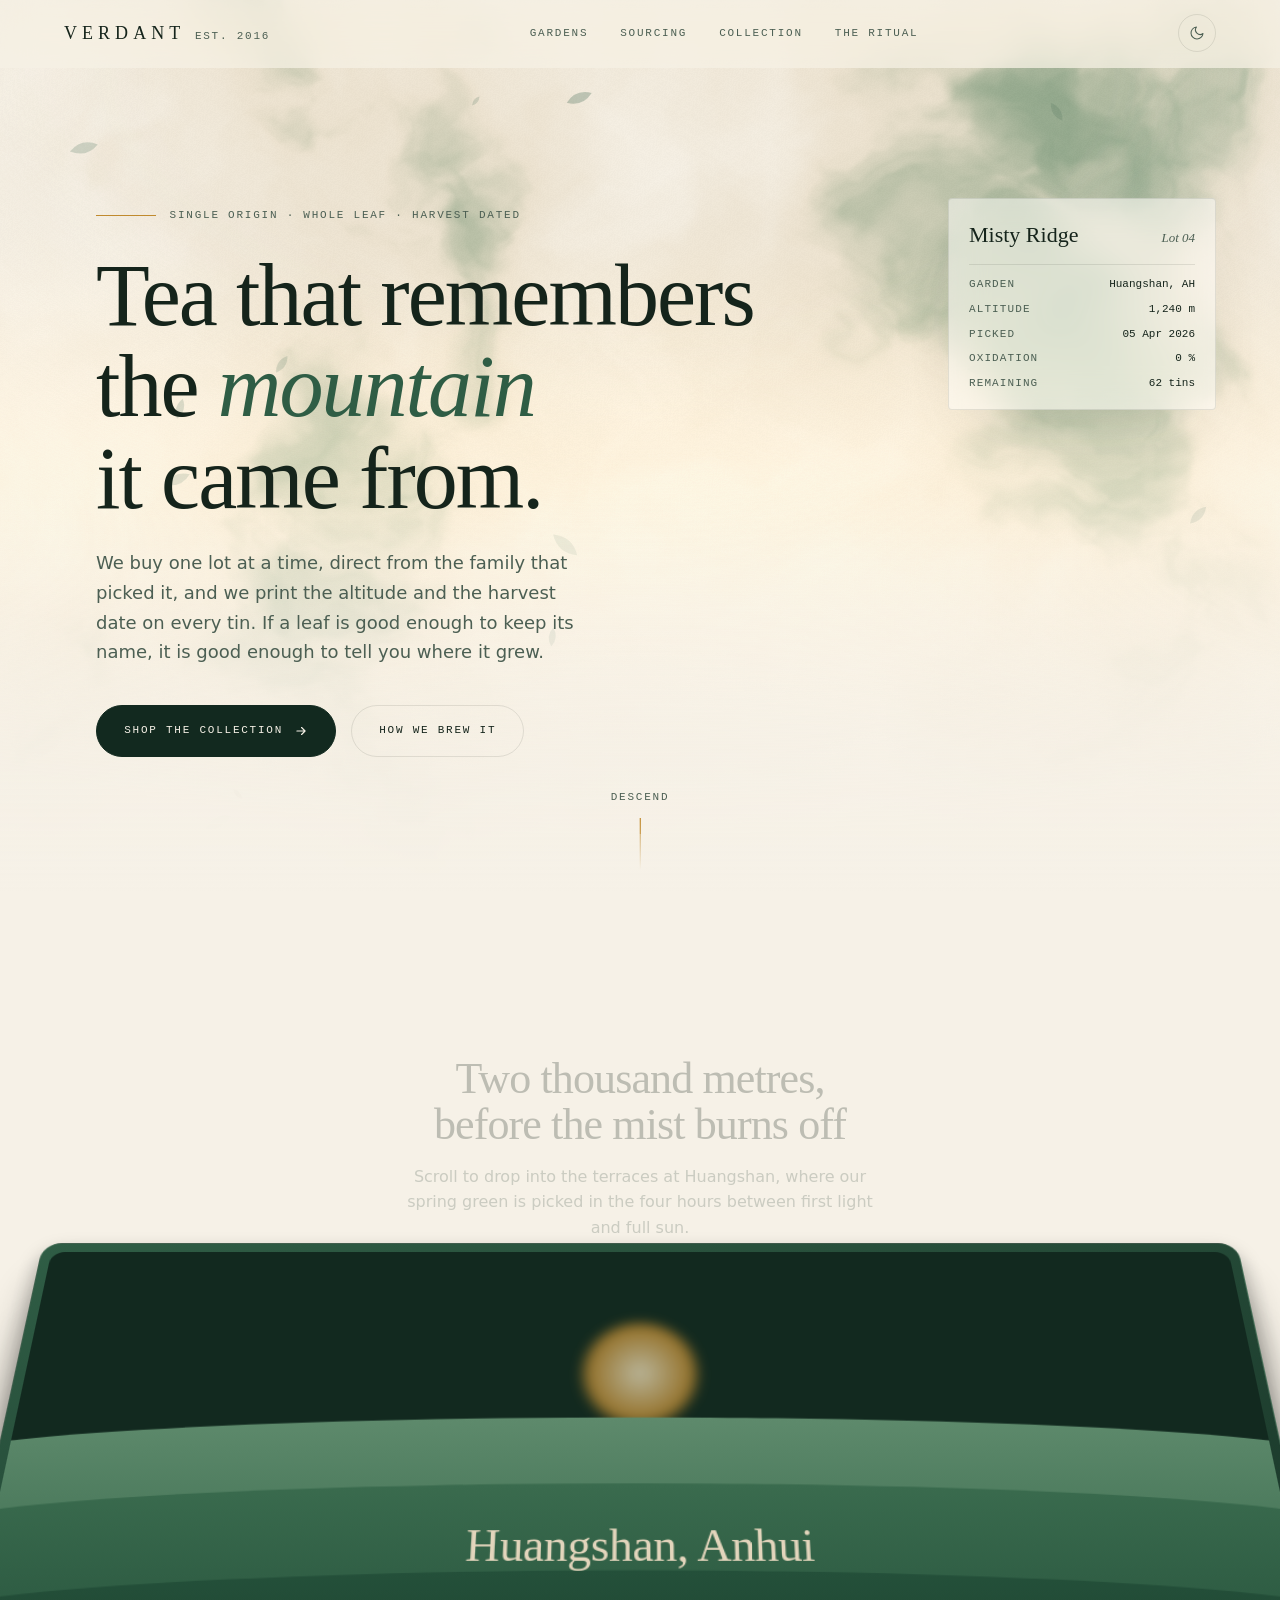
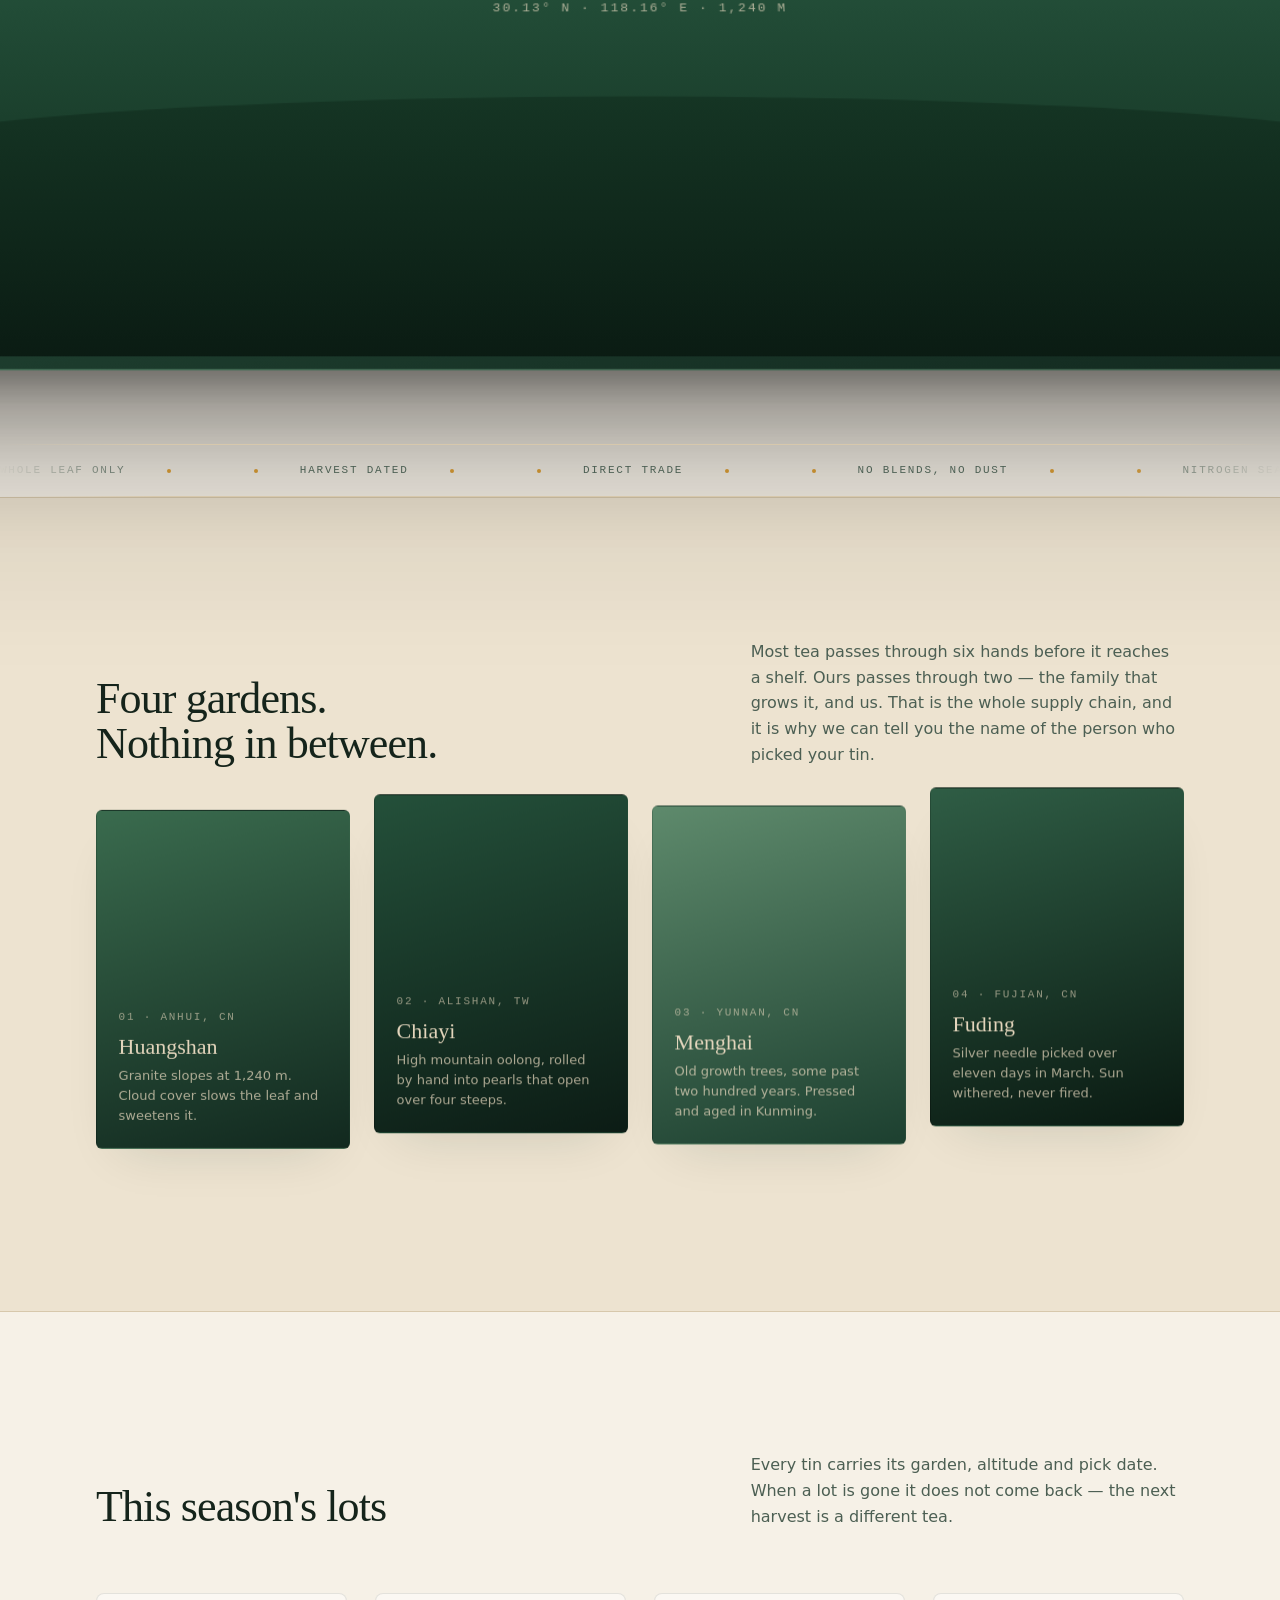
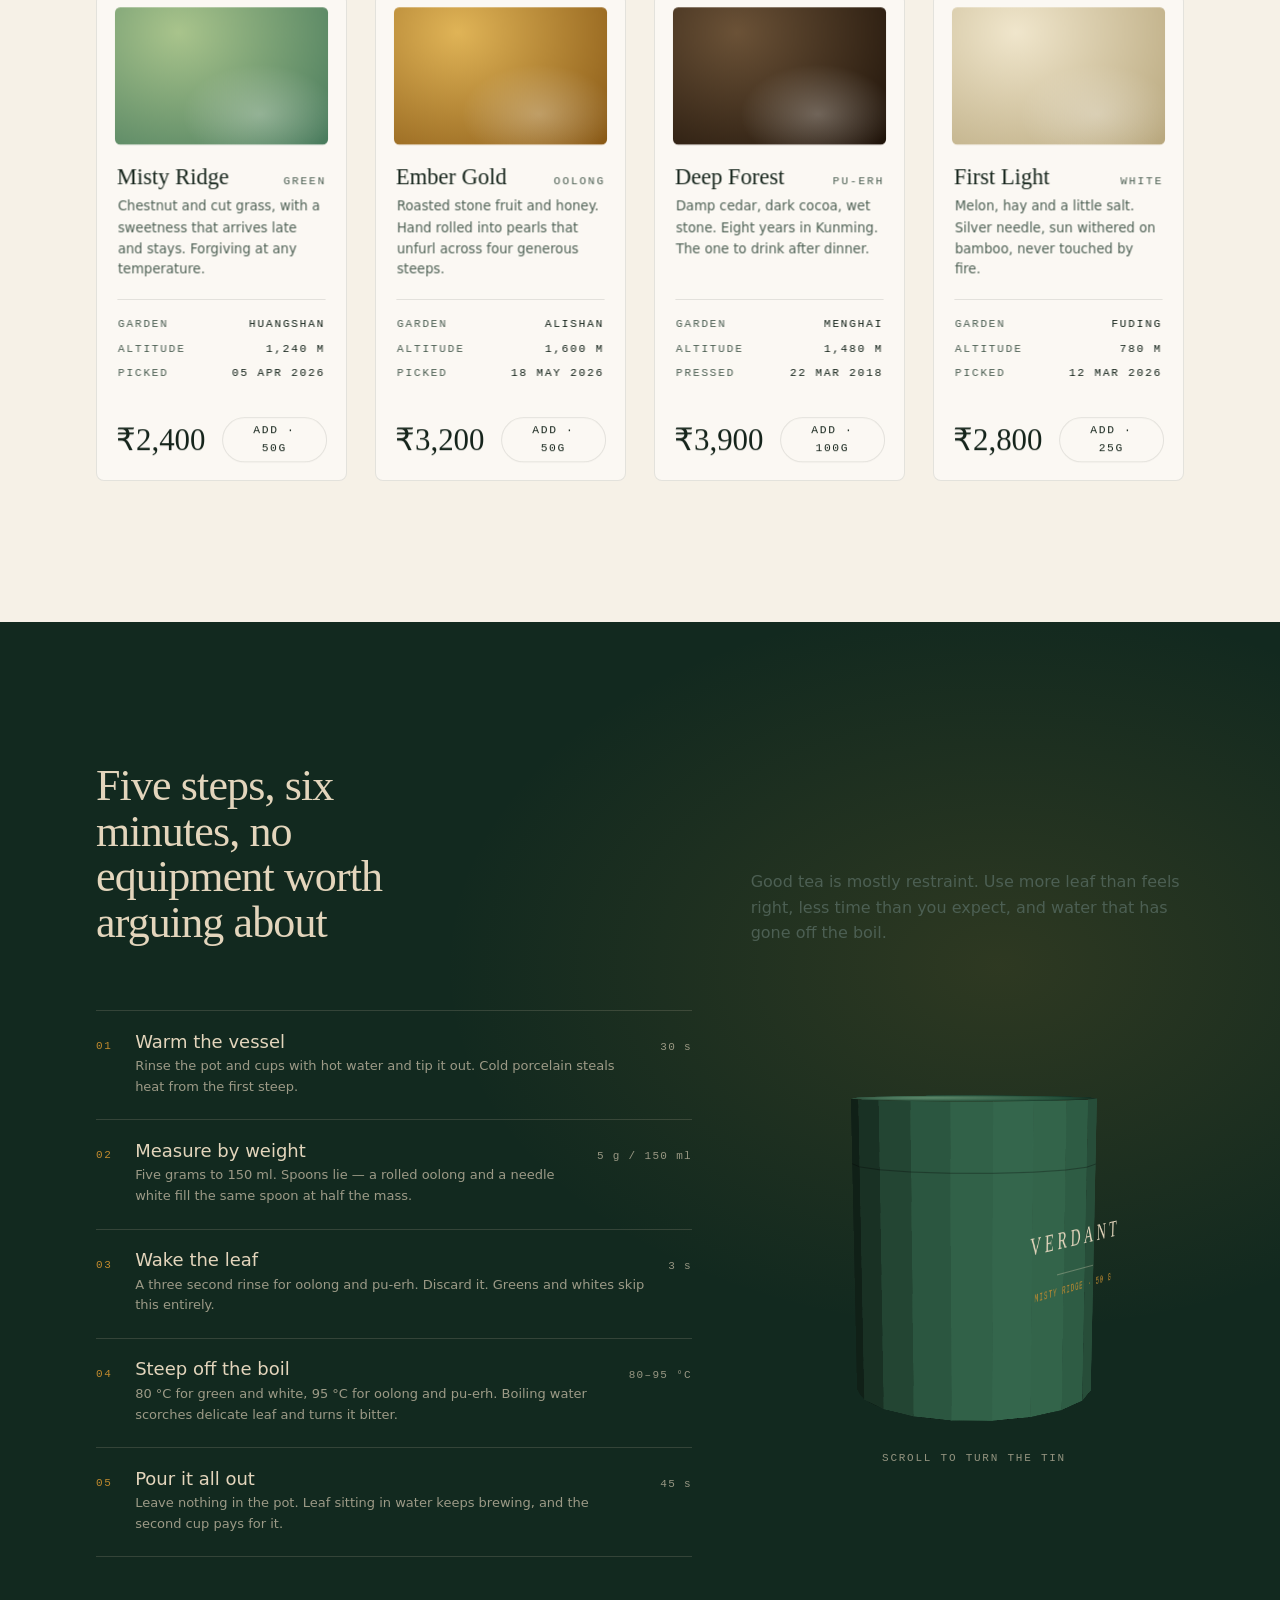
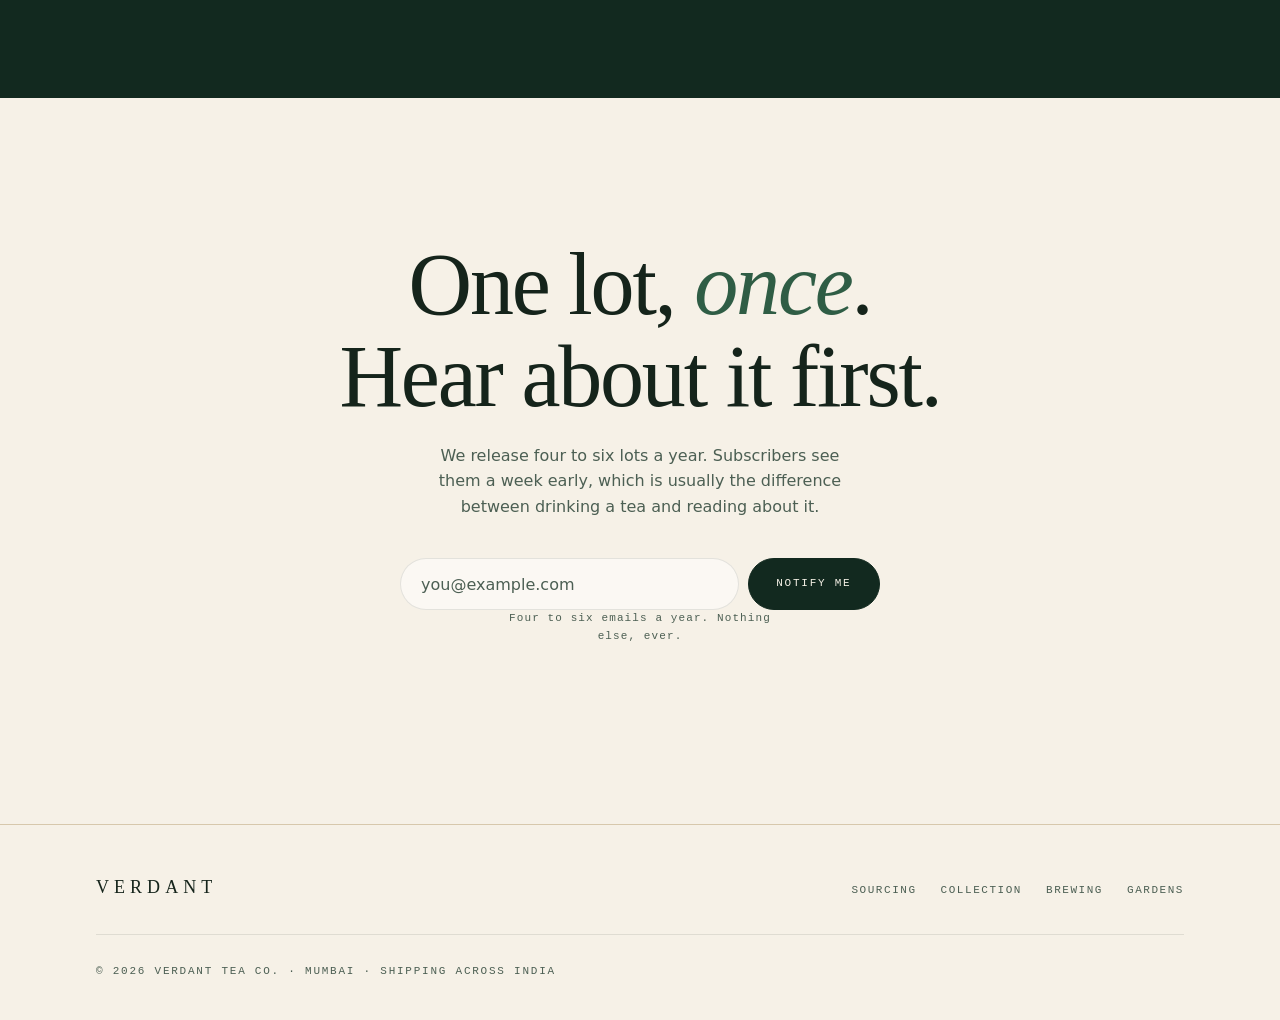
==== verdant-tea/index.html @ 834ca838 "Add Verdant tea brand landing page A single-file, dependency-free landing page for a premium single-" ====
<!doctype html>
<html lang="en">
<head>
<meta charset="utf-8">
<meta name="viewport" content="width=device-width, initial-scale=1">
<title>Verdant — Fine Tea, Single Origin</title>
<meta name="description" content="Verdant — single origin, whole leaf tea. Every tin carries its garden, altitude and harvest date.">
<meta name="theme-color" content="#12291F">
</head>
<body>
<style>
/* ============================================================
   VERDANT — design tokens
   Palette: forest green (primary) + beige (secondary)
   ============================================================ */
:root{
  /* brand */
  --forest:#12291F;
  --moss:#2F5D45;
  --leaf:#4A7C5D;
  --sage:#7E9B84;
  --beige:#E3D5BC;
  --paper:#F6F1E7;
  --liquor:#C08A2E;

  /* semantic — light */
  --ground:#F6F1E7;
  --ground-2:#EDE3D0;
  --ink:#15241B;
  --ink-2:#4C5F53;
  --rule:#D7C8AC;
  --panel:rgba(255,255,255,.5);
  --panel-line:rgba(21,36,27,.10);
  --accent:#2F5D45;
  --shadow:rgba(18,41,31,.16);
  --dark-mode:0;

  /* type */
  --display:'Iowan Old Style','Palatino Linotype',Palatino,'Book Antiqua','Hoefler Text',Georgia,serif;
  --body:'Avenir Next',Avenir,'Segoe UI',system-ui,-apple-system,sans-serif;
  --mono:ui-monospace,'SF Mono',SFMono-Regular,Menlo,Consolas,monospace;

  --t-xs:.6875rem; --t-sm:.8125rem; --t-base:1rem; --t-md:1.125rem;
  --t-lg:1.375rem; --t-xl:1.875rem; --t-2xl:2.75rem;
  --t-3xl:clamp(2.75rem,7vw,5.5rem);
  --t-4xl:clamp(3.5rem,12vw,9rem);

  /* layout */
  --gut:clamp(1.25rem,5vw,4.5rem);
  --max:76rem;
  --ease:cubic-bezier(.22,.61,.36,1);
}

@media (prefers-color-scheme:dark){
  :root{
    --ground:#0C1C15;
    --ground-2:#12291F;
    --ink:#EDE3D0;
    --ink-2:#9CB2A2;
    --rule:#2A4436;
    --panel:rgba(227,213,188,.055);
    --panel-line:rgba(227,213,188,.13);
    --accent:#7E9B84;
    --shadow:rgba(0,0,0,.5);
    --dark-mode:1;
  }
}
:root[data-theme="dark"]{
  --ground:#0C1C15;
  --ground-2:#12291F;
  --ink:#EDE3D0;
  --ink-2:#9CB2A2;
  --rule:#2A4436;
  --panel:rgba(227,213,188,.055);
  --panel-line:rgba(227,213,188,.13);
  --accent:#7E9B84;
  --shadow:rgba(0,0,0,.5);
  --dark-mode:1;
}
:root[data-theme="light"]{
  --ground:#F6F1E7;
  --ground-2:#EDE3D0;
  --ink:#15241B;
  --ink-2:#4C5F53;
  --rule:#D7C8AC;
  --panel:rgba(255,255,255,.5);
  --panel-line:rgba(21,36,27,.10);
  --accent:#2F5D45;
  --shadow:rgba(18,41,31,.16);
  --dark-mode:0;
}

/* ============================================================
   base
   ============================================================ */
*{box-sizing:border-box}
html{scroll-behavior:smooth;-webkit-text-size-adjust:100%}
body{
  margin:0;
  background:var(--ground);
  color:var(--ink);
  font-family:var(--body);
  font-size:var(--t-base);
  line-height:1.6;
  overflow-x:hidden;
  -webkit-font-smoothing:antialiased;
}
img{max-width:100%;display:block}
a{color:inherit;text-decoration:none}
button{font:inherit;color:inherit;background:none;border:0;cursor:pointer}
:focus-visible{outline:2px solid var(--liquor);outline-offset:3px;border-radius:2px}

h1,h2,h3{font-family:var(--display);font-weight:400;text-wrap:balance;margin:0;line-height:1.04}
p{margin:0}

.wrap{max-width:var(--max);margin-inline:auto;padding-inline:var(--gut)}
.mono{
  font-family:var(--mono);
  font-size:var(--t-xs);
  letter-spacing:.16em;
  text-transform:uppercase;
  font-variant-numeric:tabular-nums;
}

/* ============================================================
   nav
   ============================================================ */
.nav{
  position:fixed;inset:0 0 auto 0;z-index:100;
  display:flex;align-items:center;justify-content:space-between;
  gap:1rem;
  padding:.9rem var(--gut);
  background:color-mix(in srgb,var(--ground) 72%,transparent);
  backdrop-filter:blur(16px) saturate(1.4);
  -webkit-backdrop-filter:blur(16px) saturate(1.4);
  border-bottom:1px solid transparent;
  transition:border-color .4s var(--ease),background .4s var(--ease);
}
.nav[data-stuck="1"]{border-bottom-color:var(--panel-line)}
.nav__mark{display:flex;align-items:baseline;gap:.6rem}
.nav__mark strong{
  font-family:var(--display);font-size:var(--t-md);font-weight:400;
  letter-spacing:.28em;text-transform:uppercase;
}
.nav__mark span{color:var(--ink-2)}
.nav__links{display:flex;gap:2rem;align-items:center}
.nav__links a{
  font-family:var(--mono);font-size:var(--t-xs);
  letter-spacing:.16em;text-transform:uppercase;color:var(--ink-2);
  padding:.35rem 0;position:relative;transition:color .3s var(--ease);
}
.nav__links a::after{
  content:"";position:absolute;left:0;bottom:0;height:1px;width:0;
  background:var(--liquor);transition:width .35s var(--ease);
}
.nav__links a:hover{color:var(--ink)}
.nav__links a:hover::after{width:100%}
@media (max-width:820px){.nav__links{display:none}}

.theme-btn{
  width:38px;height:38px;display:grid;place-items:center;
  border:1px solid var(--panel-line);border-radius:50%;
  color:var(--ink-2);transition:color .3s var(--ease),border-color .3s var(--ease);
}
.theme-btn:hover{color:var(--ink);border-color:var(--ink-2)}
.theme-btn svg{width:16px;height:16px}
.theme-btn .i-sun{display:none}
:root[data-theme="dark"] .theme-btn .i-sun{display:block}
:root[data-theme="dark"] .theme-btn .i-moon{display:none}
@media (prefers-color-scheme:dark){
  :root:not([data-theme="light"]) .theme-btn .i-sun{display:block}
  :root:not([data-theme="light"]) .theme-btn .i-moon{display:none}
}

/* ============================================================
   hero — WebGL ground + 3D parallax layers
   ============================================================ */
.hero{
  position:relative;min-height:100svh;
  display:grid;align-items:center;
  padding:7rem 0 3rem;
  overflow:hidden;
  perspective:1400px;
  perspective-origin:50% 45%;
}
#gl,#leaves{position:absolute;inset:0;width:100%;height:100%;display:block}
#gl{z-index:0}
#leaves{z-index:1;pointer-events:none}
.hero__veil{
  position:absolute;inset:0;z-index:2;pointer-events:none;
  background:
    radial-gradient(120% 85% at 50% 8%,transparent 30%,color-mix(in srgb,var(--ground) 78%,transparent) 100%),
    linear-gradient(to bottom,transparent 55%,var(--ground) 99%);
}
.hero__inner{
  position:relative;z-index:3;
  width:100%;max-width:var(--max);margin-inline:auto;padding-inline:var(--gut);
  transform-style:preserve-3d;
}

.eyebrow{
  display:flex;align-items:center;gap:.85rem;color:var(--ink-2);
  margin-bottom:1.6rem;
}
.eyebrow::before{
  content:"";width:clamp(28px,5vw,60px);height:1px;background:var(--liquor);flex:none;
}

.hero h1{
  font-size:var(--t-3xl);
  letter-spacing:-.022em;
  max-width:15ch;
  margin-bottom:1.5rem;
}
.hero h1 em{
  font-style:italic;
  color:var(--accent);
}
.hero__lede{
  max-width:44ch;color:var(--ink-2);font-size:var(--t-md);line-height:1.65;
  margin-bottom:2.4rem;
}

.cta-row{display:flex;flex-wrap:wrap;gap:.9rem;align-items:center}
.btn{
  display:inline-flex;align-items:center;gap:.7rem;
  min-height:52px;padding:0 1.7rem;border-radius:100px;
  font-family:var(--mono);font-size:var(--t-xs);
  letter-spacing:.16em;text-transform:uppercase;
  transition:transform .3s var(--ease),background .3s var(--ease),
             color .3s var(--ease),border-color .3s var(--ease);
  will-change:transform;
}
.btn:active{transform:scale(.97)}
.btn--solid{background:var(--forest);color:var(--paper);border:1px solid var(--forest)}
.btn--solid:hover{background:var(--moss);border-color:var(--moss)}
:root[data-theme="dark"] .btn--solid{background:var(--beige);color:var(--forest);border-color:var(--beige)}
:root[data-theme="dark"] .btn--solid:hover{background:#fff;border-color:#fff}
@media (prefers-color-scheme:dark){
  :root:not([data-theme="light"]) .btn--solid{background:var(--beige);color:var(--forest);border-color:var(--beige)}
  :root:not([data-theme="light"]) .btn--solid:hover{background:#fff;border-color:#fff}
}
.btn--ghost{border:1px solid var(--panel-line);color:var(--ink)}
.btn--ghost:hover{border-color:var(--ink-2)}
.btn svg{width:14px;height:14px;flex:none}

/* floating 3D specimen card in hero */
.specimen{
  position:absolute;z-index:3;right:var(--gut);top:22%;
  width:min(268px,34vw);
  padding:1.15rem 1.25rem 1.05rem;
  border:1px solid var(--panel-line);border-radius:4px;
  background:var(--panel);
  backdrop-filter:blur(18px) saturate(1.3);
  -webkit-backdrop-filter:blur(18px) saturate(1.3);
  box-shadow:0 30px 70px -30px var(--shadow);
  transform-style:preserve-3d;
}
.specimen__t{
  font-family:var(--display);font-size:var(--t-lg);
  display:flex;align-items:baseline;justify-content:space-between;gap:.5rem;
  padding-bottom:.7rem;margin-bottom:.7rem;border-bottom:1px solid var(--panel-line);
}
.specimen__t i{font-style:italic;color:var(--ink-2);font-size:var(--t-sm)}
.specimen dl{display:grid;grid-template-columns:auto 1fr;gap:.45rem .9rem;margin:0}
.specimen dt{color:var(--ink-2);font-family:var(--mono);font-size:var(--t-xs);letter-spacing:.1em;text-transform:uppercase}
.specimen dd{margin:0;font-family:var(--mono);font-size:var(--t-xs);text-align:right;font-variant-numeric:tabular-nums}
@media (max-width:900px){.specimen{display:none}}

.scroll-cue{
  position:absolute;left:50%;bottom:1.9rem;z-index:4;
  transform:translateX(-50%);
  display:flex;flex-direction:column;align-items:center;gap:.7rem;
  color:var(--ink-2);
}
.scroll-cue__rail{
  width:1px;height:52px;background:linear-gradient(var(--liquor),transparent);
  position:relative;overflow:hidden;
}
.scroll-cue__rail::after{
  content:"";position:absolute;left:0;top:0;width:1px;height:16px;
  background:var(--liquor);
  animation:drop 2.4s var(--ease) infinite;
}
@keyframes drop{0%{transform:translateY(-18px);opacity:0}
  35%{opacity:1}100%{transform:translateY(52px);opacity:0}}

/* ============================================================
   3D scroll reveal — technique from 21st.dev Container Scroll
   rotateX 20deg -> 0 driven by scroll progress (--p)
   ============================================================ */
.arrival{
  position:relative;
  padding:clamp(3rem,9vw,7rem) 0 clamp(4rem,10vw,8rem);
  perspective:1200px;
  /* the card's rotateX flares wider than its box under perspective —
     clip (not hidden) so no nested scroll container is created */
  overflow-x:clip;
}
.arrival__head{
  text-align:center;max-width:34rem;margin:0 auto clamp(2rem,5vw,3.5rem);
  transform:translateY(calc((1 - var(--p,0)) * 44px));
  opacity:calc(.25 + var(--p,0) * .75);
}
.arrival__head h2{font-size:var(--t-2xl);letter-spacing:-.02em;margin-bottom:1rem}
.arrival__head p{color:var(--ink-2);max-width:46ch;margin-inline:auto}

.arrival__card{
  --p:0;
  max-width:var(--max);
  margin-inline:auto;
  width:calc(100% - var(--gut) * 2);
  aspect-ratio:16/9;
  border-radius:18px;
  padding:.55rem;
  background:linear-gradient(160deg,var(--moss),var(--forest));
  border:1px solid color-mix(in srgb,var(--sage) 30%,transparent);
  transform:
    rotateX(calc((1 - var(--p)) * 22deg))
    scale(calc(1.04 - var(--p) * .04))
    translateY(calc((1 - var(--p)) * -10px));
  transform-origin:50% 0%;
  box-shadow:
    0 9px 20px rgba(0,0,0,.28),
    0 37px 37px rgba(0,0,0,.24),
    0 84px 50px rgba(0,0,0,.14),
    0 149px 60px rgba(0,0,0,.05);
  will-change:transform;
}
.arrival__screen{
  position:relative;height:100%;width:100%;
  border-radius:13px;overflow:hidden;
  background:var(--forest);
  display:grid;place-items:center;
}
/* layered "tea garden" terraces built from gradients — no external assets */
.ridge{
  position:absolute;left:-6%;right:-6%;
  background:linear-gradient(to top,var(--c1),var(--c2));
  border-radius:50% 50% 0 0 / 22% 22% 0 0;
  transform:translateY(calc(var(--depth) * (1 - var(--p,0)) * 34px));
}
.ridge--1{bottom:0;height:34%;--c1:#0A1A12;--c2:#153524;--depth:0.4}
.ridge--2{bottom:20%;height:34%;--c1:#153524;--c2:#24503A;--depth:0.9}
.ridge--3{bottom:38%;height:32%;--c1:#24503A;--c2:#3A6B4E;--depth:1.5}
.ridge--4{bottom:54%;height:30%;--c1:#3A6B4E;--c2:#5E8A6C;--depth:2.2}
.sun{
  position:absolute;top:12%;left:50%;width:110px;height:110px;
  transform:translateX(-50%);border-radius:50%;
  background:radial-gradient(circle,#F0E2C0,#C08A2E 62%,transparent 72%);
  filter:blur(6px);opacity:.75;
}
.arrival__screen figcaption{
  position:relative;z-index:5;text-align:center;color:var(--beige);
  padding:1rem;
}
.arrival__screen figcaption b{
  display:block;font-family:var(--display);font-weight:400;
  font-size:clamp(1.5rem,3.6vw,2.6rem);letter-spacing:-.01em;margin-bottom:.5rem;
}
.arrival__screen figcaption span{color:color-mix(in srgb,var(--beige) 72%,transparent)}

/* ============================================================
   ticker
   ============================================================ */
.ticker{
  border-block:1px solid var(--rule);
  padding:1.05rem 0;overflow:hidden;
  -webkit-mask-image:linear-gradient(90deg,transparent,#000 12%,#000 88%,transparent);
  mask-image:linear-gradient(90deg,transparent,#000 12%,#000 88%,transparent);
}
.ticker__track{display:flex;width:max-content;animation:slide 46s linear infinite}
.ticker:hover .ticker__track{animation-play-state:paused}
@keyframes slide{to{transform:translateX(-50%)}}
.ticker__track span{
  display:inline-flex;align-items:center;gap:2.6rem;
  padding-right:2.6rem;color:var(--ink-2);
  font-family:var(--mono);font-size:var(--t-xs);
  letter-spacing:.16em;text-transform:uppercase;white-space:nowrap;
}
.ticker__track span::after{content:"";width:4px;height:4px;border-radius:50%;background:var(--liquor)}

/* ============================================================
   section furniture
   ============================================================ */
.sec{padding:clamp(4.5rem,11vw,9rem) 0}
.sec__head{
  display:grid;gap:1.4rem;
  grid-template-columns:minmax(0,1fr);
  margin-bottom:clamp(2.5rem,6vw,4rem);
}
@media (min-width:900px){
  .sec__head{grid-template-columns:minmax(0,7fr) minmax(0,5fr);align-items:end;gap:3rem}
}
.sec__head h2{font-size:var(--t-2xl);letter-spacing:-.02em;max-width:16ch}
.sec__head p{color:var(--ink-2);max-width:44ch}

.reveal{
  opacity:0;transform:translateY(26px);
  transition:opacity .9s var(--ease),transform .9s var(--ease);
}
.reveal.in{opacity:1;transform:none}

/* ============================================================
   origin — 3D parallax plates
   ============================================================ */
.origin{background:var(--ground-2);border-block:1px solid var(--rule)}
.plates{
  display:grid;gap:clamp(1rem,2.5vw,1.5rem);
  grid-template-columns:repeat(auto-fit,minmax(min(100%,230px),1fr));
  perspective:1000px;
}
.plate{
  --d:0;
  position:relative;aspect-ratio:3/4;border-radius:6px;overflow:hidden;
  border:1px solid var(--panel-line);
  background:linear-gradient(165deg,var(--a),var(--b));
  display:flex;flex-direction:column;justify-content:flex-end;
  padding:1.35rem;
  color:var(--beige);
  transform:translateY(calc(var(--d) * (var(--q,0) - .5) * -46px)) translateZ(0);
  box-shadow:0 24px 50px -26px var(--shadow);
  will-change:transform;
}
.plate:nth-child(1){--a:#3A6B4E;--b:#12291F;--d:1}
.plate:nth-child(2){--a:#24503A;--b:#0C1C15;--d:1.7}
.plate:nth-child(3){--a:#5E8A6C;--b:#1D4030;--d:1.2}
.plate:nth-child(4){--a:#2F5D45;--b:#0A1A12;--d:2}
.plate__n{
  font-family:var(--mono);font-size:var(--t-xs);letter-spacing:.16em;
  color:color-mix(in srgb,var(--beige) 62%,transparent);margin-bottom:.6rem;
}
.plate h3{font-size:var(--t-lg);color:var(--beige);margin-bottom:.4rem}
.plate p{font-size:var(--t-sm);color:color-mix(in srgb,var(--beige) 74%,transparent);line-height:1.55}

/* ============================================================
   collection — 3D tilt cards
   ============================================================ */
.grid{
  display:grid;gap:clamp(1.1rem,2.6vw,1.75rem);
  grid-template-columns:repeat(auto-fit,minmax(min(100%,230px),1fr));
}
/* four lots, one row — never orphan the last card */
@media (min-width:1040px){.grid{grid-template-columns:repeat(4,minmax(0,1fr))}}
.tea{
  perspective:900px;
}
.tea__in{
  position:relative;height:100%;
  display:flex;flex-direction:column;
  border:1px solid var(--panel-line);border-radius:8px;
  background:var(--panel);
  padding:1.4rem;
  transform-style:preserve-3d;
  transition:transform .45s var(--ease),border-color .45s var(--ease),
             box-shadow .45s var(--ease);
  will-change:transform;
}
.tea:hover .tea__in{border-color:color-mix(in srgb,var(--accent) 55%,transparent);box-shadow:0 34px 60px -34px var(--shadow)}
.tea__swatch{
  height:132px;border-radius:5px;margin-bottom:1.15rem;
  background:radial-gradient(90% 120% at 30% 18%,var(--s1),var(--s2));
  position:relative;overflow:hidden;
  transform:translateZ(34px);
}
.tea__swatch::after{
  content:"";position:absolute;inset:0;
  background:radial-gradient(52% 52% at 68% 78%,rgba(255,255,255,.28),transparent 70%);
}
.tea:nth-child(1) .tea__swatch{--s1:#A9C48C;--s2:#4A7C5D}
.tea:nth-child(2) .tea__swatch{--s1:#E0B457;--s2:#8A5A16}
.tea:nth-child(3) .tea__swatch{--s1:#6B5237;--s2:#20140A}
.tea:nth-child(4) .tea__swatch{--s1:#F0E6CC;--s2:#B9A87E}
.tea__top{
  display:flex;align-items:baseline;justify-content:space-between;gap:.75rem;
  margin-bottom:.35rem;transform:translateZ(22px);
}
.tea__top h3{font-size:var(--t-lg)}
.tea__type{color:var(--ink-2)}
.tea__desc{
  color:var(--ink-2);font-size:var(--t-sm);line-height:1.6;
  margin-bottom:1.1rem;transform:translateZ(14px);
}
.tea__meta{
  margin-top:auto;display:grid;gap:.4rem;
  padding-top:1rem;border-top:1px solid var(--panel-line);
  transform:translateZ(14px);
}
.tea__meta div{display:flex;justify-content:space-between;gap:1rem}
.tea__meta dt{color:var(--ink-2)}
.tea__meta dd{margin:0;font-variant-numeric:tabular-nums}
.tea__buy{
  display:flex;align-items:center;justify-content:space-between;gap:1rem;
  margin-top:1.15rem;transform:translateZ(26px);
}
.tea__price{font-family:var(--display);font-size:var(--t-xl);font-variant-numeric:tabular-nums}
.tea__add{
  min-height:44px;padding:0 1.15rem;border-radius:100px;
  border:1px solid var(--panel-line);
  font-family:var(--mono);font-size:var(--t-xs);
  letter-spacing:.14em;text-transform:uppercase;
  transition:background .3s var(--ease),color .3s var(--ease),border-color .3s var(--ease);
}
.tea__add:hover{background:var(--accent);border-color:var(--accent);color:var(--ground)}

/* ============================================================
   ritual — dark committed band + scroll-driven 3D tin
   ============================================================ */
.ritual{
  background:var(--forest);color:var(--beige);
  position:relative;overflow:hidden;
}
.ritual::before{
  content:"";position:absolute;inset:0;pointer-events:none;
  background:radial-gradient(70% 55% at 78% 32%,rgba(192,138,46,.16),transparent 62%);
}
.ritual .wrap{position:relative;z-index:2}
.ritual h2{color:var(--beige);font-size:var(--t-2xl);letter-spacing:-.02em;max-width:16ch}
.ritual__lede{color:color-mix(in srgb,var(--beige) 68%,transparent);max-width:44ch}

.ritual__body{
  display:grid;gap:clamp(2.5rem,6vw,4.5rem);
  align-items:center;
  grid-template-columns:minmax(0,1fr);
  margin-top:clamp(2.5rem,6vw,4rem);
}
@media (min-width:960px){
  .ritual__body{grid-template-columns:minmax(0,1fr) minmax(0,420px)}
}

.steps{list-style:none;margin:0;padding:0;display:grid;gap:0}
.steps li{
  display:grid;grid-template-columns:auto 1fr auto;gap:1.4rem;
  padding:1.35rem 0;
  border-top:1px solid rgba(227,213,188,.16);
  align-items:start;
}
.steps li:last-child{border-bottom:1px solid rgba(227,213,188,.16)}
.steps__n{
  font-family:var(--mono);font-size:var(--t-xs);letter-spacing:.16em;
  color:var(--liquor);padding-top:.35rem;font-variant-numeric:tabular-nums;
}
.steps h3{font-size:var(--t-md);color:var(--beige);margin-bottom:.3rem;font-family:var(--body);font-weight:500}
.steps p{font-size:var(--t-sm);color:color-mix(in srgb,var(--beige) 66%,transparent);line-height:1.6}
.steps__spec{
  font-family:var(--mono);font-size:var(--t-xs);letter-spacing:.12em;
  color:color-mix(in srgb,var(--beige) 64%,transparent); /* 5.0:1 on --forest */
  white-space:nowrap;padding-top:.4rem;font-variant-numeric:tabular-nums;
}
@media (max-width:560px){.steps__spec{display:none}}

/* 3D tin — real CSS cylinder, rotateY driven by scroll */
.tin-stage{
  display:grid;place-items:center;
  perspective:1100px;
  min-height:400px;
}
.tin{
  --r:118px;
  position:relative;
  width:calc(var(--r) * 2);height:290px;
  transform-style:preserve-3d;
  transform:rotateX(-11deg) rotateY(calc(var(--spin,0) * 1deg));
  will-change:transform;
}
/* flat tone per face — shading is applied per-face in JS from the face angle,
   so the cylinder reads as one curved surface instead of stripes */
.tin__face{
  position:absolute;top:0;left:50%;
  width:38px;height:100%;margin-left:-19px;
  background:#2F5D45;
  backface-visibility:hidden;
}
/* lid seam — one ring around the tin, drawn per face */
.tin__face::after{
  content:"";position:absolute;left:0;right:0;top:62px;height:1px;
  background:rgba(0,0,0,.3);
}
.tin__cap{
  position:absolute;left:50%;top:0;
  width:calc(var(--r) * 2);height:calc(var(--r) * 2);
  margin-left:calc(var(--r) * -1);margin-top:calc(var(--r) * -1);
  border-radius:50%;
  transform:rotateX(90deg) translateZ(0);
  background:
    radial-gradient(circle at 40% 34%,#5E8A6C,#24503A 62%,#0E2018);
  box-shadow:inset 0 0 34px rgba(0,0,0,.5);
}
.tin__cap--btm{top:100%;background:radial-gradient(circle at 50% 50%,#12291F,#050C08)}
/* the label is printed ON the tin: lift it to the cylinder surface with
   translateZ, or preserve-3d leaves it buried on the centre axis */
.tin__label{
  position:absolute;left:50%;top:50%;
  width:190px;margin-left:-95px;
  transform:translateY(-50%) translateZ(119px);
  backface-visibility:hidden;
  text-align:center;
  pointer-events:none;
}
.tin__label b{
  display:block;font-family:var(--display);font-weight:400;
  font-size:1.5rem;letter-spacing:.26em;text-transform:uppercase;
  color:var(--beige);text-indent:.26em;
}
.tin__label i{
  display:block;font-style:normal;
  font-family:var(--mono);font-size:.625rem;letter-spacing:.16em;
  text-transform:uppercase;color:var(--liquor);margin-top:.55rem;
}
.tin__label hr{
  border:0;height:1px;background:rgba(227,213,188,.32);
  width:64px;margin:.75rem auto 0;
}
.tin-hint{
  margin-top:1.75rem;text-align:center;
  color:color-mix(in srgb,var(--beige) 62%,transparent);
}

/* ============================================================
   closing CTA + footer
   ============================================================ */
.close{text-align:center}
.close h2{font-size:var(--t-3xl);letter-spacing:-.025em;max-width:15ch;margin:0 auto 1.3rem}
.close h2 em{font-style:italic;color:var(--accent)}
.close p{color:var(--ink-2);max-width:42ch;margin:0 auto 2.4rem}
.signup{
  display:flex;flex-wrap:wrap;gap:.6rem;justify-content:center;
  max-width:30rem;margin-inline:auto;
}
.signup label{
  position:absolute;width:1px;height:1px;overflow:hidden;clip:rect(0 0 0 0);white-space:nowrap;
}
.signup input{
  flex:1 1 15rem;min-height:52px;padding:0 1.25rem;
  border:1px solid var(--panel-line);border-radius:100px;
  background:var(--panel);color:var(--ink);
  font-family:var(--body);font-size:var(--t-base);
  transition:border-color .3s var(--ease);
}
.signup input::placeholder{color:var(--ink-2)}
.signup input:focus{border-color:var(--accent)}
.signup__note{
  margin-top:1rem;color:var(--ink-2);
  font-family:var(--mono);font-size:var(--t-xs);letter-spacing:.1em;
}

.foot{border-top:1px solid var(--rule);padding:3rem 0 2.5rem}
.foot__grid{
  display:flex;flex-wrap:wrap;gap:1.5rem 3rem;
  align-items:baseline;justify-content:space-between;
}
.foot__mark{font-family:var(--display);font-size:var(--t-md);letter-spacing:.28em;text-transform:uppercase}
.foot__links{display:flex;flex-wrap:wrap;gap:1.5rem}
.foot__links a{color:var(--ink-2);font-family:var(--mono);font-size:var(--t-xs);letter-spacing:.14em;text-transform:uppercase;transition:color .3s var(--ease)}
.foot__links a:hover{color:var(--ink)}
.foot__legal{color:var(--ink-2);width:100%;padding-top:1.75rem;margin-top:.5rem;border-top:1px solid var(--panel-line)}

/* ============================================================
   reduced motion
   ============================================================ */
@media (prefers-reduced-motion:reduce){
  html{scroll-behavior:auto}
  *,*::before,*::after{
    animation-duration:.01ms !important;animation-iteration-count:1 !important;
    transition-duration:.01ms !important;
  }
  .arrival__card{transform:none !important}
  .arrival__head{transform:none !important;opacity:1 !important}
  .plate{transform:none !important}
  .tin{transform:rotateX(-11deg) rotateY(-24deg) !important}
  .ridge{transform:none !important}
  .reveal{opacity:1;transform:none}
}
</style>

<nav class="nav" id="nav">
  <div class="nav__mark">
    <strong>Verdant</strong>
    <span class="mono">Est. 2016</span>
  </div>
  <div class="nav__links">
    <a href="#arrival">Gardens</a>
    <a href="#origin">Sourcing</a>
    <a href="#collection">Collection</a>
    <a href="#ritual">The Ritual</a>
  </div>
  <button class="theme-btn" id="themeBtn" type="button" aria-label="Switch between light and dark theme">
    <svg class="i-moon" viewBox="0 0 24 24" fill="none" stroke="currentColor" stroke-width="1.6" stroke-linecap="round" stroke-linejoin="round" aria-hidden="true"><path d="M21 12.8A9 9 0 1 1 11.2 3a7 7 0 0 0 9.8 9.8z"/></svg>
    <svg class="i-sun" viewBox="0 0 24 24" fill="none" stroke="currentColor" stroke-width="1.6" stroke-linecap="round" stroke-linejoin="round" aria-hidden="true"><circle cx="12" cy="12" r="4"/><path d="M12 2v2M12 20v2M4.9 4.9l1.4 1.4M17.7 17.7l1.4 1.4M2 12h2M20 12h2M4.9 19.1l1.4-1.4M17.7 6.3l1.4-1.4"/></svg>
  </button>
</nav>

<header class="hero" id="hero">
  <canvas id="gl" aria-hidden="true"></canvas>
  <canvas id="leaves" aria-hidden="true"></canvas>
  <div class="hero__veil"></div>

  <div class="hero__inner" id="heroInner">
    <p class="eyebrow mono">Single origin · Whole leaf · Harvest dated</p>
    <h1>Tea that remembers the <em>mountain</em> it came from.</h1>
    <p class="hero__lede">
      We buy one lot at a time, direct from the family that picked it, and we print
      the altitude and the harvest date on every tin. If a leaf is good enough to
      keep its name, it is good enough to tell you where it grew.
    </p>
    <div class="cta-row">
      <a class="btn btn--solid" href="#collection">
        Shop the collection
        <svg viewBox="0 0 24 24" fill="none" stroke="currentColor" stroke-width="2" stroke-linecap="round" stroke-linejoin="round" aria-hidden="true"><path d="M5 12h14M13 6l6 6-6 6"/></svg>
      </a>
      <a class="btn btn--ghost" href="#ritual">How we brew it</a>
    </div>
  </div>

  <aside class="specimen" id="specimen" aria-label="Current lot">
    <div class="specimen__t">Misty Ridge <i>Lot 04</i></div>
    <dl>
      <dt>Garden</dt><dd>Huangshan, AH</dd>
      <dt>Altitude</dt><dd>1,240 m</dd>
      <dt>Picked</dt><dd>05 Apr 2026</dd>
      <dt>Oxidation</dt><dd>0 %</dd>
      <dt>Remaining</dt><dd>62 tins</dd>
    </dl>
  </aside>

  <div class="scroll-cue">
    <span class="mono">Descend</span>
    <span class="scroll-cue__rail"></span>
  </div>
</header>

<section class="arrival" id="arrival">
  <div class="arrival__head" id="arrivalHead">
    <h2>Two thousand metres, before the mist burns off</h2>
    <p>
      Scroll to drop into the terraces at Huangshan, where our spring green
      is picked in the four hours between first light and full sun.
    </p>
  </div>

  <figure class="arrival__card" id="arrivalCard">
    <div class="arrival__screen">
      <span class="sun"></span>
      <span class="ridge ridge--4"></span>
      <span class="ridge ridge--3"></span>
      <span class="ridge ridge--2"></span>
      <span class="ridge ridge--1"></span>
      <figcaption>
        <b>Huangshan, Anhui</b>
        <span class="mono">30.13° N · 118.16° E · 1,240 m</span>
      </figcaption>
    </div>
  </figure>
</section>

<div class="ticker" aria-hidden="true">
  <div class="ticker__track">
    <span>Whole leaf only<span></span></span>
    <span>Harvest dated<span></span></span>
    <span>Direct trade<span></span></span>
    <span>No blends, no dust<span></span></span>
    <span>Nitrogen sealed<span></span></span>
    <span>Cupped twice before release<span></span></span>
    <span>Whole leaf only<span></span></span>
    <span>Harvest dated<span></span></span>
    <span>Direct trade<span></span></span>
    <span>No blends, no dust<span></span></span>
    <span>Nitrogen sealed<span></span></span>
    <span>Cupped twice before release<span></span></span>
  </div>
</div>

<section class="sec origin" id="origin">
  <div class="wrap">
    <div class="sec__head reveal">
      <h2>Four gardens. Nothing in between.</h2>
      <p>
        Most tea passes through six hands before it reaches a shelf. Ours passes
        through two — the family that grows it, and us. That is the whole supply chain,
        and it is why we can tell you the name of the person who picked your tin.
      </p>
    </div>

    <div class="plates" id="plates">
      <article class="plate">
        <span class="plate__n mono">01 · Anhui, CN</span>
        <h3>Huangshan</h3>
        <p>Granite slopes at 1,240 m. Cloud cover slows the leaf and sweetens it.</p>
      </article>
      <article class="plate">
        <span class="plate__n mono">02 · Alishan, TW</span>
        <h3>Chiayi</h3>
        <p>High mountain oolong, rolled by hand into pearls that open over four steeps.</p>
      </article>
      <article class="plate">
        <span class="plate__n mono">03 · Yunnan, CN</span>
        <h3>Menghai</h3>
        <p>Old growth trees, some past two hundred years. Pressed and aged in Kunming.</p>
      </article>
      <article class="plate">
        <span class="plate__n mono">04 · Fujian, CN</span>
        <h3>Fuding</h3>
        <p>Silver needle picked over eleven days in March. Sun withered, never fired.</p>
      </article>
    </div>
  </div>
</section>

<section class="sec" id="collection">
  <div class="wrap">
    <div class="sec__head reveal">
      <h2>This season's lots</h2>
      <p>
        Every tin carries its garden, altitude and pick date. When a lot is gone
        it does not come back — the next harvest is a different tea.
      </p>
    </div>

    <div class="grid" id="teaGrid">
      <article class="tea reveal">
        <div class="tea__in">
          <div class="tea__swatch"></div>
          <div class="tea__top">
            <h3>Misty Ridge</h3>
            <span class="tea__type mono">Green</span>
          </div>
          <p class="tea__desc">Chestnut and cut grass, with a sweetness that arrives late and stays. Forgiving at any temperature.</p>
          <dl class="tea__meta mono">
            <div><dt>Garden</dt><dd>Huangshan</dd></div>
            <div><dt>Altitude</dt><dd>1,240 m</dd></div>
            <div><dt>Picked</dt><dd>05 Apr 2026</dd></div>
          </dl>
          <div class="tea__buy">
            <span class="tea__price">₹2,400</span>
            <button class="tea__add" type="button">Add · 50g</button>
          </div>
        </div>
      </article>

      <article class="tea reveal">
        <div class="tea__in">
          <div class="tea__swatch"></div>
          <div class="tea__top">
            <h3>Ember Gold</h3>
            <span class="tea__type mono">Oolong</span>
          </div>
          <p class="tea__desc">Roasted stone fruit and honey. Hand rolled into pearls that unfurl across four generous steeps.</p>
          <dl class="tea__meta mono">
            <div><dt>Garden</dt><dd>Alishan</dd></div>
            <div><dt>Altitude</dt><dd>1,600 m</dd></div>
            <div><dt>Picked</dt><dd>18 May 2026</dd></div>
          </dl>
          <div class="tea__buy">
            <span class="tea__price">₹3,200</span>
            <button class="tea__add" type="button">Add · 50g</button>
          </div>
        </div>
      </article>

      <article class="tea reveal">
        <div class="tea__in">
          <div class="tea__swatch"></div>
          <div class="tea__top">
            <h3>Deep Forest</h3>
            <span class="tea__type mono">Pu-erh</span>
          </div>
          <p class="tea__desc">Damp cedar, dark cocoa, wet stone. Eight years in Kunming. The one to drink after dinner.</p>
          <dl class="tea__meta mono">
            <div><dt>Garden</dt><dd>Menghai</dd></div>
            <div><dt>Altitude</dt><dd>1,480 m</dd></div>
            <div><dt>Pressed</dt><dd>22 Mar 2018</dd></div>
          </dl>
          <div class="tea__buy">
            <span class="tea__price">₹3,900</span>
            <button class="tea__add" type="button">Add · 100g</button>
          </div>
        </div>
      </article>

      <article class="tea reveal">
        <div class="tea__in">
          <div class="tea__swatch"></div>
          <div class="tea__top">
            <h3>First Light</h3>
            <span class="tea__type mono">White</span>
          </div>
          <p class="tea__desc">Melon, hay and a little salt. Silver needle, sun withered on bamboo, never touched by fire.</p>
          <dl class="tea__meta mono">
            <div><dt>Garden</dt><dd>Fuding</dd></div>
            <div><dt>Altitude</dt><dd>780 m</dd></div>
            <div><dt>Picked</dt><dd>12 Mar 2026</dd></div>
          </dl>
          <div class="tea__buy">
            <span class="tea__price">₹2,800</span>
            <button class="tea__add" type="button">Add · 25g</button>
          </div>
        </div>
      </article>
    </div>
  </div>
</section>

<section class="sec ritual" id="ritual">
  <div class="wrap">
    <div class="sec__head">
      <h2>Five steps, six minutes, no equipment worth arguing about</h2>
      <p class="ritual__lede">
        Good tea is mostly restraint. Use more leaf than feels right, less time
        than you expect, and water that has gone off the boil.
      </p>
    </div>

    <div class="ritual__body">
      <ol class="steps">
        <li>
          <span class="steps__n">01</span>
          <div>
            <h3>Warm the vessel</h3>
            <p>Rinse the pot and cups with hot water and tip it out. Cold porcelain steals heat from the first steep.</p>
          </div>
          <span class="steps__spec">30 s</span>
        </li>
        <li>
          <span class="steps__n">02</span>
          <div>
            <h3>Measure by weight</h3>
            <p>Five grams to 150 ml. Spoons lie — a rolled oolong and a needle white fill the same spoon at half the mass.</p>
          </div>
          <span class="steps__spec">5 g / 150 ml</span>
        </li>
        <li>
          <span class="steps__n">03</span>
          <div>
            <h3>Wake the leaf</h3>
            <p>A three second rinse for oolong and pu-erh. Discard it. Greens and whites skip this entirely.</p>
          </div>
          <span class="steps__spec">3 s</span>
        </li>
        <li>
          <span class="steps__n">04</span>
          <div>
            <h3>Steep off the boil</h3>
            <p>80 °C for green and white, 95 °C for oolong and pu-erh. Boiling water scorches delicate leaf and turns it bitter.</p>
          </div>
          <span class="steps__spec">80–95 °C</span>
        </li>
        <li>
          <span class="steps__n">05</span>
          <div>
            <h3>Pour it all out</h3>
            <p>Leave nothing in the pot. Leaf sitting in water keeps brewing, and the second cup pays for it.</p>
          </div>
          <span class="steps__spec">45 s</span>
        </li>
      </ol>

      <div class="tin-stage">
        <div class="tin" id="tin">
          <div class="tin__cap"></div>
          <div class="tin__cap tin__cap--btm"></div>
          <div class="tin__label">
            <b>Verdant</b>
            <hr>
            <i>Misty Ridge · 50 g</i>
          </div>
        </div>
        <p class="tin-hint mono">Scroll to turn the tin</p>
      </div>
    </div>
  </div>
</section>

<section class="sec close">
  <div class="wrap">
    <h2 class="reveal">One lot, <em>once</em>. Hear about it first.</h2>
    <p class="reveal">
      We release four to six lots a year. Subscribers see them a week early,
      which is usually the difference between drinking a tea and reading about it.
    </p>
    <form class="signup reveal" id="signup" novalidate>
      <label for="email">Email address</label>
      <input id="email" name="email" type="email" inputmode="email" autocomplete="email" placeholder="you@example.com" required>
      <button class="btn btn--solid" type="submit" id="signupBtn">Notify me</button>
    </form>
    <p class="signup__note reveal" id="signupNote" role="status">Four to six emails a year. Nothing else, ever.</p>
  </div>
</section>

<footer class="foot">
  <div class="wrap foot__grid">
    <span class="foot__mark">Verdant</span>
    <nav class="foot__links" aria-label="Footer">
      <a href="#origin">Sourcing</a>
      <a href="#collection">Collection</a>
      <a href="#ritual">Brewing</a>
      <a href="#arrival">Gardens</a>
    </nav>
    <p class="foot__legal mono">© 2026 Verdant Tea Co. · Mumbai · Shipping across India</p>
  </div>
</footer>

<script>
(function(){
  "use strict";
  var reduced = window.matchMedia("(prefers-reduced-motion: reduce)").matches;
  var root = document.documentElement;

  /* ---------- theme toggle ---------- */
  var btn = document.getElementById("themeBtn");
  btn.addEventListener("click", function(){
    var dark = getComputedStyle(root).getPropertyValue("--dark-mode").trim() === "1";
    root.setAttribute("data-theme", dark ? "light" : "dark");
  });

  /* ---------- nav shadow ---------- */
  var nav = document.getElementById("nav");

  /* ---------- WebGL hero: flowing tea-liquor field ---------- */
  (function(){
    var cv = document.getElementById("gl");
    var gl = cv.getContext("webgl", {antialias:false, alpha:false});
    if(!gl){ cv.style.background = "linear-gradient(160deg,var(--ground-2),var(--ground))"; return; }

    var VS = "attribute vec2 p;void main(){gl_Position=vec4(p,0.,1.);}";
    var FS = [
      "precision highp float;",
      "uniform vec2 u_res; uniform float u_t; uniform float u_dark; uniform float u_scr;",
      "float h(vec2 p){return fract(sin(dot(p,vec2(127.1,311.7)))*43758.5453);}",
      "float n(vec2 p){vec2 i=floor(p),f=fract(p);f=f*f*(3.-2.*f);",
      " return mix(mix(h(i),h(i+vec2(1,0)),f.x),mix(h(i+vec2(0,1)),h(i+vec2(1,1)),f.x),f.y);}",
      "float fbm(vec2 p){float v=0.,a=.5;for(int i=0;i<6;i++){v+=a*n(p);p*=2.03;a*=.5;}return v;}",
      "void main(){",
      " vec2 uv=gl_FragCoord.xy/u_res.xy;",
      " vec2 q=vec2(uv.x*(u_res.x/u_res.y),uv.y);",
      " float t=u_t*.035;",
      /* domain warp -> organic steam / liquor swirl */
      " vec2 w=vec2(fbm(q*2.1+vec2(t,t*.6)),fbm(q*2.1+vec2(4.7-t*.5,1.3+t*.4)));",
      " float f=fbm(q*2.6+w*1.9+vec2(0.,-t*1.4));",
      " f=smoothstep(.18,.92,f);",
      /* forest green -> beige ramp, per theme */
      " vec3 dA=vec3(.031,.086,.063), dB=vec3(.106,.243,.176), dC=vec3(.309,.486,.372);",
      " vec3 lA=vec3(.964,.945,.906), lB=vec3(.890,.836,.737), lC=vec3(.404,.560,.443);",
      " vec3 A=mix(lA,dA,u_dark), B=mix(lB,dB,u_dark), C=mix(lC,dC,u_dark);",
      " vec3 col=mix(A,B,f);",
      " col=mix(col,C,smoothstep(.55,1.,f)*.72);",
      /* amber liquor glow, strongest near the horizon band */
      " float g=smoothstep(.35,.0,abs(uv.y-.36-w.y*.12));",
      " col+=vec3(.752,.541,.180)*g*(.10+.10*u_dark);",
      /* settle toward the page ground as you scroll away */
      " col=mix(col,mix(vec3(.964,.945,.906),vec3(.047,.110,.082),u_dark),clamp(u_scr,0.,1.)*.55);",
      " col+=(h(gl_FragCoord.xy+u_t)-.5)*.016;",  /* dither, kills banding */
      " gl_FragColor=vec4(col,1.);",
      "}"
    ].join("\n");

    function sh(type, src){
      var s = gl.createShader(type);
      gl.shaderSource(s, src); gl.compileShader(s);
      return gl.getShaderParameter(s, gl.COMPILE_STATUS) ? s : null;
    }
    var vs = sh(gl.VERTEX_SHADER, VS), fs = sh(gl.FRAGMENT_SHADER, FS);
    if(!vs || !fs){ return; }
    var pr = gl.createProgram();
    gl.attachShader(pr, vs); gl.attachShader(pr, fs); gl.linkProgram(pr);
    if(!gl.getProgramParameter(pr, gl.LINK_STATUS)){ return; }
    gl.useProgram(pr);

    var buf = gl.createBuffer();
    gl.bindBuffer(gl.ARRAY_BUFFER, buf);
    gl.bufferData(gl.ARRAY_BUFFER, new Float32Array([-1,-1, 3,-1, -1,3]), gl.STATIC_DRAW);
    var loc = gl.getAttribLocation(pr, "p");
    gl.enableVertexAttribArray(loc);
    gl.vertexAttribPointer(loc, 2, gl.FLOAT, false, 0, 0);

    var uRes = gl.getUniformLocation(pr, "u_res"),
        uT   = gl.getUniformLocation(pr, "u_t"),
        uD   = gl.getUniformLocation(pr, "u_dark"),
        uS   = gl.getUniformLocation(pr, "u_scr");

    function size(){
      var d = Math.min(window.devicePixelRatio || 1, 1.6);
      cv.width  = Math.floor(cv.clientWidth  * d);
      cv.height = Math.floor(cv.clientHeight * d);
      gl.viewport(0, 0, cv.width, cv.height);
      gl.uniform2f(uRes, cv.width, cv.height);
    }
    window.addEventListener("resize", size);
    size();

    var start = performance.now();
    window.__glFrame = function(scr){
      var dark = getComputedStyle(root).getPropertyValue("--dark-mode").trim() === "1";
      gl.uniform1f(uD, dark ? 1 : 0);
      gl.uniform1f(uS, scr);
      gl.uniform1f(uT, reduced ? 12 : (performance.now() - start) / 1000);
      gl.drawArrays(gl.TRIANGLES, 0, 3);
    };
  })();

  /* ---------- drifting leaves ---------- */
  (function(){
    var cv = document.getElementById("leaves");
    var ctx = cv.getContext("2d");
    var dpr = Math.min(window.devicePixelRatio || 1, 2);
    var leaves = [], N = 16;

    function size(){
      cv.width = cv.clientWidth * dpr;
      cv.height = cv.clientHeight * dpr;
    }
    function seed(){
      leaves = [];
      for(var i = 0; i < N; i++){
        leaves.push({
          x: Math.random() * cv.width,
          y: Math.random() * cv.height,
          s: (5 + Math.random() * 11) * dpr,
          vy: (.14 + Math.random() * .34) * dpr,
          vx: (Math.random() - .5) * .28 * dpr,
          a: Math.random() * Math.PI * 2,
          va: (Math.random() - .5) * .012,
          o: .10 + Math.random() * .22
        });
      }
    }
    window.addEventListener("resize", function(){ size(); seed(); });
    size(); seed();

    window.__leafFrame = function(){
      ctx.clearRect(0, 0, cv.width, cv.height);
      var dark = getComputedStyle(root).getPropertyValue("--dark-mode").trim() === "1";
      for(var i = 0; i < leaves.length; i++){
        var L = leaves[i];
        if(!reduced){
          L.y += L.vy; L.x += L.vx + Math.sin(L.y * .004) * .3; L.a += L.va;
        }
        if(L.y - L.s > cv.height){ L.y = -L.s * 2; L.x = Math.random() * cv.width; }
        ctx.save();
        ctx.translate(L.x, L.y);
        ctx.rotate(L.a);
        ctx.globalAlpha = L.o;
        ctx.fillStyle = dark ? "#7E9B84" : "#2F5D45";
        /* a leaf: two mirrored quadratic curves */
        ctx.beginPath();
        ctx.moveTo(0, -L.s);
        ctx.quadraticCurveTo(L.s * .72, 0, 0, L.s);
        ctx.quadraticCurveTo(-L.s * .72, 0, 0, -L.s);
        ctx.fill();
        ctx.restore();
      }
    };
  })();

  /* ---------- scroll engine ----------
     One rAF loop drives: hero fade, the 21st.dev-style rotateX card,
     plate parallax and tin rotation. No per-element scroll listeners.  */
  var hero      = document.getElementById("hero"),
      card      = document.getElementById("arrivalCard"),
      head      = document.getElementById("arrivalHead"),
      plates    = Array.prototype.slice.call(document.querySelectorAll(".plate")),
      tin       = document.getElementById("tin"),
      specimen  = document.getElementById("specimen"),
      heroInner = document.getElementById("heroInner");

  var mx = 0, my = 0, tmx = 0, tmy = 0;
  if(!reduced && window.matchMedia("(pointer:fine)").matches){
    window.addEventListener("mousemove", function(e){
      tmx = (e.clientX / window.innerWidth  - .5) * 2;
      tmy = (e.clientY / window.innerHeight - .5) * 2;
    }, {passive:true});
  }

  function prog(el, from, to){
    var r = el.getBoundingClientRect(), vh = window.innerHeight;
    var p = (vh * from - r.top) / (r.height + vh * (from - to));
    return p < 0 ? 0 : p > 1 ? 1 : p;
  }

  function frame(){
    var y = window.scrollY || window.pageYOffset;
    var vh = window.innerHeight;

    nav.setAttribute("data-stuck", y > 12 ? "1" : "0");

    /* hero */
    var hp = Math.min(y / vh, 1);
    if(window.__glFrame) window.__glFrame(hp);
    if(window.__leafFrame) window.__leafFrame();

    mx += (tmx - mx) * .06;
    my += (tmy - my) * .06;
    if(heroInner){
      heroInner.style.transform =
        "translate3d(" + (mx * -13) + "px," + (hp * 58 + my * -9) + "px,0)";
      heroInner.style.opacity = String(Math.max(0, 1 - hp * 1.35));
    }
    if(specimen){
      specimen.style.transform =
        "translate3d(" + (mx * 26) + "px," + (hp * 108 + my * 17) + "px,0) " +
        "rotateY(" + (mx * -7) + "deg) rotateX(" + (my * 5) + "deg)";
      specimen.style.opacity = String(Math.max(0, 1 - hp * 1.5));
    }

    /* 3D arrival card — rotateX 22deg -> 0 */
    if(card){
      var p = prog(card, .95, .35);
      card.style.setProperty("--p", p.toFixed(4));
      head.style.setProperty("--p", p.toFixed(4));
    }

    /* plate parallax */
    for(var i = 0; i < plates.length; i++){
      var el = plates[i];
      var r = el.getBoundingClientRect();
      if(r.bottom > -200 && r.top < vh + 200){
        el.style.setProperty("--q", ((vh - r.top) / (vh + r.height)).toFixed(4));
      }
    }

    /* tin rotation */
    if(tin){
      var tr = tin.getBoundingClientRect();
      if(tr.bottom > -300 && tr.top < vh + 300){
        var tp = (vh - tr.top) / (vh + tr.height);
        /* -65deg -> +65deg: a real turn, but the printed label stays readable
           through the whole travel instead of spinning away to the back */
        tin.style.setProperty("--spin", (tp * 130 - 65).toFixed(2));
      }
    }

    requestAnimationFrame(frame);
  }
  requestAnimationFrame(frame);

  /* ---------- build the tin cylinder ---------- */
  (function(){
    if(!tin) return;
    /* 20 faces x 38px ≈ 2·π·118 circumference, so the panels just overlap */
    var FACES = 20, R = 118, LIGHT = -32 * Math.PI / 180;
    for(var i = 0; i < FACES; i++){
      var a = i * (Math.PI * 2 / FACES);
      var f = document.createElement("div");
      f.className = "tin__face";
      f.style.transform = "rotateY(" + (i * (360 / FACES)) + "deg) translateZ(" + R + "px)";
      /* lambert-ish: brightest where the face normal points at the light */
      f.style.filter = "brightness(" + (0.34 + 0.76 * Math.max(0, Math.cos(a - LIGHT))).toFixed(3) + ")";
      tin.insertBefore(f, tin.firstChild);
    }
  })();

  /* ---------- reveal on enter ---------- */
  var io = new IntersectionObserver(function(entries){
    entries.forEach(function(en){
      if(en.isIntersecting){ en.target.classList.add("in"); io.unobserve(en.target); }
    });
  }, {rootMargin:"0px 0px -12% 0px"});
  Array.prototype.forEach.call(document.querySelectorAll(".reveal"), function(el, i){
    el.style.transitionDelay = (Math.min(i, 5) * 55) + "ms";
    io.observe(el);
  });

  /* ---------- 3D tilt on tea cards ---------- */
  if(!reduced && window.matchMedia("(pointer:fine)").matches){
    Array.prototype.forEach.call(document.querySelectorAll(".tea"), function(cardEl){
      var inner = cardEl.querySelector(".tea__in");
      cardEl.addEventListener("mousemove", function(e){
        var r = cardEl.getBoundingClientRect();
        var px = (e.clientX - r.left) / r.width  - .5;
        var py = (e.clientY - r.top)  / r.height - .5;
        inner.style.transform =
          "rotateY(" + (px * 13) + "deg) rotateX(" + (py * -13) + "deg) translateZ(14px)";
      });
      cardEl.addEventListener("mouseleave", function(){ inner.style.transform = ""; });
    });
  }

  /* ---------- add to cart ---------- */
  Array.prototype.forEach.call(document.querySelectorAll(".tea__add"), function(b){
    b.addEventListener("click", function(){
      if(b.dataset.busy) return;
      b.dataset.busy = "1";
      var was = b.textContent;
      b.textContent = "Added";
      setTimeout(function(){ b.textContent = was; delete b.dataset.busy; }, 1600);
    });
  });

  /* ---------- signup ---------- */
  var form = document.getElementById("signup"),
      note = document.getElementById("signupNote"),
      input = document.getElementById("email");
  form.addEventListener("submit", function(e){
    e.preventDefault();
    var v = input.value.trim();
    if(!/^[^\s@]+@[^\s@]+\.[^\s@]{2,}$/.test(v)){
      note.textContent = "That address is missing something — check for a typo and try again.";
      input.focus();
      return;
    }
    note.textContent = "You are on the list. The next lot lands in early April.";
    form.reset();
  });
})();
</script>

</body>
</html>
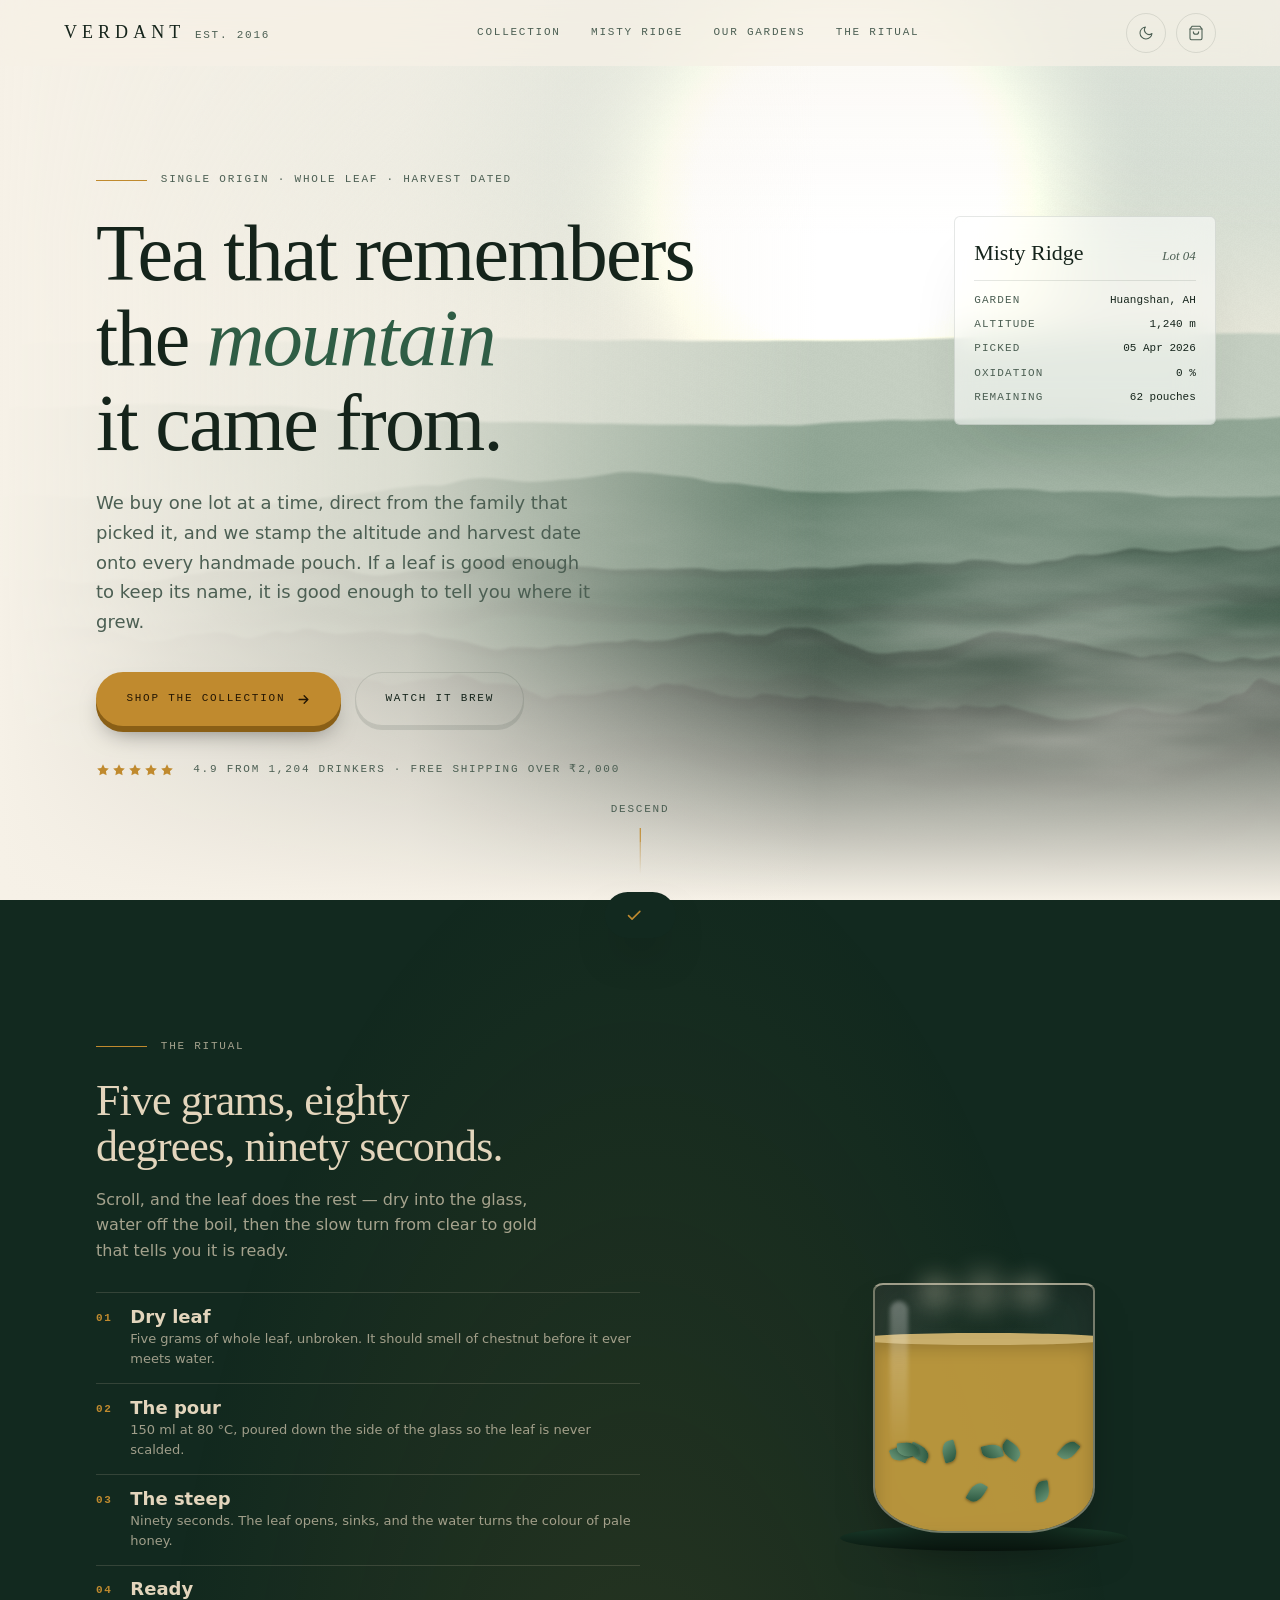
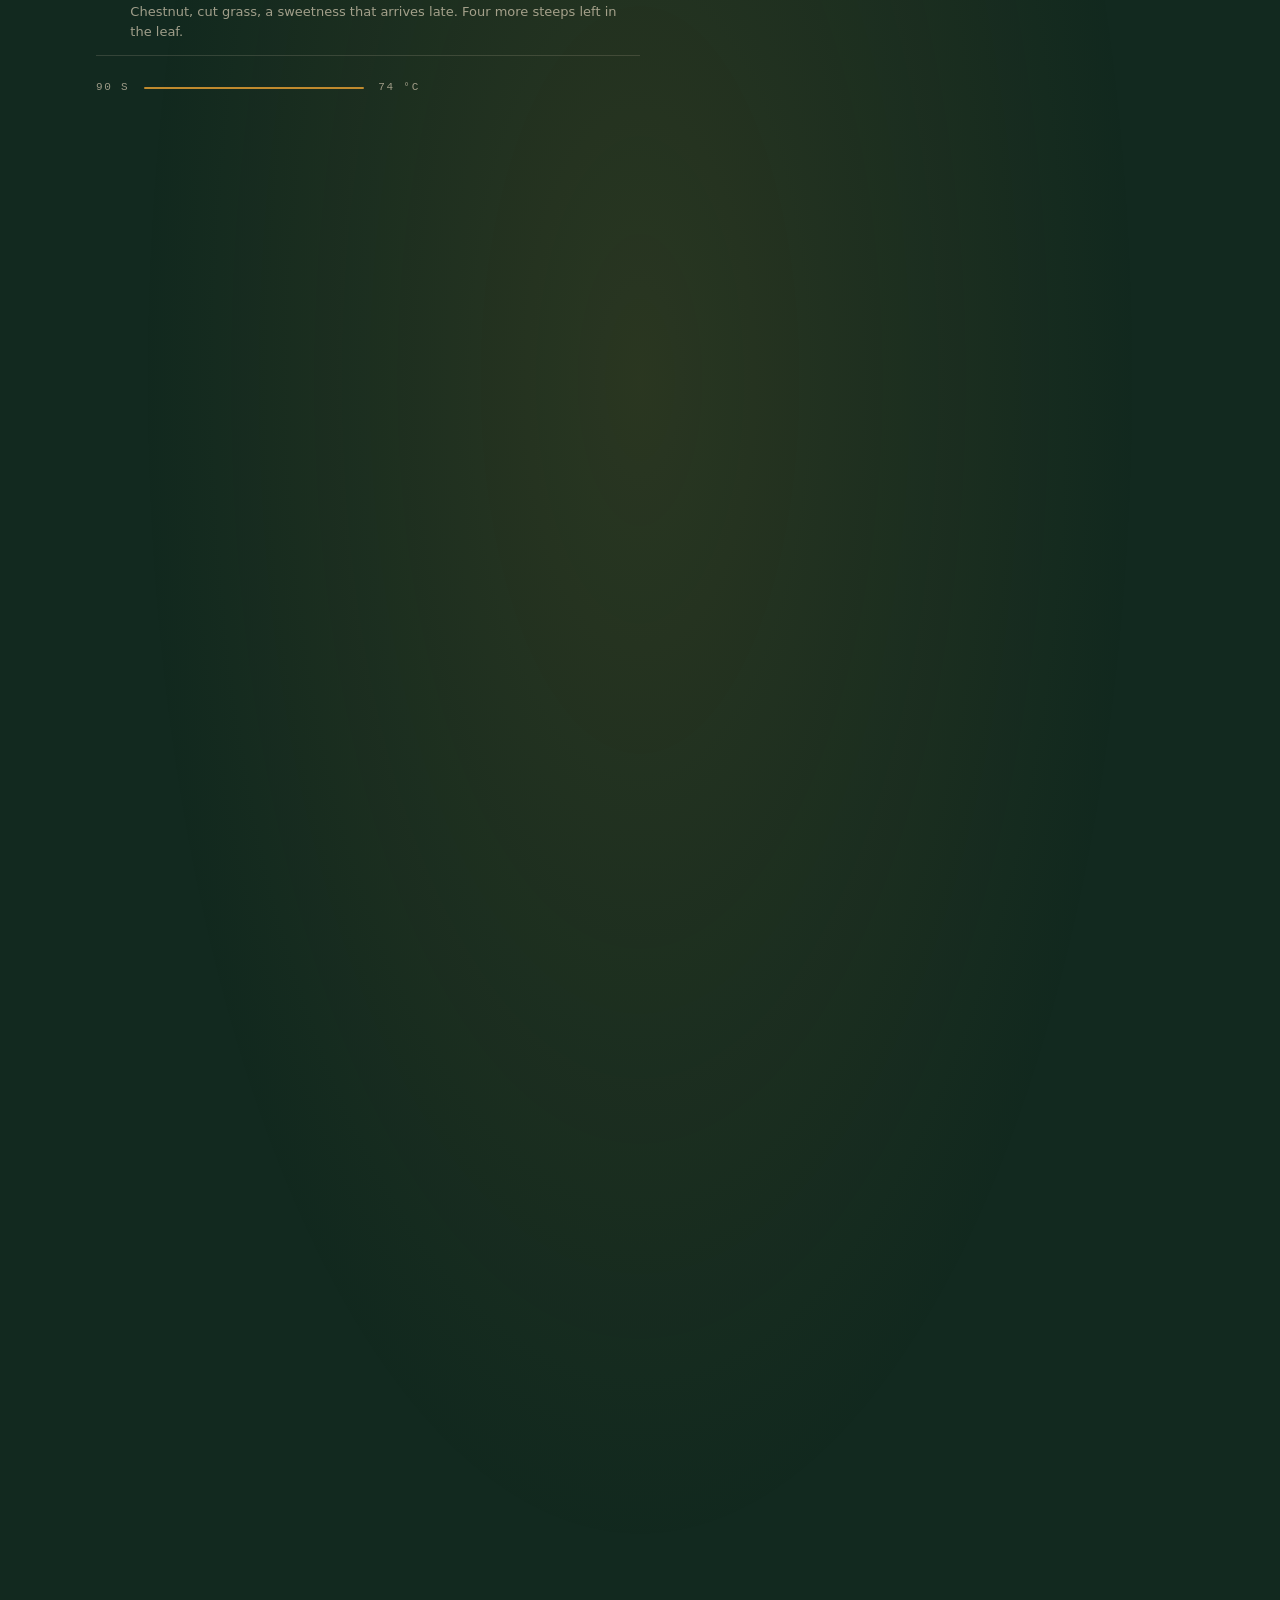
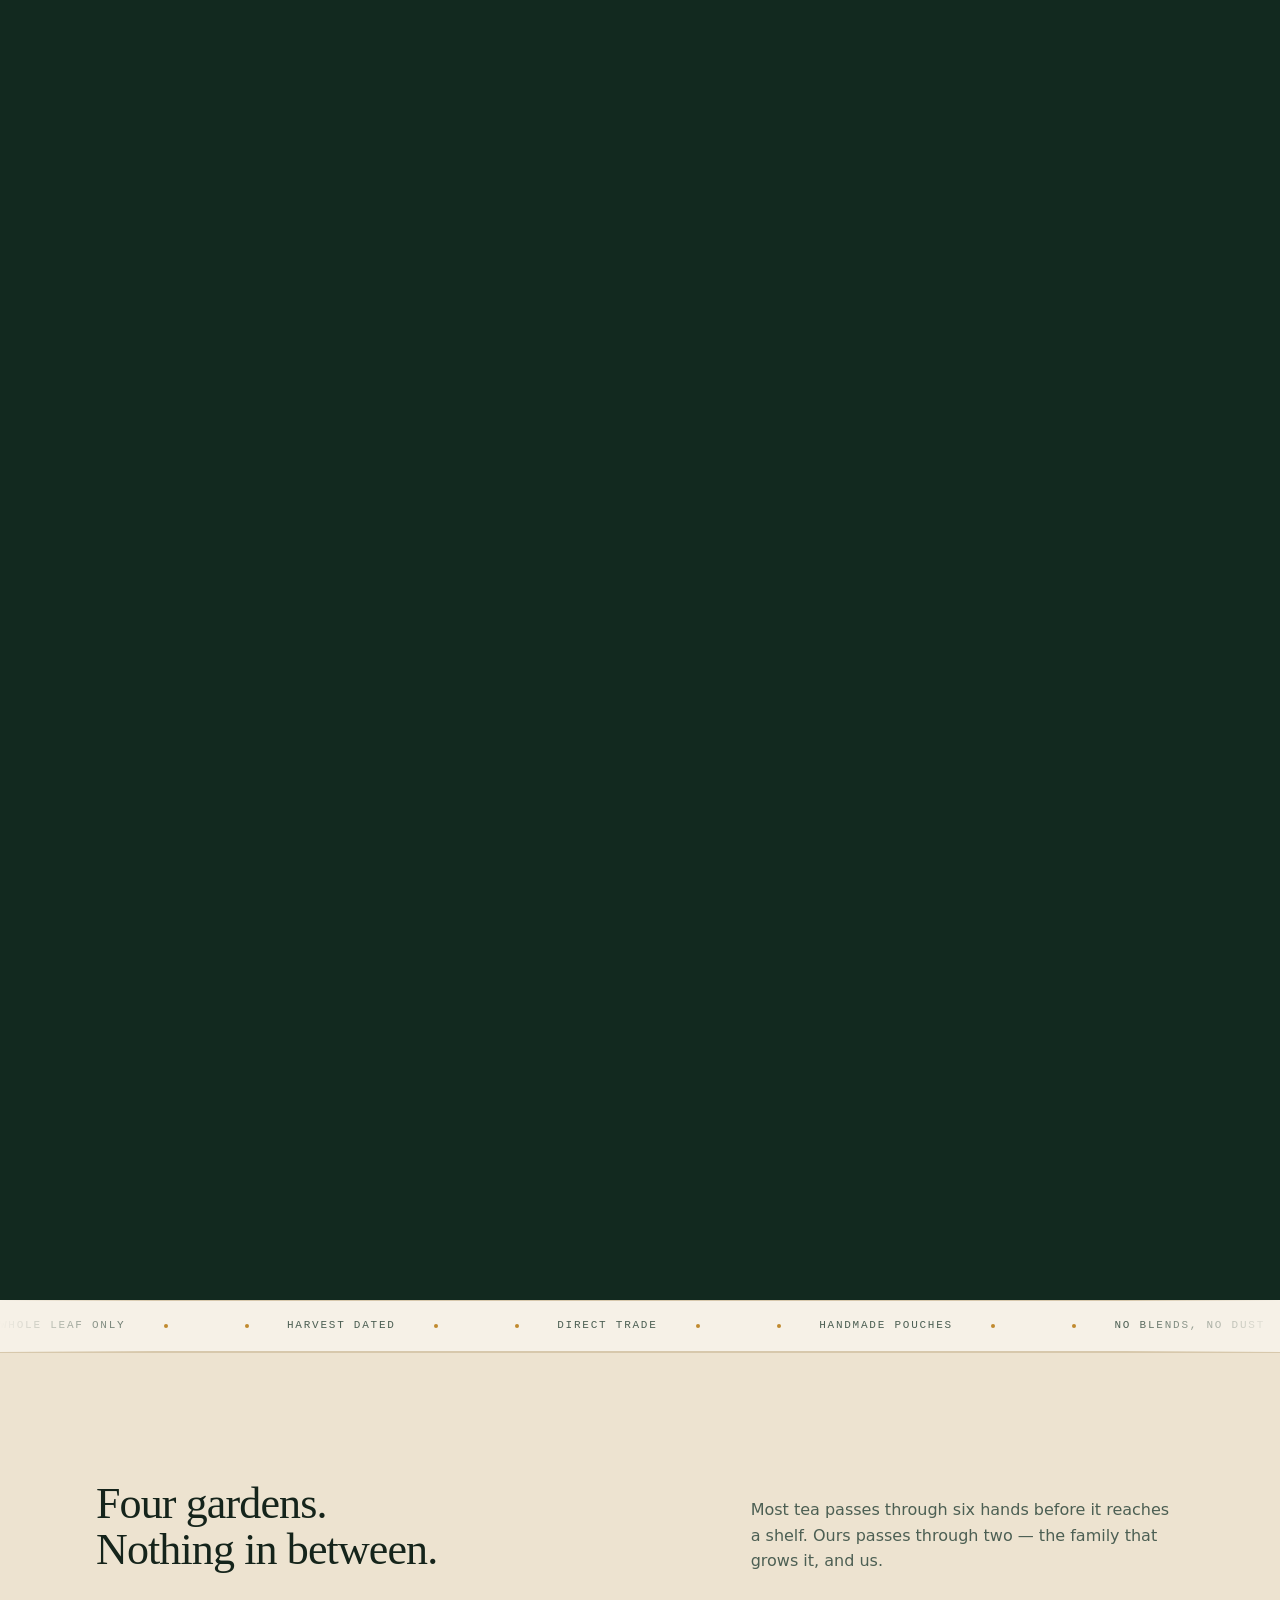
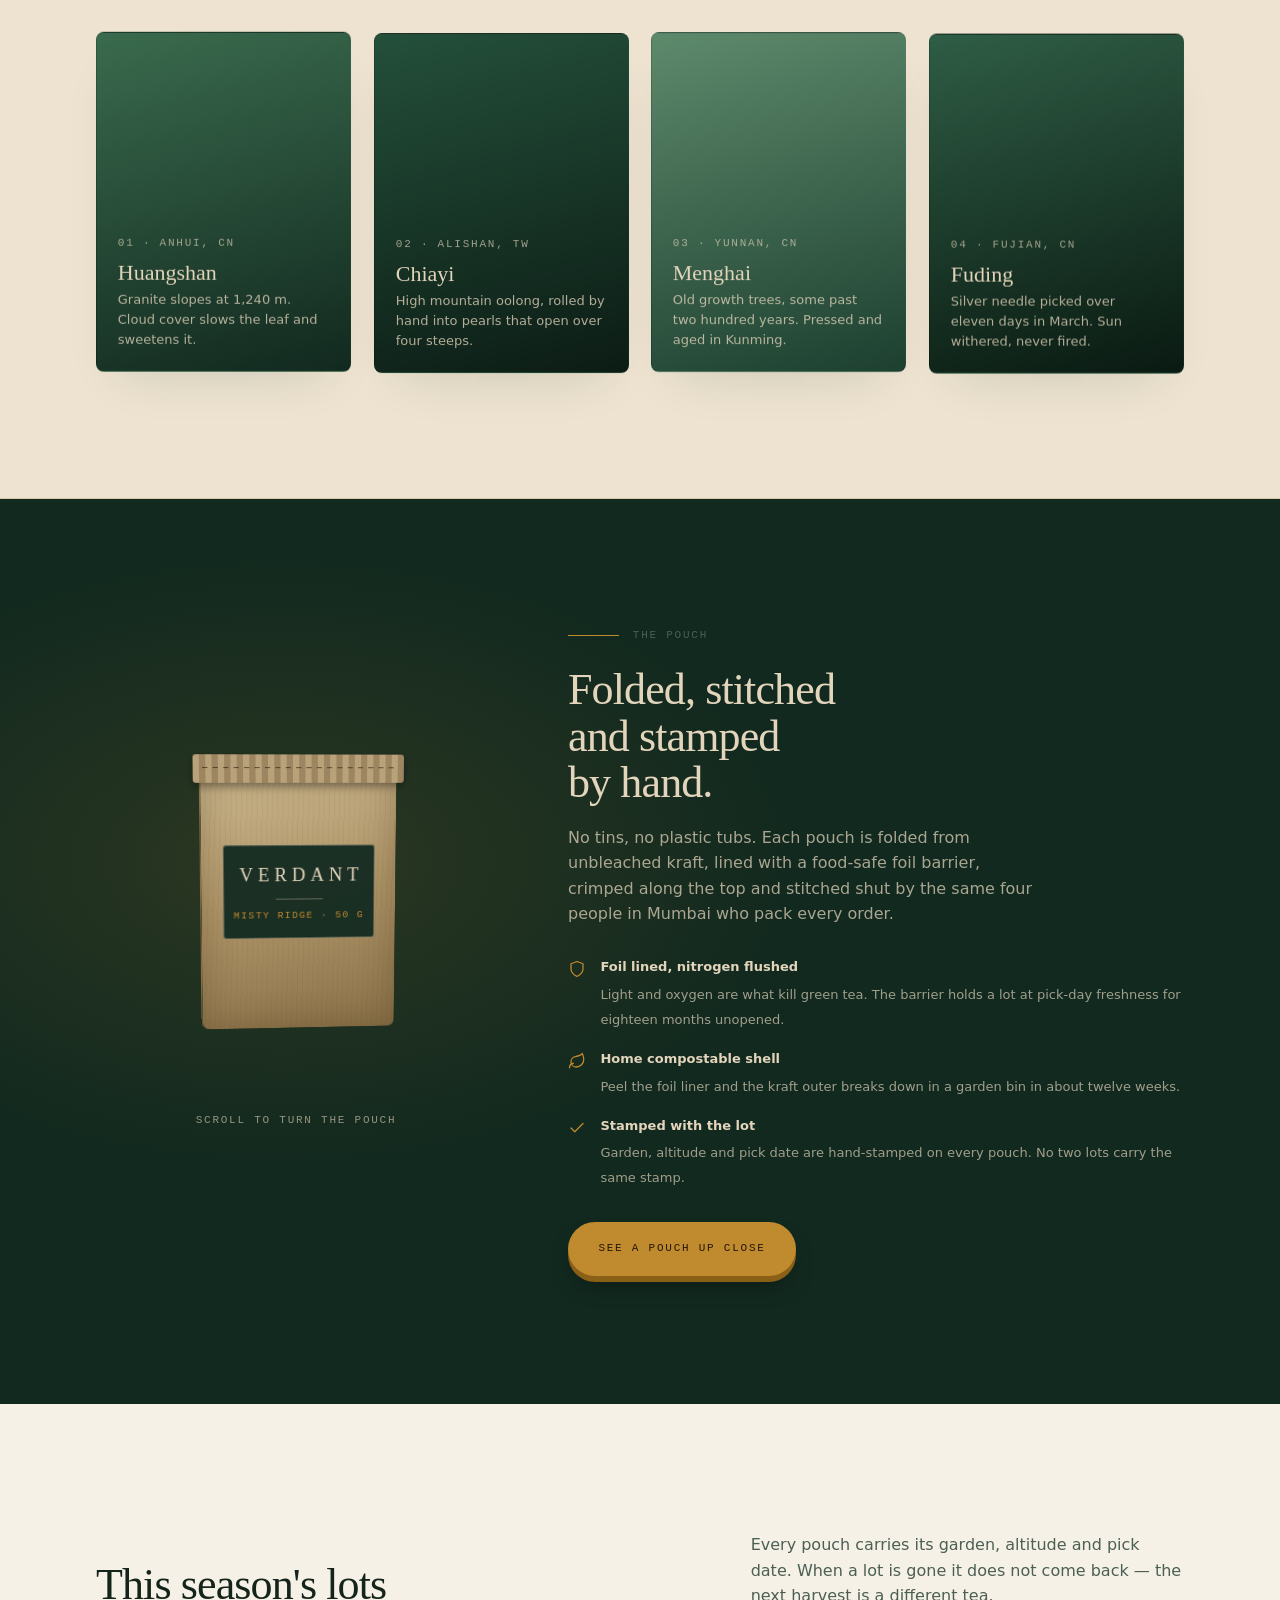
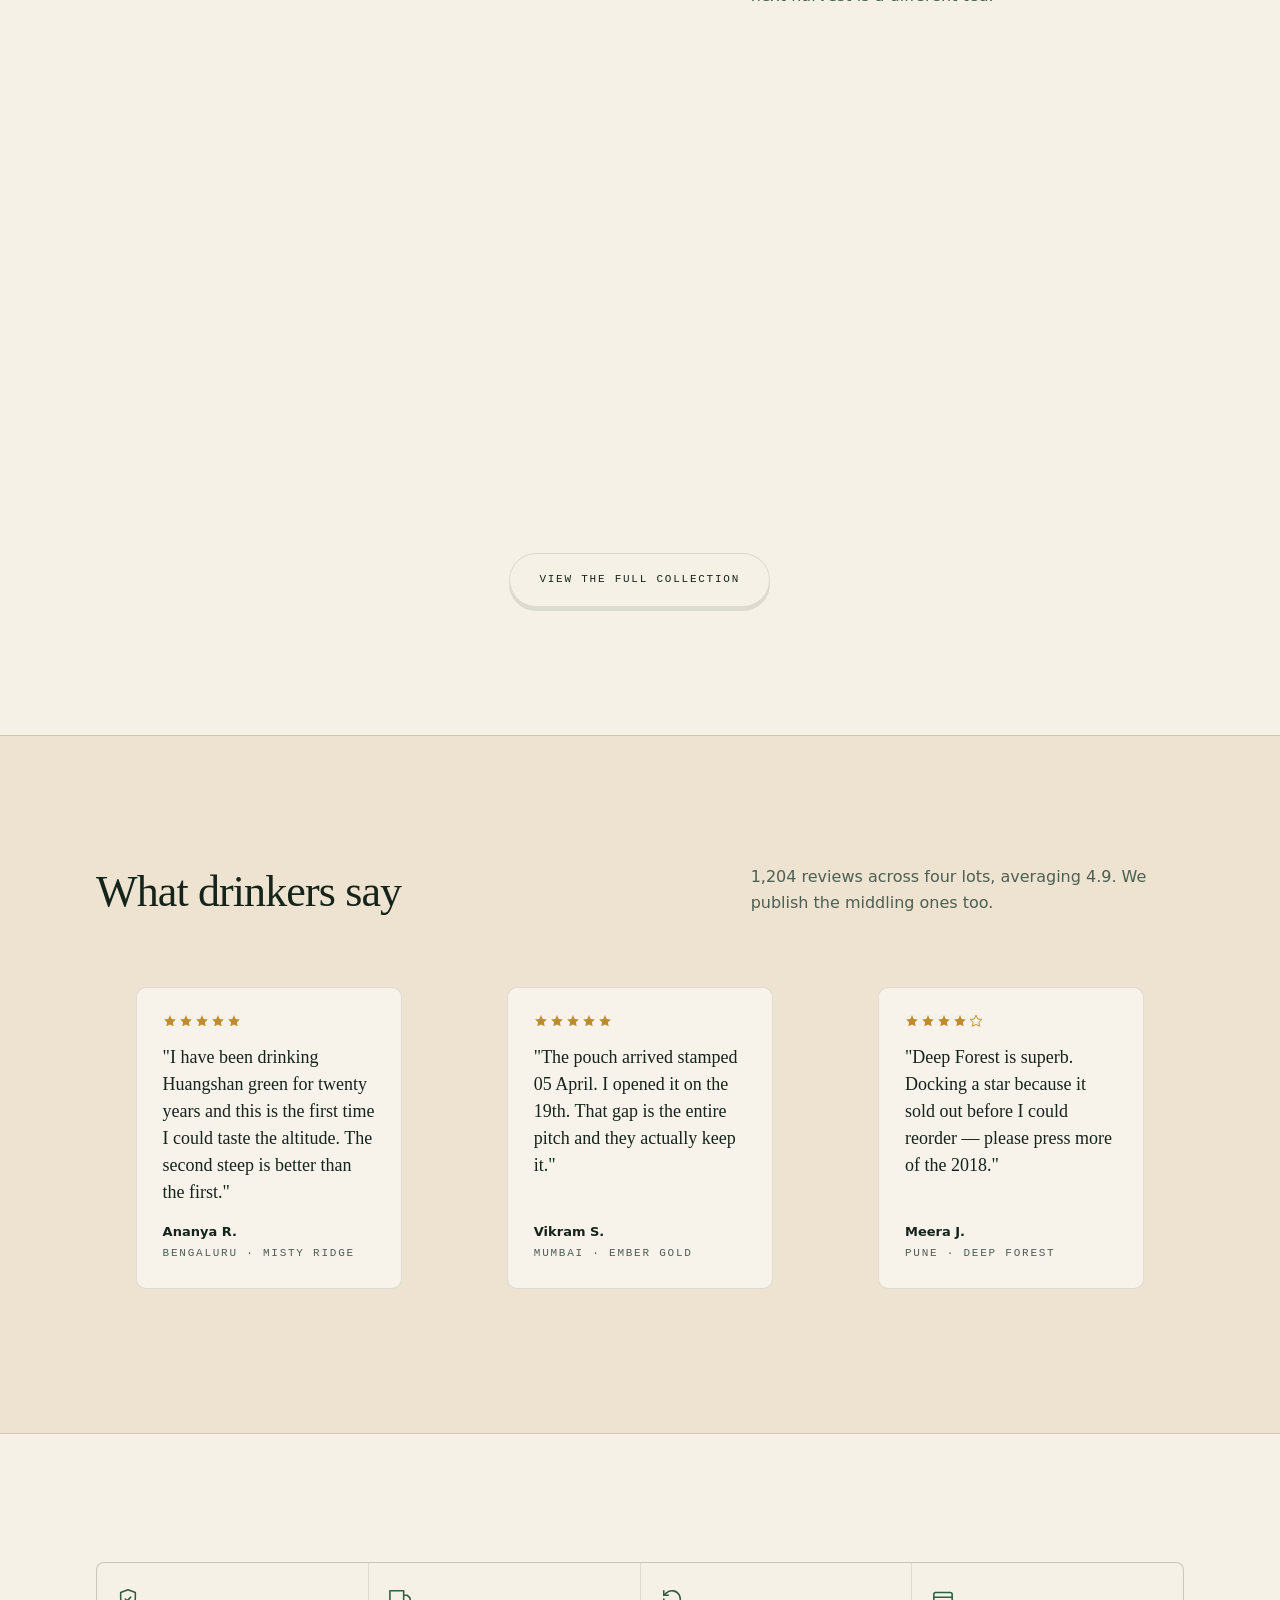
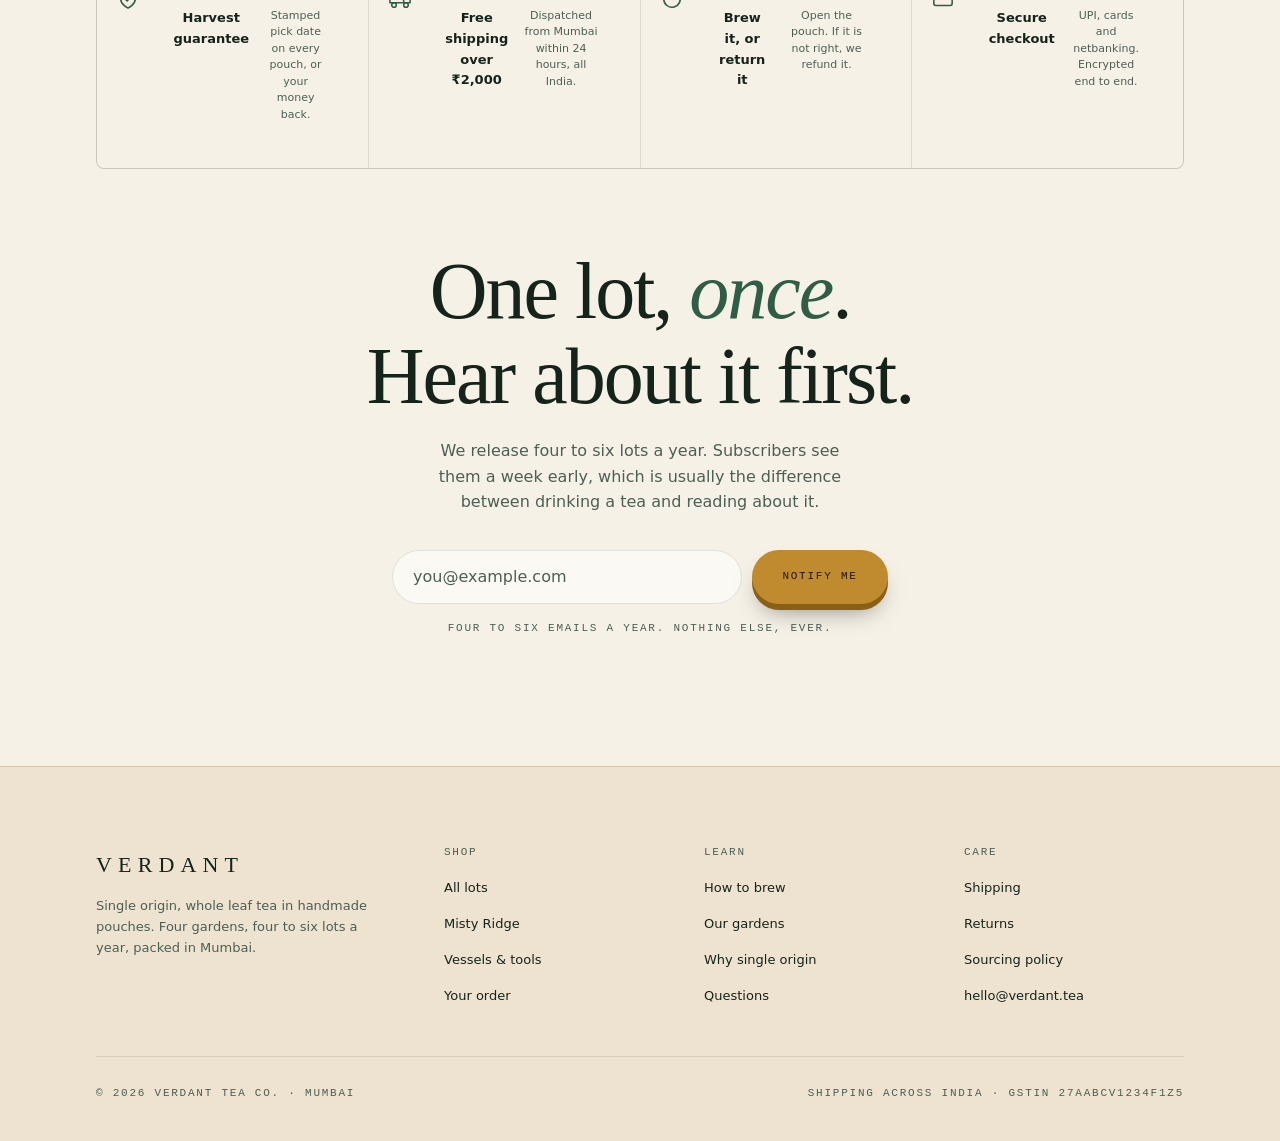
==== commit 82ea10af: "Expand Verdant into a four-page storefront Rebuilds the single landing page into a linked multi-page" ====
--- a/verdant-tea/index.html
+++ b/verdant-tea/index.html
@@ -4,769 +4,335 @@
 <meta charset="utf-8">
 <meta name="viewport" content="width=device-width, initial-scale=1">
 <title>Verdant — Fine Tea, Single Origin</title>
-<meta name="description" content="Verdant — single origin, whole leaf tea. Every tin carries its garden, altitude and harvest date.">
+<meta name="description" content="Single origin, whole leaf tea in handcrafted pouches. Every pouch carries its garden, altitude and harvest date.">
 <meta name="theme-color" content="#12291F">
-</head>
-<body>
+<link rel="icon" href="data:image/svg+xml,%3Csvg xmlns=%27http://www.w3.org/2000/svg%27 viewBox=%270 0 32 32%27%3E%3Crect width=%2732%27 height=%2732%27 rx=%277%27 fill=%27%2312291F%27/%3E%3Cpath d=%27M23 7c2.4 8-2 17-10 18-3.2.4-5.4-1.4-5.4-4.6C7.6 12.8 13.8 8 23 7z%27 fill=%27%237E9B84%27/%3E%3Cpath d=%27M9 24C13 18 17 13 22 9%27 stroke=%27%2312291F%27 stroke-width=%271.6%27 fill=%27none%27/%3E%3C/svg%3E">
+<link rel="stylesheet" href="assets/site.css">
 <style>
 /* ============================================================
-   VERDANT — design tokens
-   Palette: forest green (primary) + beige (secondary)
+   HOME — hero, brewing sequence, pouch
    ============================================================ */
-:root{
-  /* brand */
-  --forest:#12291F;
-  --moss:#2F5D45;
-  --leaf:#4A7C5D;
-  --sage:#7E9B84;
-  --beige:#E3D5BC;
-  --paper:#F6F1E7;
-  --liquor:#C08A2E;
-
-  /* semantic — light */
-  --ground:#F6F1E7;
-  --ground-2:#EDE3D0;
-  --ink:#15241B;
-  --ink-2:#4C5F53;
-  --rule:#D7C8AC;
-  --panel:rgba(255,255,255,.5);
-  --panel-line:rgba(21,36,27,.10);
-  --accent:#2F5D45;
-  --shadow:rgba(18,41,31,.16);
-  --dark-mode:0;
-
-  /* type */
-  --display:'Iowan Old Style','Palatino Linotype',Palatino,'Book Antiqua','Hoefler Text',Georgia,serif;
-  --body:'Avenir Next',Avenir,'Segoe UI',system-ui,-apple-system,sans-serif;
-  --mono:ui-monospace,'SF Mono',SFMono-Regular,Menlo,Consolas,monospace;
-
-  --t-xs:.6875rem; --t-sm:.8125rem; --t-base:1rem; --t-md:1.125rem;
-  --t-lg:1.375rem; --t-xl:1.875rem; --t-2xl:2.75rem;
-  --t-3xl:clamp(2.75rem,7vw,5.5rem);
-  --t-4xl:clamp(3.5rem,12vw,9rem);
-
-  /* layout */
-  --gut:clamp(1.25rem,5vw,4.5rem);
-  --max:76rem;
-  --ease:cubic-bezier(.22,.61,.36,1);
-}
-
-@media (prefers-color-scheme:dark){
-  :root{
-    --ground:#0C1C15;
-    --ground-2:#12291F;
-    --ink:#EDE3D0;
-    --ink-2:#9CB2A2;
-    --rule:#2A4436;
-    --panel:rgba(227,213,188,.055);
-    --panel-line:rgba(227,213,188,.13);
-    --accent:#7E9B84;
-    --shadow:rgba(0,0,0,.5);
-    --dark-mode:1;
-  }
-}
-:root[data-theme="dark"]{
-  --ground:#0C1C15;
-  --ground-2:#12291F;
-  --ink:#EDE3D0;
-  --ink-2:#9CB2A2;
-  --rule:#2A4436;
-  --panel:rgba(227,213,188,.055);
-  --panel-line:rgba(227,213,188,.13);
-  --accent:#7E9B84;
-  --shadow:rgba(0,0,0,.5);
-  --dark-mode:1;
-}
-:root[data-theme="light"]{
-  --ground:#F6F1E7;
-  --ground-2:#EDE3D0;
-  --ink:#15241B;
-  --ink-2:#4C5F53;
-  --rule:#D7C8AC;
-  --panel:rgba(255,255,255,.5);
-  --panel-line:rgba(21,36,27,.10);
-  --accent:#2F5D45;
-  --shadow:rgba(18,41,31,.16);
-  --dark-mode:0;
-}
-
-/* ============================================================
-   base
-   ============================================================ */
-*{box-sizing:border-box}
-html{scroll-behavior:smooth;-webkit-text-size-adjust:100%}
-body{
-  margin:0;
-  background:var(--ground);
-  color:var(--ink);
-  font-family:var(--body);
-  font-size:var(--t-base);
-  line-height:1.6;
-  overflow-x:hidden;
-  -webkit-font-smoothing:antialiased;
-}
-img{max-width:100%;display:block}
-a{color:inherit;text-decoration:none}
-button{font:inherit;color:inherit;background:none;border:0;cursor:pointer}
-:focus-visible{outline:2px solid var(--liquor);outline-offset:3px;border-radius:2px}
-
-h1,h2,h3{font-family:var(--display);font-weight:400;text-wrap:balance;margin:0;line-height:1.04}
-p{margin:0}
-
-.wrap{max-width:var(--max);margin-inline:auto;padding-inline:var(--gut)}
-.mono{
-  font-family:var(--mono);
-  font-size:var(--t-xs);
-  letter-spacing:.16em;
-  text-transform:uppercase;
-  font-variant-numeric:tabular-nums;
-}
-
-/* ============================================================
-   nav
-   ============================================================ */
-.nav{
-  position:fixed;inset:0 0 auto 0;z-index:100;
-  display:flex;align-items:center;justify-content:space-between;
-  gap:1rem;
-  padding:.9rem var(--gut);
-  background:color-mix(in srgb,var(--ground) 72%,transparent);
-  backdrop-filter:blur(16px) saturate(1.4);
-  -webkit-backdrop-filter:blur(16px) saturate(1.4);
-  border-bottom:1px solid transparent;
-  transition:border-color .4s var(--ease),background .4s var(--ease);
-}
-.nav[data-stuck="1"]{border-bottom-color:var(--panel-line)}
-.nav__mark{display:flex;align-items:baseline;gap:.6rem}
-.nav__mark strong{
-  font-family:var(--display);font-size:var(--t-md);font-weight:400;
-  letter-spacing:.28em;text-transform:uppercase;
-}
-.nav__mark span{color:var(--ink-2)}
-.nav__links{display:flex;gap:2rem;align-items:center}
-.nav__links a{
-  font-family:var(--mono);font-size:var(--t-xs);
-  letter-spacing:.16em;text-transform:uppercase;color:var(--ink-2);
-  padding:.35rem 0;position:relative;transition:color .3s var(--ease);
-}
-.nav__links a::after{
-  content:"";position:absolute;left:0;bottom:0;height:1px;width:0;
-  background:var(--liquor);transition:width .35s var(--ease);
-}
-.nav__links a:hover{color:var(--ink)}
-.nav__links a:hover::after{width:100%}
-@media (max-width:820px){.nav__links{display:none}}
-
-.theme-btn{
-  width:38px;height:38px;display:grid;place-items:center;
-  border:1px solid var(--panel-line);border-radius:50%;
-  color:var(--ink-2);transition:color .3s var(--ease),border-color .3s var(--ease);
-}
-.theme-btn:hover{color:var(--ink);border-color:var(--ink-2)}
-.theme-btn svg{width:16px;height:16px}
-.theme-btn .i-sun{display:none}
-:root[data-theme="dark"] .theme-btn .i-sun{display:block}
-:root[data-theme="dark"] .theme-btn .i-moon{display:none}
-@media (prefers-color-scheme:dark){
-  :root:not([data-theme="light"]) .theme-btn .i-sun{display:block}
-  :root:not([data-theme="light"]) .theme-btn .i-moon{display:none}
-}
-
-/* ============================================================
-   hero — WebGL ground + 3D parallax layers
-   ============================================================ */
-.hero{
-  position:relative;min-height:100svh;
-  display:grid;align-items:center;
-  padding:7rem 0 3rem;
-  overflow:hidden;
-  perspective:1400px;
-  perspective-origin:50% 45%;
-}
-#gl,#leaves{position:absolute;inset:0;width:100%;height:100%;display:block}
-#gl{z-index:0}
-#leaves{z-index:1;pointer-events:none}
-.hero__veil{
-  position:absolute;inset:0;z-index:2;pointer-events:none;
+.hero{position:relative;min-height:100svh;display:grid;align-items:center;
+  padding:calc(var(--nav-h) + 3rem) 0 4rem;overflow:hidden}
+#garden{position:absolute;inset:0;width:100%;height:100%;display:block;z-index:0}
+/* left scrim keeps the headline legible over the hills; bottom scrim
+   hands off into the page ground */
+.hero__veil{position:absolute;inset:0;z-index:1;pointer-events:none;
   background:
-    radial-gradient(120% 85% at 50% 8%,transparent 30%,color-mix(in srgb,var(--ground) 78%,transparent) 100%),
-    linear-gradient(to bottom,transparent 55%,var(--ground) 99%);
-}
-.hero__inner{
-  position:relative;z-index:3;
-  width:100%;max-width:var(--max);margin-inline:auto;padding-inline:var(--gut);
-  transform-style:preserve-3d;
-}
-
-.eyebrow{
-  display:flex;align-items:center;gap:.85rem;color:var(--ink-2);
-  margin-bottom:1.6rem;
-}
-.eyebrow::before{
-  content:"";width:clamp(28px,5vw,60px);height:1px;background:var(--liquor);flex:none;
-}
-
-.hero h1{
-  font-size:var(--t-3xl);
-  letter-spacing:-.022em;
-  max-width:15ch;
-  margin-bottom:1.5rem;
-}
-.hero h1 em{
-  font-style:italic;
-  color:var(--accent);
-}
-.hero__lede{
-  max-width:44ch;color:var(--ink-2);font-size:var(--t-md);line-height:1.65;
-  margin-bottom:2.4rem;
-}
-
-.cta-row{display:flex;flex-wrap:wrap;gap:.9rem;align-items:center}
-.btn{
-  display:inline-flex;align-items:center;gap:.7rem;
-  min-height:52px;padding:0 1.7rem;border-radius:100px;
-  font-family:var(--mono);font-size:var(--t-xs);
-  letter-spacing:.16em;text-transform:uppercase;
-  transition:transform .3s var(--ease),background .3s var(--ease),
-             color .3s var(--ease),border-color .3s var(--ease);
-  will-change:transform;
-}
-.btn:active{transform:scale(.97)}
-.btn--solid{background:var(--forest);color:var(--paper);border:1px solid var(--forest)}
-.btn--solid:hover{background:var(--moss);border-color:var(--moss)}
-:root[data-theme="dark"] .btn--solid{background:var(--beige);color:var(--forest);border-color:var(--beige)}
-:root[data-theme="dark"] .btn--solid:hover{background:#fff;border-color:#fff}
-@media (prefers-color-scheme:dark){
-  :root:not([data-theme="light"]) .btn--solid{background:var(--beige);color:var(--forest);border-color:var(--beige)}
-  :root:not([data-theme="light"]) .btn--solid:hover{background:#fff;border-color:#fff}
-}
-.btn--ghost{border:1px solid var(--panel-line);color:var(--ink)}
-.btn--ghost:hover{border-color:var(--ink-2)}
-.btn svg{width:14px;height:14px;flex:none}
-
-/* floating 3D specimen card in hero */
-.specimen{
-  position:absolute;z-index:3;right:var(--gut);top:22%;
-  width:min(268px,34vw);
-  padding:1.15rem 1.25rem 1.05rem;
-  border:1px solid var(--panel-line);border-radius:4px;
-  background:var(--panel);
-  backdrop-filter:blur(18px) saturate(1.3);
-  -webkit-backdrop-filter:blur(18px) saturate(1.3);
-  box-shadow:0 30px 70px -30px var(--shadow);
-  transform-style:preserve-3d;
-}
-.specimen__t{
-  font-family:var(--display);font-size:var(--t-lg);
-  display:flex;align-items:baseline;justify-content:space-between;gap:.5rem;
-  padding-bottom:.7rem;margin-bottom:.7rem;border-bottom:1px solid var(--panel-line);
-}
+    linear-gradient(to right,var(--ground) 0%,
+      color-mix(in srgb,var(--ground) 74%,transparent) 32%,transparent 64%),
+    linear-gradient(to bottom,color-mix(in srgb,var(--ground) 50%,transparent) 0%,
+      transparent 26%,transparent 66%,var(--ground) 100%)}
+.hero__inner{position:relative;z-index:3;width:100%;max-width:var(--max);
+  margin-inline:auto;padding-inline:var(--gut)}
+.hero h1{font-size:var(--t-3xl);letter-spacing:-.022em;max-width:15ch;margin-bottom:1.4rem}
+.hero h1 em{font-style:italic;color:var(--accent)}
+.hero__lede{max-width:44ch;color:var(--ink-2);font-size:var(--t-md);line-height:1.65;margin-bottom:2.2rem}
+.hero__proof{display:flex;flex-wrap:wrap;gap:.6rem 1.2rem;align-items:center;
+  margin-top:2.2rem;color:var(--ink-2)}
+
+.specimen{position:absolute;z-index:3;right:var(--gut);top:24%;width:min(262px,32vw);
+  padding:1.1rem 1.2rem;border:1px solid var(--panel-line);border-radius:6px;
+  background:var(--panel);backdrop-filter:blur(18px) saturate(1.3);
+  -webkit-backdrop-filter:blur(18px) saturate(1.3);box-shadow:0 30px 70px -30px var(--shadow)}
+.specimen__t{font-family:var(--display);font-size:var(--t-lg);display:flex;align-items:baseline;
+  justify-content:space-between;gap:.5rem;padding-bottom:.65rem;margin-bottom:.65rem;
+  border-bottom:1px solid var(--panel-line)}
 .specimen__t i{font-style:italic;color:var(--ink-2);font-size:var(--t-sm)}
-.specimen dl{display:grid;grid-template-columns:auto 1fr;gap:.45rem .9rem;margin:0}
+.specimen dl{display:grid;grid-template-columns:auto 1fr;gap:.42rem .9rem;margin:0}
 .specimen dt{color:var(--ink-2);font-family:var(--mono);font-size:var(--t-xs);letter-spacing:.1em;text-transform:uppercase}
 .specimen dd{margin:0;font-family:var(--mono);font-size:var(--t-xs);text-align:right;font-variant-numeric:tabular-nums}
-@media (max-width:900px){.specimen{display:none}}
-
-.scroll-cue{
-  position:absolute;left:50%;bottom:1.9rem;z-index:4;
-  transform:translateX(-50%);
-  display:flex;flex-direction:column;align-items:center;gap:.7rem;
-  color:var(--ink-2);
+@media (max-width:960px){.specimen{display:none}}
+
+.scroll-cue{position:absolute;left:50%;bottom:1.6rem;z-index:4;transform:translateX(-50%);
+  display:flex;flex-direction:column;align-items:center;gap:.6rem;color:var(--ink-2)}
+.scroll-cue__rail{width:1px;height:46px;background:linear-gradient(var(--liquor),transparent);
+  position:relative;overflow:hidden}
+.scroll-cue__rail::after{content:"";position:absolute;left:0;top:0;width:1px;height:14px;
+  background:var(--liquor);animation:drop 2.4s var(--ease) infinite}
+@keyframes drop{0%{transform:translateY(-16px);opacity:0}35%{opacity:1}100%{transform:translateY(46px);opacity:0}}
+
+/* ============================================================
+   brewing sequence — leaves, pour, steep, ready
+   ============================================================ */
+/* no overflow:hidden here — it would become a scroll container and
+   silently break position:sticky on .brew__stage */
+.brew{position:relative;background:var(--forest);color:var(--beige)}
+.brew::before{content:"";position:absolute;inset:0;z-index:1;
+  background:radial-gradient(60% 50% at 50% 30%,rgba(192,138,46,.14),transparent 65%)}
+.brew__rail{position:relative;z-index:2;height:400vh}
+.brew__stage{position:sticky;top:0;height:100svh;display:grid;
+  grid-template-columns:minmax(0,1fr);place-items:center;gap:1.5rem;
+  padding:var(--nav-h) var(--gut) 2rem;max-width:var(--max);margin-inline:auto}
+@media (min-width:940px){
+  .brew__stage{grid-template-columns:minmax(0,1fr) minmax(0,400px);align-items:center;place-items:center stretch}
 }
-.scroll-cue__rail{
-  width:1px;height:52px;background:linear-gradient(var(--liquor),transparent);
-  position:relative;overflow:hidden;
-}
-.scroll-cue__rail::after{
-  content:"";position:absolute;left:0;top:0;width:1px;height:16px;
-  background:var(--liquor);
-  animation:drop 2.4s var(--ease) infinite;
-}
-@keyframes drop{0%{transform:translateY(-18px);opacity:0}
-  35%{opacity:1}100%{transform:translateY(52px);opacity:0}}
+.brew__copy{max-width:34rem;align-self:center}
+.brew__copy h2{color:var(--beige);font-size:var(--t-2xl);letter-spacing:-.02em;margin-bottom:1rem}
+.brew__copy>p{color:color-mix(in srgb,var(--beige) 70%,transparent);max-width:44ch}
+.brew__phases{margin-top:1.8rem;display:grid;gap:0}
+.brew__phase{display:grid;grid-template-columns:auto 1fr;gap:1.1rem;padding:.85rem 0;
+  border-top:1px solid rgba(227,213,188,.16);opacity:.32;transition:opacity .5s var(--ease)}
+.brew__phase:last-child{border-bottom:1px solid rgba(227,213,188,.16)}
+.brew__phase[data-on="1"]{opacity:1}
+.brew__phase b{font-family:var(--mono);font-size:var(--t-xs);letter-spacing:.16em;
+  color:var(--liquor);padding-top:.2rem}
+.brew__phase h3{font-size:var(--t-md);color:var(--beige);font-family:var(--body);
+  font-weight:600;margin-bottom:.2rem}
+.brew__phase p{font-size:var(--t-sm);color:color-mix(in srgb,var(--beige) 68%,transparent);line-height:1.55}
+
+.cup-stage{position:relative;width:min(330px,80vw);height:400px;justify-self:center;align-self:center}
+.pour{position:absolute;left:50%;top:24px;width:7px;height:118px;margin-left:-3.5px;z-index:1;
+  border-radius:4px;transform-origin:50% 0;
+  background:linear-gradient(to bottom,rgba(240,232,208,0),rgba(226,214,180,.9) 34%,rgba(200,178,128,.75));
+  opacity:var(--pour,0);transform:scaleY(var(--pourS,0))}
+.steam{position:absolute;left:50%;top:22px;width:170px;height:130px;margin-left:-85px;
+  z-index:4;pointer-events:none;opacity:var(--steam,0)}
+.steam i{position:absolute;bottom:0;width:54px;height:54px;border-radius:50%;
+  background:radial-gradient(circle,rgba(232,224,200,.36),transparent 68%);filter:blur(9px);
+  animation:rise 5.5s ease-in-out infinite}
+.steam i:nth-child(1){left:10px;animation-delay:0s}
+.steam i:nth-child(2){left:58px;animation-delay:-1.9s;transform:scale(1.2)}
+.steam i:nth-child(3){left:104px;animation-delay:-3.6s}
+@keyframes rise{0%{transform:translateY(20px) scale(.7);opacity:0}
+  40%{opacity:.85}100%{transform:translateY(-92px) scale(1.5);opacity:0}}
+
+.cup{position:absolute;left:50%;bottom:34px;width:222px;height:250px;margin-left:-111px;z-index:3}
+.cup__glass{position:absolute;inset:0;border-radius:10px 10px 72px 72px/8px 8px 46px 46px;
+  border:2px solid rgba(227,213,188,.42);border-top-color:rgba(227,213,188,.66);
+  background:linear-gradient(105deg,rgba(255,255,255,.10),rgba(255,255,255,.02) 42%,rgba(255,255,255,.09));
+  overflow:hidden;box-shadow:inset 0 0 40px rgba(0,0,0,.3),0 26px 50px -22px rgba(0,0,0,.6)}
+.cup__liquid{position:absolute;left:0;right:0;bottom:0;height:calc(var(--fill,0) * 100%);
+  background:var(--liq,rgba(226,220,196,.34));box-shadow:inset 0 8px 18px rgba(0,0,0,.2)}
+.cup__liquid::before{content:"";position:absolute;left:-10%;right:-10%;top:-6px;height:12px;
+  border-radius:50%;background:color-mix(in srgb,var(--liq,#E2DCC4) 76%,#ffffff)}
+.cup__leaf{position:absolute;top:0;left:0;width:14px;height:21px;border-radius:60% 8% 60% 8%;
+  background:linear-gradient(150deg,#6E9B7B,#24503A);box-shadow:0 1px 3px rgba(0,0,0,.4)}
+.cup__shine{position:absolute;left:15px;top:16px;width:18px;height:62%;border-radius:100px;
+  background:linear-gradient(rgba(255,255,255,.3),transparent);filter:blur(2px);z-index:5}
+.cup__saucer{position:absolute;left:50%;bottom:16px;width:288px;height:26px;margin-left:-144px;
+  border-radius:50%;background:linear-gradient(#1B3D2C,#0A1810);
+  box-shadow:0 16px 30px -12px rgba(0,0,0,.7);z-index:1}
+.brew__meter{margin-top:1.4rem;display:flex;align-items:center;gap:.9rem;
+  color:color-mix(in srgb,var(--beige) 66%,transparent)}
+.brew__bar{flex:1;height:2px;background:rgba(227,213,188,.22);border-radius:2px;
+  overflow:hidden;max-width:220px}
+.brew__bar i{display:block;height:100%;width:calc(var(--bp,0) * 100%);background:var(--liquor)}
 
 /* ============================================================
-   3D scroll reveal — technique from 21st.dev Container Scroll
-   rotateX 20deg -> 0 driven by scroll progress (--p)
+   ticker / gardens / pouch / close
    ============================================================ */
-.arrival{
-  position:relative;
-  padding:clamp(3rem,9vw,7rem) 0 clamp(4rem,10vw,8rem);
-  perspective:1200px;
-  /* the card's rotateX flares wider than its box under perspective —
-     clip (not hidden) so no nested scroll container is created */
-  overflow-x:clip;
-}
-.arrival__head{
-  text-align:center;max-width:34rem;margin:0 auto clamp(2rem,5vw,3.5rem);
-  transform:translateY(calc((1 - var(--p,0)) * 44px));
-  opacity:calc(.25 + var(--p,0) * .75);
-}
-.arrival__head h2{font-size:var(--t-2xl);letter-spacing:-.02em;margin-bottom:1rem}
-.arrival__head p{color:var(--ink-2);max-width:46ch;margin-inline:auto}
-
-.arrival__card{
-  --p:0;
-  max-width:var(--max);
-  margin-inline:auto;
-  width:calc(100% - var(--gut) * 2);
-  aspect-ratio:16/9;
-  border-radius:18px;
-  padding:.55rem;
-  background:linear-gradient(160deg,var(--moss),var(--forest));
-  border:1px solid color-mix(in srgb,var(--sage) 30%,transparent);
-  transform:
-    rotateX(calc((1 - var(--p)) * 22deg))
-    scale(calc(1.04 - var(--p) * .04))
-    translateY(calc((1 - var(--p)) * -10px));
-  transform-origin:50% 0%;
-  box-shadow:
-    0 9px 20px rgba(0,0,0,.28),
-    0 37px 37px rgba(0,0,0,.24),
-    0 84px 50px rgba(0,0,0,.14),
-    0 149px 60px rgba(0,0,0,.05);
-  will-change:transform;
-}
-.arrival__screen{
-  position:relative;height:100%;width:100%;
-  border-radius:13px;overflow:hidden;
-  background:var(--forest);
-  display:grid;place-items:center;
-}
-/* layered "tea garden" terraces built from gradients — no external assets */
-.ridge{
-  position:absolute;left:-6%;right:-6%;
-  background:linear-gradient(to top,var(--c1),var(--c2));
-  border-radius:50% 50% 0 0 / 22% 22% 0 0;
-  transform:translateY(calc(var(--depth) * (1 - var(--p,0)) * 34px));
-}
-.ridge--1{bottom:0;height:34%;--c1:#0A1A12;--c2:#153524;--depth:0.4}
-.ridge--2{bottom:20%;height:34%;--c1:#153524;--c2:#24503A;--depth:0.9}
-.ridge--3{bottom:38%;height:32%;--c1:#24503A;--c2:#3A6B4E;--depth:1.5}
-.ridge--4{bottom:54%;height:30%;--c1:#3A6B4E;--c2:#5E8A6C;--depth:2.2}
-.sun{
-  position:absolute;top:12%;left:50%;width:110px;height:110px;
-  transform:translateX(-50%);border-radius:50%;
-  background:radial-gradient(circle,#F0E2C0,#C08A2E 62%,transparent 72%);
-  filter:blur(6px);opacity:.75;
-}
-.arrival__screen figcaption{
-  position:relative;z-index:5;text-align:center;color:var(--beige);
-  padding:1rem;
-}
-.arrival__screen figcaption b{
-  display:block;font-family:var(--display);font-weight:400;
-  font-size:clamp(1.5rem,3.6vw,2.6rem);letter-spacing:-.01em;margin-bottom:.5rem;
-}
-.arrival__screen figcaption span{color:color-mix(in srgb,var(--beige) 72%,transparent)}
-
-/* ============================================================
-   ticker
-   ============================================================ */
-.ticker{
-  border-block:1px solid var(--rule);
-  padding:1.05rem 0;overflow:hidden;
+.ticker{border-block:1px solid var(--rule);padding:1rem 0;overflow:hidden;
   -webkit-mask-image:linear-gradient(90deg,transparent,#000 12%,#000 88%,transparent);
-  mask-image:linear-gradient(90deg,transparent,#000 12%,#000 88%,transparent);
-}
+  mask-image:linear-gradient(90deg,transparent,#000 12%,#000 88%,transparent)}
 .ticker__track{display:flex;width:max-content;animation:slide 46s linear infinite}
 .ticker:hover .ticker__track{animation-play-state:paused}
 @keyframes slide{to{transform:translateX(-50%)}}
-.ticker__track span{
-  display:inline-flex;align-items:center;gap:2.6rem;
-  padding-right:2.6rem;color:var(--ink-2);
-  font-family:var(--mono);font-size:var(--t-xs);
-  letter-spacing:.16em;text-transform:uppercase;white-space:nowrap;
-}
+.ticker__track span{display:inline-flex;align-items:center;gap:2.4rem;padding-right:2.4rem;
+  color:var(--ink-2);font-family:var(--mono);font-size:var(--t-xs);letter-spacing:.16em;
+  text-transform:uppercase;white-space:nowrap}
 .ticker__track span::after{content:"";width:4px;height:4px;border-radius:50%;background:var(--liquor)}
 
-/* ============================================================
-   section furniture
-   ============================================================ */
-.sec{padding:clamp(4.5rem,11vw,9rem) 0}
-.sec__head{
-  display:grid;gap:1.4rem;
-  grid-template-columns:minmax(0,1fr);
-  margin-bottom:clamp(2.5rem,6vw,4rem);
-}
-@media (min-width:900px){
-  .sec__head{grid-template-columns:minmax(0,7fr) minmax(0,5fr);align-items:end;gap:3rem}
-}
+.sec__head{display:grid;gap:1.3rem;grid-template-columns:minmax(0,1fr);
+  margin-bottom:clamp(2.2rem,5vw,3.5rem)}
+@media (min-width:900px){.sec__head{grid-template-columns:minmax(0,7fr) minmax(0,5fr);align-items:end;gap:3rem}}
 .sec__head h2{font-size:var(--t-2xl);letter-spacing:-.02em;max-width:16ch}
 .sec__head p{color:var(--ink-2);max-width:44ch}
 
-.reveal{
-  opacity:0;transform:translateY(26px);
-  transition:opacity .9s var(--ease),transform .9s var(--ease);
-}
-.reveal.in{opacity:1;transform:none}
-
-/* ============================================================
-   origin — 3D parallax plates
-   ============================================================ */
 .origin{background:var(--ground-2);border-block:1px solid var(--rule)}
-.plates{
-  display:grid;gap:clamp(1rem,2.5vw,1.5rem);
-  grid-template-columns:repeat(auto-fit,minmax(min(100%,230px),1fr));
-  perspective:1000px;
-}
-.plate{
-  --d:0;
-  position:relative;aspect-ratio:3/4;border-radius:6px;overflow:hidden;
-  border:1px solid var(--panel-line);
-  background:linear-gradient(165deg,var(--a),var(--b));
-  display:flex;flex-direction:column;justify-content:flex-end;
-  padding:1.35rem;
-  color:var(--beige);
-  transform:translateY(calc(var(--d) * (var(--q,0) - .5) * -46px)) translateZ(0);
-  box-shadow:0 24px 50px -26px var(--shadow);
-  will-change:transform;
-}
+.plates{display:grid;gap:clamp(1rem,2.4vw,1.4rem);
+  grid-template-columns:repeat(auto-fit,minmax(min(100%,220px),1fr));perspective:1000px}
+.plate{--d:0;position:relative;aspect-ratio:3/4;border-radius:8px;overflow:hidden;
+  border:1px solid var(--panel-line);background:linear-gradient(165deg,var(--a),var(--b));
+  display:flex;flex-direction:column;justify-content:flex-end;padding:1.3rem;color:var(--beige);
+  transform:translateY(calc(var(--d) * (var(--q,.5) - .5) * -42px));
+  box-shadow:0 24px 50px -26px var(--shadow);will-change:transform}
 .plate:nth-child(1){--a:#3A6B4E;--b:#12291F;--d:1}
 .plate:nth-child(2){--a:#24503A;--b:#0C1C15;--d:1.7}
 .plate:nth-child(3){--a:#5E8A6C;--b:#1D4030;--d:1.2}
 .plate:nth-child(4){--a:#2F5D45;--b:#0A1A12;--d:2}
-.plate__n{
-  font-family:var(--mono);font-size:var(--t-xs);letter-spacing:.16em;
-  color:color-mix(in srgb,var(--beige) 62%,transparent);margin-bottom:.6rem;
-}
-.plate h3{font-size:var(--t-lg);color:var(--beige);margin-bottom:.4rem}
-.plate p{font-size:var(--t-sm);color:color-mix(in srgb,var(--beige) 74%,transparent);line-height:1.55}
-
-/* ============================================================
-   collection — 3D tilt cards
-   ============================================================ */
-.grid{
-  display:grid;gap:clamp(1.1rem,2.6vw,1.75rem);
-  grid-template-columns:repeat(auto-fit,minmax(min(100%,230px),1fr));
-}
-/* four lots, one row — never orphan the last card */
-@media (min-width:1040px){.grid{grid-template-columns:repeat(4,minmax(0,1fr))}}
-.tea{
-  perspective:900px;
-}
-.tea__in{
-  position:relative;height:100%;
-  display:flex;flex-direction:column;
-  border:1px solid var(--panel-line);border-radius:8px;
-  background:var(--panel);
-  padding:1.4rem;
-  transform-style:preserve-3d;
-  transition:transform .45s var(--ease),border-color .45s var(--ease),
-             box-shadow .45s var(--ease);
-  will-change:transform;
-}
-.tea:hover .tea__in{border-color:color-mix(in srgb,var(--accent) 55%,transparent);box-shadow:0 34px 60px -34px var(--shadow)}
-.tea__swatch{
-  height:132px;border-radius:5px;margin-bottom:1.15rem;
-  background:radial-gradient(90% 120% at 30% 18%,var(--s1),var(--s2));
-  position:relative;overflow:hidden;
-  transform:translateZ(34px);
-}
-.tea__swatch::after{
-  content:"";position:absolute;inset:0;
-  background:radial-gradient(52% 52% at 68% 78%,rgba(255,255,255,.28),transparent 70%);
-}
-.tea:nth-child(1) .tea__swatch{--s1:#A9C48C;--s2:#4A7C5D}
-.tea:nth-child(2) .tea__swatch{--s1:#E0B457;--s2:#8A5A16}
-.tea:nth-child(3) .tea__swatch{--s1:#6B5237;--s2:#20140A}
-.tea:nth-child(4) .tea__swatch{--s1:#F0E6CC;--s2:#B9A87E}
-.tea__top{
-  display:flex;align-items:baseline;justify-content:space-between;gap:.75rem;
-  margin-bottom:.35rem;transform:translateZ(22px);
-}
-.tea__top h3{font-size:var(--t-lg)}
-.tea__type{color:var(--ink-2)}
-.tea__desc{
-  color:var(--ink-2);font-size:var(--t-sm);line-height:1.6;
-  margin-bottom:1.1rem;transform:translateZ(14px);
-}
-.tea__meta{
-  margin-top:auto;display:grid;gap:.4rem;
-  padding-top:1rem;border-top:1px solid var(--panel-line);
-  transform:translateZ(14px);
-}
-.tea__meta div{display:flex;justify-content:space-between;gap:1rem}
-.tea__meta dt{color:var(--ink-2)}
-.tea__meta dd{margin:0;font-variant-numeric:tabular-nums}
-.tea__buy{
-  display:flex;align-items:center;justify-content:space-between;gap:1rem;
-  margin-top:1.15rem;transform:translateZ(26px);
-}
-.tea__price{font-family:var(--display);font-size:var(--t-xl);font-variant-numeric:tabular-nums}
-.tea__add{
-  min-height:44px;padding:0 1.15rem;border-radius:100px;
-  border:1px solid var(--panel-line);
-  font-family:var(--mono);font-size:var(--t-xs);
-  letter-spacing:.14em;text-transform:uppercase;
-  transition:background .3s var(--ease),color .3s var(--ease),border-color .3s var(--ease);
-}
-.tea__add:hover{background:var(--accent);border-color:var(--accent);color:var(--ground)}
-
-/* ============================================================
-   ritual — dark committed band + scroll-driven 3D tin
-   ============================================================ */
-.ritual{
-  background:var(--forest);color:var(--beige);
-  position:relative;overflow:hidden;
-}
-.ritual::before{
-  content:"";position:absolute;inset:0;pointer-events:none;
-  background:radial-gradient(70% 55% at 78% 32%,rgba(192,138,46,.16),transparent 62%);
-}
-.ritual .wrap{position:relative;z-index:2}
-.ritual h2{color:var(--beige);font-size:var(--t-2xl);letter-spacing:-.02em;max-width:16ch}
-.ritual__lede{color:color-mix(in srgb,var(--beige) 68%,transparent);max-width:44ch}
-
-.ritual__body{
-  display:grid;gap:clamp(2.5rem,6vw,4.5rem);
-  align-items:center;
-  grid-template-columns:minmax(0,1fr);
-  margin-top:clamp(2.5rem,6vw,4rem);
-}
-@media (min-width:960px){
-  .ritual__body{grid-template-columns:minmax(0,1fr) minmax(0,420px)}
-}
-
-.steps{list-style:none;margin:0;padding:0;display:grid;gap:0}
-.steps li{
-  display:grid;grid-template-columns:auto 1fr auto;gap:1.4rem;
-  padding:1.35rem 0;
-  border-top:1px solid rgba(227,213,188,.16);
-  align-items:start;
-}
-.steps li:last-child{border-bottom:1px solid rgba(227,213,188,.16)}
-.steps__n{
-  font-family:var(--mono);font-size:var(--t-xs);letter-spacing:.16em;
-  color:var(--liquor);padding-top:.35rem;font-variant-numeric:tabular-nums;
-}
-.steps h3{font-size:var(--t-md);color:var(--beige);margin-bottom:.3rem;font-family:var(--body);font-weight:500}
-.steps p{font-size:var(--t-sm);color:color-mix(in srgb,var(--beige) 66%,transparent);line-height:1.6}
-.steps__spec{
-  font-family:var(--mono);font-size:var(--t-xs);letter-spacing:.12em;
-  color:color-mix(in srgb,var(--beige) 64%,transparent); /* 5.0:1 on --forest */
-  white-space:nowrap;padding-top:.4rem;font-variant-numeric:tabular-nums;
-}
-@media (max-width:560px){.steps__spec{display:none}}
-
-/* 3D tin — real CSS cylinder, rotateY driven by scroll */
-.tin-stage{
-  display:grid;place-items:center;
-  perspective:1100px;
-  min-height:400px;
-}
-.tin{
-  --r:118px;
-  position:relative;
-  width:calc(var(--r) * 2);height:290px;
-  transform-style:preserve-3d;
-  transform:rotateX(-11deg) rotateY(calc(var(--spin,0) * 1deg));
-  will-change:transform;
-}
-/* flat tone per face — shading is applied per-face in JS from the face angle,
-   so the cylinder reads as one curved surface instead of stripes */
-.tin__face{
-  position:absolute;top:0;left:50%;
-  width:38px;height:100%;margin-left:-19px;
-  background:#2F5D45;
-  backface-visibility:hidden;
-}
-/* lid seam — one ring around the tin, drawn per face */
-.tin__face::after{
-  content:"";position:absolute;left:0;right:0;top:62px;height:1px;
-  background:rgba(0,0,0,.3);
-}
-.tin__cap{
-  position:absolute;left:50%;top:0;
-  width:calc(var(--r) * 2);height:calc(var(--r) * 2);
-  margin-left:calc(var(--r) * -1);margin-top:calc(var(--r) * -1);
-  border-radius:50%;
-  transform:rotateX(90deg) translateZ(0);
+.plate__n{font-family:var(--mono);font-size:var(--t-xs);letter-spacing:.16em;
+  color:color-mix(in srgb,var(--beige) 68%,transparent);margin-bottom:.55rem}
+.plate h3{font-size:var(--t-lg);color:var(--beige);margin-bottom:.35rem}
+.plate p{font-size:var(--t-sm);color:color-mix(in srgb,var(--beige) 78%,transparent);line-height:1.55}
+
+.pouch-sec{background:var(--forest);color:var(--beige);position:relative;overflow:hidden}
+.pouch-sec::before{content:"";position:absolute;inset:0;
+  background:radial-gradient(65% 55% at 22% 40%,rgba(192,138,46,.15),transparent 62%)}
+.pouch-sec .wrap{position:relative;z-index:2}
+.pouch-grid{display:grid;gap:clamp(2.5rem,6vw,4.5rem);align-items:center;grid-template-columns:minmax(0,1fr)}
+@media (min-width:960px){.pouch-grid{grid-template-columns:minmax(0,400px) minmax(0,1fr)}}
+.pouch-sec h2{color:var(--beige);font-size:var(--t-2xl);letter-spacing:-.02em;max-width:15ch;margin-bottom:1.1rem}
+.pouch-sec p.lede{color:color-mix(in srgb,var(--beige) 72%,transparent);max-width:46ch}
+.pouch-facts{list-style:none;margin:1.9rem 0 0;padding:0;display:grid;gap:1.1rem}
+.pouch-facts li{display:grid;grid-template-columns:auto 1fr;gap:.9rem;align-items:start}
+.pouch-facts svg{width:18px;height:18px;color:var(--liquor);margin-top:3px;flex:none}
+.pouch-facts b{display:block;font-weight:600;font-size:var(--t-sm);margin-bottom:.15rem}
+.pouch-facts span{font-size:var(--t-sm);color:color-mix(in srgb,var(--beige) 68%,transparent);line-height:1.55}
+
+.pouch-stage{display:grid;place-items:center;perspective:1200px;min-height:420px}
+.pouch{--w:190px;--h:250px;--d:58px;position:relative;width:var(--w);height:var(--h);
+  transform-style:preserve-3d;transform:rotateX(-8deg) rotateY(calc(var(--spin,-22) * 1deg));
+  will-change:transform}
+.pouch__f{position:absolute;inset:0;backface-visibility:hidden;border-radius:3px 3px 7px 7px;
   background:
-    radial-gradient(circle at 40% 34%,#5E8A6C,#24503A 62%,#0E2018);
-  box-shadow:inset 0 0 34px rgba(0,0,0,.5);
-}
-.tin__cap--btm{top:100%;background:radial-gradient(circle at 50% 50%,#12291F,#050C08)}
-/* the label is printed ON the tin: lift it to the cylinder surface with
-   translateZ, or preserve-3d leaves it buried on the centre axis */
-.tin__label{
-  position:absolute;left:50%;top:50%;
-  width:190px;margin-left:-95px;
-  transform:translateY(-50%) translateZ(119px);
-  backface-visibility:hidden;
-  text-align:center;
-  pointer-events:none;
-}
-.tin__label b{
-  display:block;font-family:var(--display);font-weight:400;
-  font-size:1.5rem;letter-spacing:.26em;text-transform:uppercase;
-  color:var(--beige);text-indent:.26em;
-}
-.tin__label i{
-  display:block;font-style:normal;
-  font-family:var(--mono);font-size:.625rem;letter-spacing:.16em;
-  text-transform:uppercase;color:var(--liquor);margin-top:.55rem;
-}
-.tin__label hr{
-  border:0;height:1px;background:rgba(227,213,188,.32);
-  width:64px;margin:.75rem auto 0;
-}
-.tin-hint{
-  margin-top:1.75rem;text-align:center;
-  color:color-mix(in srgb,var(--beige) 62%,transparent);
-}
-
-/* ============================================================
-   closing CTA + footer
-   ============================================================ */
+    repeating-linear-gradient(92deg,rgba(60,42,18,.055) 0 1px,transparent 1px 5px),
+    linear-gradient(168deg,#CBB68C,#AB9165 52%,#8A7149);
+  box-shadow:inset 0 0 34px rgba(70,50,20,.3)}
+.pouch__f--front{transform:translateZ(29px)}
+.pouch__f--back{transform:rotateY(180deg) translateZ(29px)}
+.pouch__s{position:absolute;top:0;left:50%;width:58px;height:100%;margin-left:-29px;
+  border-radius:3px;backface-visibility:hidden;
+  background:linear-gradient(90deg,#6B5838,#8A7149 46%,#59492E)}
+.pouch__s--l{transform:rotateY(-90deg) translateZ(95px)}
+.pouch__s--r{transform:rotateY(90deg) translateZ(95px)}
+.pouch__crimp{position:absolute;left:-7px;right:-7px;top:-17px;height:27px;border-radius:3px;
+  background:repeating-linear-gradient(90deg,#B8A279 0 6px,#9C8560 6px 12px);
+  transform:translateZ(30px);box-shadow:0 3px 9px rgba(0,0,0,.4)}
+.pouch__crimp::after{content:"";position:absolute;left:9px;right:9px;top:12px;height:1px;
+  background:repeating-linear-gradient(90deg,rgba(38,26,8,.6) 0 5px,transparent 5px 10px)}
+.pouch__label{position:absolute;left:50%;top:46%;width:148px;margin-left:-74px;
+  transform:translateY(-50%) translateZ(31px);text-align:center;padding:.85rem .5rem;
+  border-radius:3px;background:rgba(18,41,31,.94);border:1px solid rgba(227,213,188,.3);
+  backface-visibility:hidden}
+.pouch__label b{display:block;font-family:var(--display);font-weight:400;font-size:1.15rem;
+  letter-spacing:.26em;text-transform:uppercase;color:var(--beige);text-indent:.26em}
+.pouch__label hr{border:0;height:1px;background:rgba(227,213,188,.34);width:46px;margin:.5rem auto}
+.pouch__label i{display:block;font-style:normal;font-family:var(--mono);font-size:.6rem;
+  letter-spacing:.14em;text-transform:uppercase;color:var(--liquor)}
+.pouch-hint{margin-top:1.5rem;text-align:center;color:color-mix(in srgb,var(--beige) 62%,transparent)}
+
 .close{text-align:center}
-.close h2{font-size:var(--t-3xl);letter-spacing:-.025em;max-width:15ch;margin:0 auto 1.3rem}
+.close h2{font-size:var(--t-3xl);letter-spacing:-.025em;max-width:15ch;margin:0 auto 1.2rem}
 .close h2 em{font-style:italic;color:var(--accent)}
-.close p{color:var(--ink-2);max-width:42ch;margin:0 auto 2.4rem}
-.signup{
-  display:flex;flex-wrap:wrap;gap:.6rem;justify-content:center;
-  max-width:30rem;margin-inline:auto;
-}
-.signup label{
-  position:absolute;width:1px;height:1px;overflow:hidden;clip:rect(0 0 0 0);white-space:nowrap;
-}
-.signup input{
-  flex:1 1 15rem;min-height:52px;padding:0 1.25rem;
-  border:1px solid var(--panel-line);border-radius:100px;
-  background:var(--panel);color:var(--ink);
-  font-family:var(--body);font-size:var(--t-base);
-  transition:border-color .3s var(--ease);
-}
+.close p.close__lede{color:var(--ink-2);max-width:42ch;margin:0 auto 2.2rem}
+.signup{display:flex;flex-wrap:wrap;gap:.6rem;justify-content:center;max-width:31rem;margin-inline:auto}
+.signup input{flex:1 1 15rem;min-height:54px;padding:0 1.25rem;border:1px solid var(--panel-line);
+  border-radius:100px;background:var(--panel);color:var(--ink);font-family:var(--body);font-size:var(--t-base)}
 .signup input::placeholder{color:var(--ink-2)}
 .signup input:focus{border-color:var(--accent)}
-.signup__note{
-  margin-top:1rem;color:var(--ink-2);
-  font-family:var(--mono);font-size:var(--t-xs);letter-spacing:.1em;
-}
-
-.foot{border-top:1px solid var(--rule);padding:3rem 0 2.5rem}
-.foot__grid{
-  display:flex;flex-wrap:wrap;gap:1.5rem 3rem;
-  align-items:baseline;justify-content:space-between;
-}
-.foot__mark{font-family:var(--display);font-size:var(--t-md);letter-spacing:.28em;text-transform:uppercase}
-.foot__links{display:flex;flex-wrap:wrap;gap:1.5rem}
-.foot__links a{color:var(--ink-2);font-family:var(--mono);font-size:var(--t-xs);letter-spacing:.14em;text-transform:uppercase;transition:color .3s var(--ease)}
-.foot__links a:hover{color:var(--ink)}
-.foot__legal{color:var(--ink-2);width:100%;padding-top:1.75rem;margin-top:.5rem;border-top:1px solid var(--panel-line)}
-
-/* ============================================================
-   reduced motion
-   ============================================================ */
+.signup__note{margin-top:1rem;color:var(--ink-2)}
+
 @media (prefers-reduced-motion:reduce){
-  html{scroll-behavior:auto}
-  *,*::before,*::after{
-    animation-duration:.01ms !important;animation-iteration-count:1 !important;
-    transition-duration:.01ms !important;
-  }
-  .arrival__card{transform:none !important}
-  .arrival__head{transform:none !important;opacity:1 !important}
   .plate{transform:none !important}
-  .tin{transform:rotateX(-11deg) rotateY(-24deg) !important}
-  .ridge{transform:none !important}
-  .reveal{opacity:1;transform:none}
+  .pouch{transform:rotateX(-8deg) rotateY(-22deg) !important}
+  .brew__rail{height:auto}
+  .brew__stage{position:static;height:auto;padding-block:4rem}
+  .steam i{animation:none}
 }
 </style>
-
-<nav class="nav" id="nav">
-  <div class="nav__mark">
-    <strong>Verdant</strong>
-    <span class="mono">Est. 2016</span>
-  </div>
+</head>
+<body>
+
+<nav class="nav">
+  <a class="nav__mark" href="index.html"><strong>Verdant</strong><span class="mono">Est. 2016</span></a>
   <div class="nav__links">
-    <a href="#arrival">Gardens</a>
-    <a href="#origin">Sourcing</a>
-    <a href="#collection">Collection</a>
-    <a href="#ritual">The Ritual</a>
-  </div>
-  <button class="theme-btn" id="themeBtn" type="button" aria-label="Switch between light and dark theme">
-    <svg class="i-moon" viewBox="0 0 24 24" fill="none" stroke="currentColor" stroke-width="1.6" stroke-linecap="round" stroke-linejoin="round" aria-hidden="true"><path d="M21 12.8A9 9 0 1 1 11.2 3a7 7 0 0 0 9.8 9.8z"/></svg>
-    <svg class="i-sun" viewBox="0 0 24 24" fill="none" stroke="currentColor" stroke-width="1.6" stroke-linecap="round" stroke-linejoin="round" aria-hidden="true"><circle cx="12" cy="12" r="4"/><path d="M12 2v2M12 20v2M4.9 4.9l1.4 1.4M17.7 17.7l1.4 1.4M2 12h2M20 12h2M4.9 19.1l1.4-1.4M17.7 6.3l1.4-1.4"/></svg>
-  </button>
+    <a href="collection.html">Collection</a>
+    <a href="product.html">Misty Ridge</a>
+    <a href="index.html#origin">Our Gardens</a>
+    <a href="index.html#brew">The Ritual</a>
+  </div>
+  <div class="nav__end">
+    <button class="icon-btn" data-theme-toggle type="button" aria-label="Switch light or dark theme">
+      <svg class="i-moon" viewBox="0 0 24 24" fill="none" stroke="currentColor" stroke-width="1.6" stroke-linecap="round" stroke-linejoin="round" aria-hidden="true"><path d="M21 12.8A9 9 0 1 1 11.2 3a7 7 0 0 0 9.8 9.8z"/></svg>
+      <svg class="i-sun" viewBox="0 0 24 24" fill="none" stroke="currentColor" stroke-width="1.6" stroke-linecap="round" stroke-linejoin="round" aria-hidden="true"><circle cx="12" cy="12" r="4"/><path d="M12 2v2M12 20v2M4.9 4.9l1.4 1.4M17.7 17.7l1.4 1.4M2 12h2M20 12h2M4.9 19.1l1.4-1.4M17.7 6.3l1.4-1.4"/></svg>
+    </button>
+    <a class="icon-btn" href="checkout.html" aria-label="View your order">
+      <svg viewBox="0 0 24 24" fill="none" stroke="currentColor" stroke-width="1.6" stroke-linecap="round" stroke-linejoin="round" aria-hidden="true"><path d="M6 2 3 6v14a2 2 0 0 0 2 2h14a2 2 0 0 0 2-2V6l-3-4z"/><path d="M3 6h18M16 10a4 4 0 0 1-8 0"/></svg>
+      <span class="cart-pip" data-n="0">0</span>
+    </a>
+  </div>
 </nav>
 
-<header class="hero" id="hero">
-  <canvas id="gl" aria-hidden="true"></canvas>
-  <canvas id="leaves" aria-hidden="true"></canvas>
+<header class="hero">
+  <canvas id="garden" aria-hidden="true"></canvas>
   <div class="hero__veil"></div>
 
-  <div class="hero__inner" id="heroInner">
+  <div class="hero__inner">
     <p class="eyebrow mono">Single origin · Whole leaf · Harvest dated</p>
     <h1>Tea that remembers the <em>mountain</em> it came from.</h1>
     <p class="hero__lede">
-      We buy one lot at a time, direct from the family that picked it, and we print
-      the altitude and the harvest date on every tin. If a leaf is good enough to
+      We buy one lot at a time, direct from the family that picked it, and we stamp the
+      altitude and harvest date onto every handmade pouch. If a leaf is good enough to
       keep its name, it is good enough to tell you where it grew.
     </p>
     <div class="cta-row">
-      <a class="btn btn--solid" href="#collection">
+      <a class="btn3 btn3--gold" href="collection.html">
         Shop the collection
-        <svg viewBox="0 0 24 24" fill="none" stroke="currentColor" stroke-width="2" stroke-linecap="round" stroke-linejoin="round" aria-hidden="true"><path d="M5 12h14M13 6l6 6-6 6"/></svg>
+        <svg viewBox="0 0 24 24" fill="none" stroke="currentColor" stroke-width="2.2" stroke-linecap="round" stroke-linejoin="round" aria-hidden="true"><path d="M5 12h14M13 6l6 6-6 6"/></svg>
       </a>
-      <a class="btn btn--ghost" href="#ritual">How we brew it</a>
-    </div>
-  </div>
-
-  <aside class="specimen" id="specimen" aria-label="Current lot">
+      <a class="btn3 btn3--ghost" href="#brew">Watch it brew</a>
+    </div>
+    <p class="hero__proof mono">
+      <span class="stars" aria-hidden="true"><svg viewBox="0 0 24 24" fill="currentColor"><path d="m12 2 3 6.5 7 .9-5 4.8 1.2 7L12 17.8 5.8 21.2 7 14.2 2 9.4l7-.9z"/></svg><svg viewBox="0 0 24 24" fill="currentColor"><path d="m12 2 3 6.5 7 .9-5 4.8 1.2 7L12 17.8 5.8 21.2 7 14.2 2 9.4l7-.9z"/></svg><svg viewBox="0 0 24 24" fill="currentColor"><path d="m12 2 3 6.5 7 .9-5 4.8 1.2 7L12 17.8 5.8 21.2 7 14.2 2 9.4l7-.9z"/></svg><svg viewBox="0 0 24 24" fill="currentColor"><path d="m12 2 3 6.5 7 .9-5 4.8 1.2 7L12 17.8 5.8 21.2 7 14.2 2 9.4l7-.9z"/></svg><svg viewBox="0 0 24 24" fill="currentColor"><path d="m12 2 3 6.5 7 .9-5 4.8 1.2 7L12 17.8 5.8 21.2 7 14.2 2 9.4l7-.9z"/></svg></span>
+      4.9 from 1,204 drinkers · Free shipping over ₹2,000
+    </p>
+  </div>
+
+  <aside class="specimen" aria-label="Current lot">
     <div class="specimen__t">Misty Ridge <i>Lot 04</i></div>
     <dl>
       <dt>Garden</dt><dd>Huangshan, AH</dd>
       <dt>Altitude</dt><dd>1,240 m</dd>
       <dt>Picked</dt><dd>05 Apr 2026</dd>
       <dt>Oxidation</dt><dd>0 %</dd>
-      <dt>Remaining</dt><dd>62 tins</dd>
+      <dt>Remaining</dt><dd>62 pouches</dd>
     </dl>
   </aside>
 
-  <div class="scroll-cue">
-    <span class="mono">Descend</span>
-    <span class="scroll-cue__rail"></span>
-  </div>
+  <div class="scroll-cue"><span class="mono">Descend</span><span class="scroll-cue__rail"></span></div>
 </header>
 
-<section class="arrival" id="arrival">
-  <div class="arrival__head" id="arrivalHead">
-    <h2>Two thousand metres, before the mist burns off</h2>
-    <p>
-      Scroll to drop into the terraces at Huangshan, where our spring green
-      is picked in the four hours between first light and full sun.
-    </p>
-  </div>
-
-  <figure class="arrival__card" id="arrivalCard">
-    <div class="arrival__screen">
-      <span class="sun"></span>
-      <span class="ridge ridge--4"></span>
-      <span class="ridge ridge--3"></span>
-      <span class="ridge ridge--2"></span>
-      <span class="ridge ridge--1"></span>
-      <figcaption>
-        <b>Huangshan, Anhui</b>
-        <span class="mono">30.13° N · 118.16° E · 1,240 m</span>
-      </figcaption>
-    </div>
-  </figure>
+<section class="brew" id="brew">
+  <div class="brew__rail" id="brewRail">
+    <div class="brew__stage">
+      <div class="brew__copy">
+        <p class="eyebrow mono">The ritual</p>
+        <h2>Five grams, eighty degrees, ninety seconds.</h2>
+        <p>Scroll, and the leaf does the rest — dry into the glass, water off the boil, then
+          the slow turn from clear to gold that tells you it is ready.</p>
+
+        <div class="brew__phases">
+          <div class="brew__phase" data-phase="0"><b>01</b>
+            <div><h3>Dry leaf</h3><p>Five grams of whole leaf, unbroken. It should smell of chestnut before it ever meets water.</p></div></div>
+          <div class="brew__phase" data-phase="1"><b>02</b>
+            <div><h3>The pour</h3><p>150 ml at 80 °C, poured down the side of the glass so the leaf is never scalded.</p></div></div>
+          <div class="brew__phase" data-phase="2"><b>03</b>
+            <div><h3>The steep</h3><p>Ninety seconds. The leaf opens, sinks, and the water turns the colour of pale honey.</p></div></div>
+          <div class="brew__phase" data-phase="3"><b>04</b>
+            <div><h3>Ready</h3><p>Chestnut, cut grass, a sweetness that arrives late. Four more steeps left in the leaf.</p></div></div>
+        </div>
+
+        <div class="brew__meter">
+          <span class="mono" id="brewClock">0 s</span>
+          <span class="brew__bar" id="brewBar"><i></i></span>
+          <span class="mono" id="brewTemp">80 °C</span>
+        </div>
+      </div>
+
+      <div class="cup-stage">
+        <div class="pour" id="pour"></div>
+        <div class="steam" id="steam"><i></i><i></i><i></i></div>
+        <div class="cup__saucer"></div>
+        <div class="cup">
+          <div class="cup__glass" id="glass">
+            <div class="cup__liquid" id="liquid"></div>
+            <div class="cup__shine"></div>
+          </div>
+        </div>
+      </div>
+    </div>
+  </div>
 </section>
 
 <div class="ticker" aria-hidden="true">
   <div class="ticker__track">
-    <span>Whole leaf only<span></span></span>
-    <span>Harvest dated<span></span></span>
-    <span>Direct trade<span></span></span>
-    <span>No blends, no dust<span></span></span>
-    <span>Nitrogen sealed<span></span></span>
-    <span>Cupped twice before release<span></span></span>
-    <span>Whole leaf only<span></span></span>
-    <span>Harvest dated<span></span></span>
-    <span>Direct trade<span></span></span>
-    <span>No blends, no dust<span></span></span>
-    <span>Nitrogen sealed<span></span></span>
-    <span>Cupped twice before release<span></span></span>
+    <span>Whole leaf only<span></span></span><span>Harvest dated<span></span></span>
+    <span>Direct trade<span></span></span><span>Handmade pouches<span></span></span>
+    <span>No blends, no dust<span></span></span><span>Cupped twice before release<span></span></span>
+    <span>Whole leaf only<span></span></span><span>Harvest dated<span></span></span>
+    <span>Direct trade<span></span></span><span>Handmade pouches<span></span></span>
+    <span>No blends, no dust<span></span></span><span>Cupped twice before release<span></span></span>
   </div>
 </div>
 
@@ -774,252 +340,187 @@
   <div class="wrap">
     <div class="sec__head reveal">
       <h2>Four gardens. Nothing in between.</h2>
-      <p>
-        Most tea passes through six hands before it reaches a shelf. Ours passes
-        through two — the family that grows it, and us. That is the whole supply chain,
-        and it is why we can tell you the name of the person who picked your tin.
-      </p>
-    </div>
-
-    <div class="plates" id="plates">
-      <article class="plate">
-        <span class="plate__n mono">01 · Anhui, CN</span>
-        <h3>Huangshan</h3>
-        <p>Granite slopes at 1,240 m. Cloud cover slows the leaf and sweetens it.</p>
-      </article>
-      <article class="plate">
-        <span class="plate__n mono">02 · Alishan, TW</span>
-        <h3>Chiayi</h3>
-        <p>High mountain oolong, rolled by hand into pearls that open over four steeps.</p>
-      </article>
-      <article class="plate">
-        <span class="plate__n mono">03 · Yunnan, CN</span>
-        <h3>Menghai</h3>
-        <p>Old growth trees, some past two hundred years. Pressed and aged in Kunming.</p>
-      </article>
-      <article class="plate">
-        <span class="plate__n mono">04 · Fujian, CN</span>
-        <h3>Fuding</h3>
-        <p>Silver needle picked over eleven days in March. Sun withered, never fired.</p>
-      </article>
+      <p>Most tea passes through six hands before it reaches a shelf. Ours passes through
+        two — the family that grows it, and us.</p>
+    </div>
+    <div class="plates">
+      <article class="plate"><span class="plate__n mono">01 · Anhui, CN</span><h3>Huangshan</h3>
+        <p>Granite slopes at 1,240 m. Cloud cover slows the leaf and sweetens it.</p></article>
+      <article class="plate"><span class="plate__n mono">02 · Alishan, TW</span><h3>Chiayi</h3>
+        <p>High mountain oolong, rolled by hand into pearls that open over four steeps.</p></article>
+      <article class="plate"><span class="plate__n mono">03 · Yunnan, CN</span><h3>Menghai</h3>
+        <p>Old growth trees, some past two hundred years. Pressed and aged in Kunming.</p></article>
+      <article class="plate"><span class="plate__n mono">04 · Fujian, CN</span><h3>Fuding</h3>
+        <p>Silver needle picked over eleven days in March. Sun withered, never fired.</p></article>
     </div>
   </div>
 </section>
 
-<section class="sec" id="collection">
+<section class="sec pouch-sec">
+  <div class="wrap pouch-grid">
+    <div class="pouch-stage">
+      <div class="pouch" id="pouch">
+        <div class="pouch__s pouch__s--l"></div>
+        <div class="pouch__s pouch__s--r"></div>
+        <div class="pouch__f pouch__f--back"></div>
+        <div class="pouch__f pouch__f--front"></div>
+        <div class="pouch__crimp"></div>
+        <div class="pouch__label"><b>Verdant</b><hr><i>Misty Ridge · 50 g</i></div>
+      </div>
+      <p class="pouch-hint mono">Scroll to turn the pouch</p>
+    </div>
+
+    <div>
+      <p class="eyebrow mono">The pouch</p>
+      <h2>Folded, stitched and stamped by hand.</h2>
+      <p class="lede">No tins, no plastic tubs. Each pouch is folded from unbleached kraft,
+        lined with a food-safe foil barrier, crimped along the top and stitched shut by the
+        same four people in Mumbai who pack every order.</p>
+      <ul class="pouch-facts">
+        <li>
+          <svg viewBox="0 0 24 24" fill="none" stroke="currentColor" stroke-width="1.7" stroke-linecap="round" stroke-linejoin="round" aria-hidden="true"><path d="M12 22s8-4 8-10V5l-8-3-8 3v7c0 6 8 10 8 10z"/></svg>
+          <div><b>Foil lined, nitrogen flushed</b><span>Light and oxygen are what kill green tea. The barrier holds a lot at pick-day freshness for eighteen months unopened.</span></div>
+        </li>
+        <li>
+          <svg viewBox="0 0 24 24" fill="none" stroke="currentColor" stroke-width="1.7" stroke-linecap="round" stroke-linejoin="round" aria-hidden="true"><path d="M11 20A7 7 0 0 1 9.8 6.1C15.5 5 17 4.48 19 2c1 2 2 4.18 2 8 0 5.5-4.78 10-10 10z"/><path d="M2 21c0-3 1.85-5.36 5.08-6"/></svg>
+          <div><b>Home compostable shell</b><span>Peel the foil liner and the kraft outer breaks down in a garden bin in about twelve weeks.</span></div>
+        </li>
+        <li>
+          <svg viewBox="0 0 24 24" fill="none" stroke="currentColor" stroke-width="1.7" stroke-linecap="round" stroke-linejoin="round" aria-hidden="true"><path d="M20 6 9 17l-5-5"/></svg>
+          <div><b>Stamped with the lot</b><span>Garden, altitude and pick date are hand-stamped on every pouch. No two lots carry the same stamp.</span></div>
+        </li>
+      </ul>
+      <div class="cta-row" style="margin-top:2rem">
+        <a class="btn3 btn3--gold" href="product.html">See a pouch up close</a>
+      </div>
+    </div>
+  </div>
+</section>
+
+<section class="sec">
   <div class="wrap">
     <div class="sec__head reveal">
       <h2>This season's lots</h2>
-      <p>
-        Every tin carries its garden, altitude and pick date. When a lot is gone
-        it does not come back — the next harvest is a different tea.
-      </p>
-    </div>
-
-    <div class="grid" id="teaGrid">
-      <article class="tea reveal">
-        <div class="tea__in">
-          <div class="tea__swatch"></div>
-          <div class="tea__top">
-            <h3>Misty Ridge</h3>
-            <span class="tea__type mono">Green</span>
-          </div>
-          <p class="tea__desc">Chestnut and cut grass, with a sweetness that arrives late and stays. Forgiving at any temperature.</p>
-          <dl class="tea__meta mono">
-            <div><dt>Garden</dt><dd>Huangshan</dd></div>
-            <div><dt>Altitude</dt><dd>1,240 m</dd></div>
-            <div><dt>Picked</dt><dd>05 Apr 2026</dd></div>
-          </dl>
-          <div class="tea__buy">
-            <span class="tea__price">₹2,400</span>
-            <button class="tea__add" type="button">Add · 50g</button>
-          </div>
-        </div>
-      </article>
-
-      <article class="tea reveal">
-        <div class="tea__in">
-          <div class="tea__swatch"></div>
-          <div class="tea__top">
-            <h3>Ember Gold</h3>
-            <span class="tea__type mono">Oolong</span>
-          </div>
-          <p class="tea__desc">Roasted stone fruit and honey. Hand rolled into pearls that unfurl across four generous steeps.</p>
-          <dl class="tea__meta mono">
-            <div><dt>Garden</dt><dd>Alishan</dd></div>
-            <div><dt>Altitude</dt><dd>1,600 m</dd></div>
-            <div><dt>Picked</dt><dd>18 May 2026</dd></div>
-          </dl>
-          <div class="tea__buy">
-            <span class="tea__price">₹3,200</span>
-            <button class="tea__add" type="button">Add · 50g</button>
-          </div>
-        </div>
-      </article>
-
-      <article class="tea reveal">
-        <div class="tea__in">
-          <div class="tea__swatch"></div>
-          <div class="tea__top">
-            <h3>Deep Forest</h3>
-            <span class="tea__type mono">Pu-erh</span>
-          </div>
-          <p class="tea__desc">Damp cedar, dark cocoa, wet stone. Eight years in Kunming. The one to drink after dinner.</p>
-          <dl class="tea__meta mono">
-            <div><dt>Garden</dt><dd>Menghai</dd></div>
-            <div><dt>Altitude</dt><dd>1,480 m</dd></div>
-            <div><dt>Pressed</dt><dd>22 Mar 2018</dd></div>
-          </dl>
-          <div class="tea__buy">
-            <span class="tea__price">₹3,900</span>
-            <button class="tea__add" type="button">Add · 100g</button>
-          </div>
-        </div>
-      </article>
-
-      <article class="tea reveal">
-        <div class="tea__in">
-          <div class="tea__swatch"></div>
-          <div class="tea__top">
-            <h3>First Light</h3>
-            <span class="tea__type mono">White</span>
-          </div>
-          <p class="tea__desc">Melon, hay and a little salt. Silver needle, sun withered on bamboo, never touched by fire.</p>
-          <dl class="tea__meta mono">
-            <div><dt>Garden</dt><dd>Fuding</dd></div>
-            <div><dt>Altitude</dt><dd>780 m</dd></div>
-            <div><dt>Picked</dt><dd>12 Mar 2026</dd></div>
-          </dl>
-          <div class="tea__buy">
-            <span class="tea__price">₹2,800</span>
-            <button class="tea__add" type="button">Add · 25g</button>
-          </div>
-        </div>
-      </article>
+      <p>Every pouch carries its garden, altitude and pick date. When a lot is gone it does
+        not come back — the next harvest is a different tea.</p>
+    </div>
+    <div class="grid-teas" id="teaGrid"></div>
+    <div class="cta-row" style="justify-content:center;margin-top:2.6rem">
+      <a class="btn3 btn3--ghost" href="collection.html">View the full collection</a>
     </div>
   </div>
 </section>
 
-<section class="sec ritual" id="ritual">
+<section class="sec" style="background:var(--ground-2);border-block:1px solid var(--rule)">
   <div class="wrap">
-    <div class="sec__head">
-      <h2>Five steps, six minutes, no equipment worth arguing about</h2>
-      <p class="ritual__lede">
-        Good tea is mostly restraint. Use more leaf than feels right, less time
-        than you expect, and water that has gone off the boil.
-      </p>
-    </div>
-
-    <div class="ritual__body">
-      <ol class="steps">
-        <li>
-          <span class="steps__n">01</span>
-          <div>
-            <h3>Warm the vessel</h3>
-            <p>Rinse the pot and cups with hot water and tip it out. Cold porcelain steals heat from the first steep.</p>
-          </div>
-          <span class="steps__spec">30 s</span>
-        </li>
-        <li>
-          <span class="steps__n">02</span>
-          <div>
-            <h3>Measure by weight</h3>
-            <p>Five grams to 150 ml. Spoons lie — a rolled oolong and a needle white fill the same spoon at half the mass.</p>
-          </div>
-          <span class="steps__spec">5 g / 150 ml</span>
-        </li>
-        <li>
-          <span class="steps__n">03</span>
-          <div>
-            <h3>Wake the leaf</h3>
-            <p>A three second rinse for oolong and pu-erh. Discard it. Greens and whites skip this entirely.</p>
-          </div>
-          <span class="steps__spec">3 s</span>
-        </li>
-        <li>
-          <span class="steps__n">04</span>
-          <div>
-            <h3>Steep off the boil</h3>
-            <p>80 °C for green and white, 95 °C for oolong and pu-erh. Boiling water scorches delicate leaf and turns it bitter.</p>
-          </div>
-          <span class="steps__spec">80–95 °C</span>
-        </li>
-        <li>
-          <span class="steps__n">05</span>
-          <div>
-            <h3>Pour it all out</h3>
-            <p>Leave nothing in the pot. Leaf sitting in water keeps brewing, and the second cup pays for it.</p>
-          </div>
-          <span class="steps__spec">45 s</span>
-        </li>
-      </ol>
-
-      <div class="tin-stage">
-        <div class="tin" id="tin">
-          <div class="tin__cap"></div>
-          <div class="tin__cap tin__cap--btm"></div>
-          <div class="tin__label">
-            <b>Verdant</b>
-            <hr>
-            <i>Misty Ridge · 50 g</i>
-          </div>
-        </div>
-        <p class="tin-hint mono">Scroll to turn the tin</p>
-      </div>
+    <div class="sec__head reveal">
+      <h2>What drinkers say</h2>
+      <p>1,204 reviews across four lots, averaging 4.9. We publish the middling ones too.</p>
+    </div>
+    <div class="quotes">
+      <figure class="quote reveal">
+        <span class="stars" aria-label="5 out of 5"><svg viewBox="0 0 24 24" fill="currentColor"><path d="m12 2 3 6.5 7 .9-5 4.8 1.2 7L12 17.8 5.8 21.2 7 14.2 2 9.4l7-.9z"/></svg><svg viewBox="0 0 24 24" fill="currentColor"><path d="m12 2 3 6.5 7 .9-5 4.8 1.2 7L12 17.8 5.8 21.2 7 14.2 2 9.4l7-.9z"/></svg><svg viewBox="0 0 24 24" fill="currentColor"><path d="m12 2 3 6.5 7 .9-5 4.8 1.2 7L12 17.8 5.8 21.2 7 14.2 2 9.4l7-.9z"/></svg><svg viewBox="0 0 24 24" fill="currentColor"><path d="m12 2 3 6.5 7 .9-5 4.8 1.2 7L12 17.8 5.8 21.2 7 14.2 2 9.4l7-.9z"/></svg><svg viewBox="0 0 24 24" fill="currentColor"><path d="m12 2 3 6.5 7 .9-5 4.8 1.2 7L12 17.8 5.8 21.2 7 14.2 2 9.4l7-.9z"/></svg></span>
+        <blockquote>"I have been drinking Huangshan green for twenty years and this is the first time I could taste the altitude. The second steep is better than the first."</blockquote>
+        <figcaption><b>Ananya R.</b><span class="mono">Bengaluru · Misty Ridge</span></figcaption>
+      </figure>
+      <figure class="quote reveal">
+        <span class="stars" aria-label="5 out of 5"><svg viewBox="0 0 24 24" fill="currentColor"><path d="m12 2 3 6.5 7 .9-5 4.8 1.2 7L12 17.8 5.8 21.2 7 14.2 2 9.4l7-.9z"/></svg><svg viewBox="0 0 24 24" fill="currentColor"><path d="m12 2 3 6.5 7 .9-5 4.8 1.2 7L12 17.8 5.8 21.2 7 14.2 2 9.4l7-.9z"/></svg><svg viewBox="0 0 24 24" fill="currentColor"><path d="m12 2 3 6.5 7 .9-5 4.8 1.2 7L12 17.8 5.8 21.2 7 14.2 2 9.4l7-.9z"/></svg><svg viewBox="0 0 24 24" fill="currentColor"><path d="m12 2 3 6.5 7 .9-5 4.8 1.2 7L12 17.8 5.8 21.2 7 14.2 2 9.4l7-.9z"/></svg><svg viewBox="0 0 24 24" fill="currentColor"><path d="m12 2 3 6.5 7 .9-5 4.8 1.2 7L12 17.8 5.8 21.2 7 14.2 2 9.4l7-.9z"/></svg></span>
+        <blockquote>"The pouch arrived stamped 05 April. I opened it on the 19th. That gap is the entire pitch and they actually keep it."</blockquote>
+        <figcaption><b>Vikram S.</b><span class="mono">Mumbai · Ember Gold</span></figcaption>
+      </figure>
+      <figure class="quote reveal">
+        <span class="stars" aria-label="4 out of 5"><svg viewBox="0 0 24 24" fill="currentColor"><path d="m12 2 3 6.5 7 .9-5 4.8 1.2 7L12 17.8 5.8 21.2 7 14.2 2 9.4l7-.9z"/></svg><svg viewBox="0 0 24 24" fill="currentColor"><path d="m12 2 3 6.5 7 .9-5 4.8 1.2 7L12 17.8 5.8 21.2 7 14.2 2 9.4l7-.9z"/></svg><svg viewBox="0 0 24 24" fill="currentColor"><path d="m12 2 3 6.5 7 .9-5 4.8 1.2 7L12 17.8 5.8 21.2 7 14.2 2 9.4l7-.9z"/></svg><svg viewBox="0 0 24 24" fill="currentColor"><path d="m12 2 3 6.5 7 .9-5 4.8 1.2 7L12 17.8 5.8 21.2 7 14.2 2 9.4l7-.9z"/></svg><svg viewBox="0 0 24 24" fill="none" stroke="currentColor" stroke-width="1.6"><path d="m12 2 3 6.5 7 .9-5 4.8 1.2 7L12 17.8 5.8 21.2 7 14.2 2 9.4l7-.9z"/></svg></span>
+        <blockquote>"Deep Forest is superb. Docking a star because it sold out before I could reorder — please press more of the 2018."</blockquote>
+        <figcaption><b>Meera J.</b><span class="mono">Pune · Deep Forest</span></figcaption>
+      </figure>
     </div>
   </div>
 </section>
 
 <section class="sec close">
   <div class="wrap">
+    <div class="trust reveal" style="margin-bottom:clamp(3rem,7vw,5rem)">
+      <div>
+        <svg viewBox="0 0 24 24" fill="none" stroke="currentColor" stroke-width="1.7" stroke-linecap="round" stroke-linejoin="round" aria-hidden="true"><path d="M12 22s8-4 8-10V5l-8-3-8 3v7c0 6 8 10 8 10z"/><path d="m9 12 2 2 4-4"/></svg>
+        <div><b>Harvest guarantee</b><p>Stamped pick date on every pouch, or your money back.</p></div>
+      </div>
+      <div>
+        <svg viewBox="0 0 24 24" fill="none" stroke="currentColor" stroke-width="1.7" stroke-linecap="round" stroke-linejoin="round" aria-hidden="true"><path d="M1 3h15v13H1zM16 8h4l3 3v5h-7z"/><circle cx="5.5" cy="18.5" r="2.5"/><circle cx="18.5" cy="18.5" r="2.5"/></svg>
+        <div><b>Free shipping over ₹2,000</b><p>Dispatched from Mumbai within 24 hours, all India.</p></div>
+      </div>
+      <div>
+        <svg viewBox="0 0 24 24" fill="none" stroke="currentColor" stroke-width="1.7" stroke-linecap="round" stroke-linejoin="round" aria-hidden="true"><path d="M3 12a9 9 0 1 0 3-6.7L3 8"/><path d="M3 3v5h5"/></svg>
+        <div><b>Brew it, or return it</b><p>Open the pouch. If it is not right, we refund it.</p></div>
+      </div>
+      <div>
+        <svg viewBox="0 0 24 24" fill="none" stroke="currentColor" stroke-width="1.7" stroke-linecap="round" stroke-linejoin="round" aria-hidden="true"><rect x="2" y="5" width="20" height="14" rx="2"/><path d="M2 10h20"/></svg>
+        <div><b>Secure checkout</b><p>UPI, cards and netbanking. Encrypted end to end.</p></div>
+      </div>
+    </div>
+
     <h2 class="reveal">One lot, <em>once</em>. Hear about it first.</h2>
-    <p class="reveal">
-      We release four to six lots a year. Subscribers see them a week early,
-      which is usually the difference between drinking a tea and reading about it.
-    </p>
+    <p class="close__lede reveal">We release four to six lots a year. Subscribers see them a week
+      early, which is usually the difference between drinking a tea and reading about it.</p>
     <form class="signup reveal" id="signup" novalidate>
-      <label for="email">Email address</label>
+      <label class="sr" for="email">Email address</label>
       <input id="email" name="email" type="email" inputmode="email" autocomplete="email" placeholder="you@example.com" required>
-      <button class="btn btn--solid" type="submit" id="signupBtn">Notify me</button>
+      <button class="btn3 btn3--gold" type="submit">Notify me</button>
     </form>
-    <p class="signup__note reveal" id="signupNote" role="status">Four to six emails a year. Nothing else, ever.</p>
+    <p class="signup__note mono reveal" id="signupNote" role="status">Four to six emails a year. Nothing else, ever.</p>
   </div>
 </section>
 
 <footer class="foot">
-  <div class="wrap foot__grid">
-    <span class="foot__mark">Verdant</span>
-    <nav class="foot__links" aria-label="Footer">
-      <a href="#origin">Sourcing</a>
-      <a href="#collection">Collection</a>
-      <a href="#ritual">Brewing</a>
-      <a href="#arrival">Gardens</a>
-    </nav>
-    <p class="foot__legal mono">© 2026 Verdant Tea Co. · Mumbai · Shipping across India</p>
+  <div class="wrap">
+    <div class="foot__top">
+      <div>
+        <div class="foot__mark">Verdant</div>
+        <p class="foot__blurb">Single origin, whole leaf tea in handmade pouches. Four gardens,
+          four to six lots a year, packed in Mumbai.</p>
+      </div>
+      <div><h4>Shop</h4><ul>
+        <li><a href="collection.html">All lots</a></li>
+        <li><a href="product.html">Misty Ridge</a></li>
+        <li><a href="collection.html#vessels">Vessels &amp; tools</a></li>
+        <li><a href="checkout.html">Your order</a></li>
+      </ul></div>
+      <div><h4>Learn</h4><ul>
+        <li><a href="index.html#brew">How to brew</a></li>
+        <li><a href="index.html#origin">Our gardens</a></li>
+        <li><a href="product.html#why">Why single origin</a></li>
+        <li><a href="product.html#faq">Questions</a></li>
+      </ul></div>
+      <div><h4>Care</h4><ul>
+        <li><a href="checkout.html">Shipping</a></li>
+        <li><a href="product.html#faq">Returns</a></li>
+        <li><a href="index.html#origin">Sourcing policy</a></li>
+        <li><a href="mailto:hello@verdant.tea">hello@verdant.tea</a></li>
+      </ul></div>
+    </div>
+    <div class="foot__legal mono">
+      <span>© 2026 Verdant Tea Co. · Mumbai</span>
+      <span>Shipping across India · GSTIN 27AABCV1234F1Z5</span>
+    </div>
   </div>
 </footer>
 
+<div class="toast" data-on="0" role="status" aria-live="polite">
+  <svg viewBox="0 0 24 24" fill="none" stroke="currentColor" stroke-width="2.2" stroke-linecap="round" stroke-linejoin="round" aria-hidden="true"><path d="M20 6 9 17l-5-5"/></svg>
+  <span></span>
+</div>
+
+<script src="assets/site.js"></script>
 <script>
 (function(){
   "use strict";
   var reduced = window.matchMedia("(prefers-reduced-motion: reduce)").matches;
   var root = document.documentElement;
 
-  /* ---------- theme toggle ---------- */
-  var btn = document.getElementById("themeBtn");
-  btn.addEventListener("click", function(){
-    var dark = getComputedStyle(root).getPropertyValue("--dark-mode").trim() === "1";
-    root.setAttribute("data-theme", dark ? "light" : "dark");
-  });
-
-  /* ---------- nav shadow ---------- */
-  var nav = document.getElementById("nav");
-
-  /* ---------- WebGL hero: flowing tea-liquor field ---------- */
+  /* ---------------- WebGL: misty terraced tea hills ---------------- */
   (function(){
-    var cv = document.getElementById("gl");
+    var cv = document.getElementById("garden");
     var gl = cv.getContext("webgl", {antialias:false, alpha:false});
-    if(!gl){ cv.style.background = "linear-gradient(160deg,var(--ground-2),var(--ground))"; return; }
+    if(!gl){ cv.style.background="linear-gradient(#cfe0d0,#2F5D45)"; return; }
 
     var VS = "attribute vec2 p;void main(){gl_Position=vec4(p,0.,1.);}";
     var FS = [
@@ -1028,280 +529,217 @@
       "float h(vec2 p){return fract(sin(dot(p,vec2(127.1,311.7)))*43758.5453);}",
       "float n(vec2 p){vec2 i=floor(p),f=fract(p);f=f*f*(3.-2.*f);",
       " return mix(mix(h(i),h(i+vec2(1,0)),f.x),mix(h(i+vec2(0,1)),h(i+vec2(1,1)),f.x),f.y);}",
-      "float fbm(vec2 p){float v=0.,a=.5;for(int i=0;i<6;i++){v+=a*n(p);p*=2.03;a*=.5;}return v;}",
+      "float fbm(vec2 p){float v=0.,a=.5;for(int i=0;i<5;i++){v+=a*n(p);p*=2.02;a*=.5;}return v;}",
       "void main(){",
       " vec2 uv=gl_FragCoord.xy/u_res.xy;",
-      " vec2 q=vec2(uv.x*(u_res.x/u_res.y),uv.y);",
-      " float t=u_t*.035;",
-      /* domain warp -> organic steam / liquor swirl */
-      " vec2 w=vec2(fbm(q*2.1+vec2(t,t*.6)),fbm(q*2.1+vec2(4.7-t*.5,1.3+t*.4)));",
-      " float f=fbm(q*2.6+w*1.9+vec2(0.,-t*1.4));",
-      " f=smoothstep(.18,.92,f);",
-      /* forest green -> beige ramp, per theme */
-      " vec3 dA=vec3(.031,.086,.063), dB=vec3(.106,.243,.176), dC=vec3(.309,.486,.372);",
-      " vec3 lA=vec3(.964,.945,.906), lB=vec3(.890,.836,.737), lC=vec3(.404,.560,.443);",
-      " vec3 A=mix(lA,dA,u_dark), B=mix(lB,dB,u_dark), C=mix(lC,dC,u_dark);",
-      " vec3 col=mix(A,B,f);",
-      " col=mix(col,C,smoothstep(.55,1.,f)*.72);",
-      /* amber liquor glow, strongest near the horizon band */
-      " float g=smoothstep(.35,.0,abs(uv.y-.36-w.y*.12));",
-      " col+=vec3(.752,.541,.180)*g*(.10+.10*u_dark);",
-      /* settle toward the page ground as you scroll away */
-      " col=mix(col,mix(vec3(.964,.945,.906),vec3(.047,.110,.082),u_dark),clamp(u_scr,0.,1.)*.55);",
-      " col+=(h(gl_FragCoord.xy+u_t)-.5)*.016;",  /* dither, kills banding */
+      " float ar=u_res.x/u_res.y;",
+      " float t=u_t*.02;",
+      " vec3 skyTop=mix(vec3(.780,.836,.800),vec3(.043,.098,.078),u_dark);",
+      " vec3 skyLow=mix(vec3(.953,.929,.871),vec3(.098,.184,.141),u_dark);",
+      " vec3 col=mix(skyLow,skyTop,smoothstep(.40,1.,uv.y));",
+      " vec2 sp=vec2(.66,.80); float sd=length((uv-sp)*vec2(ar,1.));",
+      " col+=mix(vec3(.98,.90,.70),vec3(.50,.42,.22),u_dark)*smoothstep(.34,.0,sd)*.5;",
+      " for(int i=0;i<6;i++){",
+      "  float fi=float(i);",
+      "  float base=.635-fi*.083;",
+      "  float amp=.020+fi*.011;",
+      "  float freq=1.15+fi*.62;",
+      "  float drift=t*(.25+fi*.16);",
+      "  float ry=base+amp*(fbm(vec2(uv.x*ar*freq+drift+fi*7.3,fi*3.1))-.5)*2.2;",
+      "  if(uv.y<ry){",
+      "   float far=1.-fi/5.;",
+      "   vec3 hill=mix(vec3(.176,.365,.271),vec3(.043,.110,.078),fi/5.);",
+      "   hill=mix(hill,vec3(.365,.541,.404),(1.-fi/5.)*.35);",
+      "   float d=ry-uv.y;",
+      "   float rows=sin(d*(150.-fi*14.)+fbm(vec2(uv.x*ar*3.,d*6.))*4.0);",
+      "   float rowShade=smoothstep(.1,.9,rows)*(.10+.06*(fi/5.));",
+      "   hill*=1.-rowShade*step(2.5,fi);",
+      "   vec3 haze=mix(vec3(.886,.894,.855),vec3(.118,.208,.161),u_dark);",
+      "   hill=mix(hill,haze,far*far*.82);",
+      "   col=mix(col,hill,smoothstep(0.,.006,d));",
+      "  }",
+      " }",
+      " float m=fbm(vec2(uv.x*ar*1.6+t*1.4,uv.y*7.-t*.5));",
+      " float band=smoothstep(.42,.86,m)*smoothstep(.62,.18,uv.y)*smoothstep(.02,.20,uv.y);",
+      " vec3 mist=mix(vec3(.969,.961,.933),vec3(.271,.369,.322),u_dark);",
+      " col=mix(col,mist,band*.62);",
+      " vec3 gnd=mix(vec3(.964,.945,.906),vec3(.047,.110,.082),u_dark);",
+      " col=mix(col,gnd,clamp(u_scr,0.,1.)*.85);",
+      " col+=(h(gl_FragCoord.xy+u_t)-.5)*.015;",
       " gl_FragColor=vec4(col,1.);",
       "}"
     ].join("\n");
 
-    function sh(type, src){
-      var s = gl.createShader(type);
-      gl.shaderSource(s, src); gl.compileShader(s);
-      return gl.getShaderParameter(s, gl.COMPILE_STATUS) ? s : null;
-    }
-    var vs = sh(gl.VERTEX_SHADER, VS), fs = sh(gl.FRAGMENT_SHADER, FS);
-    if(!vs || !fs){ return; }
-    var pr = gl.createProgram();
-    gl.attachShader(pr, vs); gl.attachShader(pr, fs); gl.linkProgram(pr);
-    if(!gl.getProgramParameter(pr, gl.LINK_STATUS)){ return; }
+    function sh(ty,src){var s=gl.createShader(ty);gl.shaderSource(s,src);gl.compileShader(s);
+      return gl.getShaderParameter(s,gl.COMPILE_STATUS)?s:null;}
+    var vs=sh(gl.VERTEX_SHADER,VS), fs=sh(gl.FRAGMENT_SHADER,FS);
+    if(!vs||!fs) return;
+    var pr=gl.createProgram();gl.attachShader(pr,vs);gl.attachShader(pr,fs);gl.linkProgram(pr);
+    if(!gl.getProgramParameter(pr,gl.LINK_STATUS)) return;
     gl.useProgram(pr);
-
-    var buf = gl.createBuffer();
-    gl.bindBuffer(gl.ARRAY_BUFFER, buf);
-    gl.bufferData(gl.ARRAY_BUFFER, new Float32Array([-1,-1, 3,-1, -1,3]), gl.STATIC_DRAW);
-    var loc = gl.getAttribLocation(pr, "p");
-    gl.enableVertexAttribArray(loc);
-    gl.vertexAttribPointer(loc, 2, gl.FLOAT, false, 0, 0);
-
-    var uRes = gl.getUniformLocation(pr, "u_res"),
-        uT   = gl.getUniformLocation(pr, "u_t"),
-        uD   = gl.getUniformLocation(pr, "u_dark"),
-        uS   = gl.getUniformLocation(pr, "u_scr");
-
+    var bf=gl.createBuffer();gl.bindBuffer(gl.ARRAY_BUFFER,bf);
+    gl.bufferData(gl.ARRAY_BUFFER,new Float32Array([-1,-1,3,-1,-1,3]),gl.STATIC_DRAW);
+    var lc=gl.getAttribLocation(pr,"p");gl.enableVertexAttribArray(lc);
+    gl.vertexAttribPointer(lc,2,gl.FLOAT,false,0,0);
+    var uRes=gl.getUniformLocation(pr,"u_res"),uT=gl.getUniformLocation(pr,"u_t"),
+        uD=gl.getUniformLocation(pr,"u_dark"),uS=gl.getUniformLocation(pr,"u_scr");
     function size(){
-      var d = Math.min(window.devicePixelRatio || 1, 1.6);
-      cv.width  = Math.floor(cv.clientWidth  * d);
-      cv.height = Math.floor(cv.clientHeight * d);
-      gl.viewport(0, 0, cv.width, cv.height);
-      gl.uniform2f(uRes, cv.width, cv.height);
-    }
-    window.addEventListener("resize", size);
-    size();
-
-    var start = performance.now();
-    window.__glFrame = function(scr){
-      var dark = getComputedStyle(root).getPropertyValue("--dark-mode").trim() === "1";
-      gl.uniform1f(uD, dark ? 1 : 0);
-      gl.uniform1f(uS, scr);
-      gl.uniform1f(uT, reduced ? 12 : (performance.now() - start) / 1000);
-      gl.drawArrays(gl.TRIANGLES, 0, 3);
+      var d=Math.min(window.devicePixelRatio||1,1.5);
+      cv.width=Math.floor(cv.clientWidth*d);cv.height=Math.floor(cv.clientHeight*d);
+      gl.viewport(0,0,cv.width,cv.height);gl.uniform2f(uRes,cv.width,cv.height);
+    }
+    window.addEventListener("resize",size);size();
+    var t0=performance.now();
+    window.__garden=function(scr){
+      gl.uniform1f(uD, getComputedStyle(root).getPropertyValue("--dark-mode").trim()==="1"?1:0);
+      gl.uniform1f(uS,scr);
+      gl.uniform1f(uT, reduced?20:(performance.now()-t0)/1000);
+      gl.drawArrays(gl.TRIANGLES,0,3);
     };
   })();
 
-  /* ---------- drifting leaves ---------- */
+  /* ---------------- brewing sequence ---------------- */
+  var liquid=document.getElementById("liquid"), pour=document.getElementById("pour"),
+      steam=document.getElementById("steam"), rail=document.getElementById("brewRail"),
+      bar=document.getElementById("brewBar"), clock=document.getElementById("brewClock"),
+      temp=document.getElementById("brewTemp"),
+      phases=Array.prototype.slice.call(document.querySelectorAll(".brew__phase"));
+
+  var leafEls=[];
   (function(){
-    var cv = document.getElementById("leaves");
-    var ctx = cv.getContext("2d");
-    var dpr = Math.min(window.devicePixelRatio || 1, 2);
-    var leaves = [], N = 16;
-
-    function size(){
-      cv.width = cv.clientWidth * dpr;
-      cv.height = cv.clientHeight * dpr;
-    }
-    function seed(){
-      leaves = [];
-      for(var i = 0; i < N; i++){
-        leaves.push({
-          x: Math.random() * cv.width,
-          y: Math.random() * cv.height,
-          s: (5 + Math.random() * 11) * dpr,
-          vy: (.14 + Math.random() * .34) * dpr,
-          vx: (Math.random() - .5) * .28 * dpr,
-          a: Math.random() * Math.PI * 2,
-          va: (Math.random() - .5) * .012,
-          o: .10 + Math.random() * .22
-        });
+    var glass=document.getElementById("glass");
+    for(var i=0;i<9;i++){
+      var l=document.createElement("i");
+      l.className="cup__leaf";
+      leafEls.push({el:l, x:20+(i*23)%176, rest:186+((i*13)%40), rot:(i*47)%360, ph:i/9});
+      glass.appendChild(l);
+    }
+  })();
+
+  function lerp(a,b,t){return a+(b-a)*t;}
+  function cl(v){return v<0?0:v>1?1:v;}
+
+  function brew(p){
+    var pDrop=cl(p/.22), pPour=cl((p-.24)/.30), pSteep=cl((p-.56)/.26), pDone=cl((p-.84)/.16);
+
+    liquid.style.setProperty("--fill",(pPour*.78).toFixed(3));
+
+    var r=Math.round(lerp(lerp(232,226,pPour),186,pSteep));
+    var g=Math.round(lerp(lerp(228,214,pPour),150,pSteep));
+    var b=Math.round(lerp(lerp(206,152,pPour), 62,pSteep));
+    liquid.style.setProperty("--liq","rgba("+r+","+g+","+b+","+(.32+pPour*.5+pSteep*.16).toFixed(2)+")");
+
+    var pouring=(pPour>.02 && pPour<.99)?1:0;
+    pour.style.setProperty("--pour",pouring?"1":"0");
+    pour.style.setProperty("--pourS",pouring?"1":"0");
+    steam.style.setProperty("--steam",(pSteep*.9+pDone*.1).toFixed(2));
+
+    for(var i=0;i<leafEls.length;i++){
+      var L=leafEls[i];
+      var dp=cl((pDrop-L.ph*.5)/.5);
+      var y=lerp(-70,L.rest,dp);
+      var lift=pPour*56*(.5+(i%3)*.25);
+      var sway=Math.sin((p*6+i)*1.6)*(6*pSteep);
+      L.el.style.transform="translate("+(L.x+sway).toFixed(1)+"px,"+(y-lift).toFixed(1)+"px) rotate("+(L.rot+dp*160+pSteep*90).toFixed(0)+"deg)";
+      L.el.style.opacity=dp.toFixed(2);
+    }
+
+    bar.style.setProperty("--bp",cl(p).toFixed(3));
+    clock.textContent=Math.round(cl((p-.56)/.28)*90)+" s";
+    temp.textContent=(pPour>0?Math.round(lerp(80,74,pSteep)):80)+" °C";
+
+    var active=p<.24?0:p<.56?1:p<.84?2:3;
+    for(var k=0;k<phases.length;k++) phases[k].setAttribute("data-on",k===active?"1":"0");
+  }
+  brew(0);
+
+  /* ---------------- single scroll loop ---------------- */
+  var plates=Array.prototype.slice.call(document.querySelectorAll(".plate")),
+      pouch=document.getElementById("pouch"),
+      specimen=document.querySelector(".specimen"),
+      heroInner=document.querySelector(".hero__inner");
+  var mx=0,my=0,tmx=0,tmy=0;
+  if(!reduced && window.matchMedia("(pointer:fine)").matches){
+    window.addEventListener("mousemove",function(e){
+      tmx=(e.clientX/window.innerWidth-.5)*2; tmy=(e.clientY/window.innerHeight-.5)*2;
+    },{passive:true});
+  }
+
+  function frame(){
+    var y=window.scrollY||0, vh=window.innerHeight;
+    var hp=Math.min(y/vh,1);
+    if(window.__garden) window.__garden(hp);
+    mx+=(tmx-mx)*.06; my+=(tmy-my)*.06;
+    if(heroInner){
+      heroInner.style.transform="translate3d("+(mx*-11)+"px,"+(hp*54+my*-8)+"px,0)";
+      heroInner.style.opacity=String(Math.max(0,1-hp*1.35));
+    }
+    if(specimen){
+      specimen.style.transform="translate3d("+(mx*22)+"px,"+(hp*100+my*15)+"px,0)";
+      specimen.style.opacity=String(Math.max(0,1-hp*1.5));
+    }
+    if(rail && !reduced){
+      var rr=rail.getBoundingClientRect();
+      if(rr.bottom>0 && rr.top<vh){
+        var p=(-rr.top)/(rr.height-vh);
+        brew(p<0?0:p>1?1:p);
       }
     }
-    window.addEventListener("resize", function(){ size(); seed(); });
-    size(); seed();
-
-    window.__leafFrame = function(){
-      ctx.clearRect(0, 0, cv.width, cv.height);
-      var dark = getComputedStyle(root).getPropertyValue("--dark-mode").trim() === "1";
-      for(var i = 0; i < leaves.length; i++){
-        var L = leaves[i];
-        if(!reduced){
-          L.y += L.vy; L.x += L.vx + Math.sin(L.y * .004) * .3; L.a += L.va;
-        }
-        if(L.y - L.s > cv.height){ L.y = -L.s * 2; L.x = Math.random() * cv.width; }
-        ctx.save();
-        ctx.translate(L.x, L.y);
-        ctx.rotate(L.a);
-        ctx.globalAlpha = L.o;
-        ctx.fillStyle = dark ? "#7E9B84" : "#2F5D45";
-        /* a leaf: two mirrored quadratic curves */
-        ctx.beginPath();
-        ctx.moveTo(0, -L.s);
-        ctx.quadraticCurveTo(L.s * .72, 0, 0, L.s);
-        ctx.quadraticCurveTo(-L.s * .72, 0, 0, -L.s);
-        ctx.fill();
-        ctx.restore();
+    for(var i=0;i<plates.length;i++){
+      var r=plates[i].getBoundingClientRect();
+      if(r.bottom>-200 && r.top<vh+200){
+        plates[i].style.setProperty("--q",((vh-r.top)/(vh+r.height)).toFixed(4));
       }
-    };
-  })();
-
-  /* ---------- scroll engine ----------
-     One rAF loop drives: hero fade, the 21st.dev-style rotateX card,
-     plate parallax and tin rotation. No per-element scroll listeners.  */
-  var hero      = document.getElementById("hero"),
-      card      = document.getElementById("arrivalCard"),
-      head      = document.getElementById("arrivalHead"),
-      plates    = Array.prototype.slice.call(document.querySelectorAll(".plate")),
-      tin       = document.getElementById("tin"),
-      specimen  = document.getElementById("specimen"),
-      heroInner = document.getElementById("heroInner");
-
-  var mx = 0, my = 0, tmx = 0, tmy = 0;
-  if(!reduced && window.matchMedia("(pointer:fine)").matches){
-    window.addEventListener("mousemove", function(e){
-      tmx = (e.clientX / window.innerWidth  - .5) * 2;
-      tmy = (e.clientY / window.innerHeight - .5) * 2;
-    }, {passive:true});
-  }
-
-  function prog(el, from, to){
-    var r = el.getBoundingClientRect(), vh = window.innerHeight;
-    var p = (vh * from - r.top) / (r.height + vh * (from - to));
-    return p < 0 ? 0 : p > 1 ? 1 : p;
-  }
-
-  function frame(){
-    var y = window.scrollY || window.pageYOffset;
-    var vh = window.innerHeight;
-
-    nav.setAttribute("data-stuck", y > 12 ? "1" : "0");
-
-    /* hero */
-    var hp = Math.min(y / vh, 1);
-    if(window.__glFrame) window.__glFrame(hp);
-    if(window.__leafFrame) window.__leafFrame();
-
-    mx += (tmx - mx) * .06;
-    my += (tmy - my) * .06;
-    if(heroInner){
-      heroInner.style.transform =
-        "translate3d(" + (mx * -13) + "px," + (hp * 58 + my * -9) + "px,0)";
-      heroInner.style.opacity = String(Math.max(0, 1 - hp * 1.35));
-    }
-    if(specimen){
-      specimen.style.transform =
-        "translate3d(" + (mx * 26) + "px," + (hp * 108 + my * 17) + "px,0) " +
-        "rotateY(" + (mx * -7) + "deg) rotateX(" + (my * 5) + "deg)";
-      specimen.style.opacity = String(Math.max(0, 1 - hp * 1.5));
-    }
-
-    /* 3D arrival card — rotateX 22deg -> 0 */
-    if(card){
-      var p = prog(card, .95, .35);
-      card.style.setProperty("--p", p.toFixed(4));
-      head.style.setProperty("--p", p.toFixed(4));
-    }
-
-    /* plate parallax */
-    for(var i = 0; i < plates.length; i++){
-      var el = plates[i];
-      var r = el.getBoundingClientRect();
-      if(r.bottom > -200 && r.top < vh + 200){
-        el.style.setProperty("--q", ((vh - r.top) / (vh + r.height)).toFixed(4));
+    }
+    if(pouch){
+      var p2=pouch.getBoundingClientRect();
+      if(p2.bottom>-300 && p2.top<vh+300){
+        pouch.style.setProperty("--spin",(((vh-p2.top)/(vh+p2.height))*120-70).toFixed(2));
       }
     }
-
-    /* tin rotation */
-    if(tin){
-      var tr = tin.getBoundingClientRect();
-      if(tr.bottom > -300 && tr.top < vh + 300){
-        var tp = (vh - tr.top) / (vh + tr.height);
-        /* -65deg -> +65deg: a real turn, but the printed label stays readable
-           through the whole travel instead of spinning away to the back */
-        tin.style.setProperty("--spin", (tp * 130 - 65).toFixed(2));
-      }
-    }
-
     requestAnimationFrame(frame);
   }
   requestAnimationFrame(frame);
 
-  /* ---------- build the tin cylinder ---------- */
+  /* ---------------- collection preview ---------------- */
   (function(){
-    if(!tin) return;
-    /* 20 faces x 38px ≈ 2·π·118 circumference, so the panels just overlap */
-    var FACES = 20, R = 118, LIGHT = -32 * Math.PI / 180;
-    for(var i = 0; i < FACES; i++){
-      var a = i * (Math.PI * 2 / FACES);
-      var f = document.createElement("div");
-      f.className = "tin__face";
-      f.style.transform = "rotateY(" + (i * (360 / FACES)) + "deg) translateZ(" + R + "px)";
-      /* lambert-ish: brightest where the face normal points at the light */
-      f.style.filter = "brightness(" + (0.34 + 0.76 * Math.max(0, Math.cos(a - LIGHT))).toFixed(3) + ")";
-      tin.insertBefore(f, tin.firstChild);
-    }
+    var C=window.VERDANT_CATALOG, grid=document.getElementById("teaGrid");
+    var order=["misty-ridge","ember-gold","deep-forest","first-light"];
+    var shots={"misty-ridge":["#A9C48C","#4A7C5D"],"ember-gold":["#E0B457","#8A5A16"],
+               "deep-forest":["#6B5237","#20140A"],"first-light":["#F0E6CC","#B9A87E"]};
+    var desc={"misty-ridge":"Chestnut and cut grass, with a sweetness that arrives late and stays.",
+      "ember-gold":"Roasted stone fruit and honey. Hand rolled into pearls, four steeps deep.",
+      "deep-forest":"Damp cedar, dark cocoa, wet stone. Eight years in Kunming.",
+      "first-light":"Melon, hay and a little salt. Sun withered, never touched by fire."};
+    var tags={"misty-ridge":"62 left","ember-gold":"New lot","deep-forest":"Aged 2018","first-light":"Last 18"};
+    grid.innerHTML=order.map(function(id){
+      var t=C[id];
+      return '<article class="tea reveal"><div class="tea__in">'+
+        '<a class="tea__shot" href="product.html" style="--s1:'+shots[id][0]+';--s2:'+shots[id][1]+'" aria-label="'+t.name+'">'+
+        '<span class="tea__tag">'+tags[id]+'</span></a>'+
+        '<div class="tea__top"><h3><a href="product.html">'+t.name+'</a></h3>'+
+        '<span class="tea__type mono">'+t.type+'</span></div>'+
+        '<p class="tea__desc">'+desc[id]+'</p>'+
+        '<dl class="tea__meta mono"><div><dt>Garden</dt><dd>'+t.garden+'</dd></div>'+
+        '<div><dt>Pouch</dt><dd>'+t.size+'</dd></div></dl>'+
+        '<div class="tea__buy"><span class="tea__price">'+window.money(t.price)+'</span>'+
+        '<button class="btn3 btn3--sm" type="button" data-add="'+id+'"><span data-label>Add</span></button></div>'+
+        '</div></article>';
+    }).join("");
   })();
 
-  /* ---------- reveal on enter ---------- */
-  var io = new IntersectionObserver(function(entries){
-    entries.forEach(function(en){
-      if(en.isIntersecting){ en.target.classList.add("in"); io.unobserve(en.target); }
-    });
-  }, {rootMargin:"0px 0px -12% 0px"});
-  Array.prototype.forEach.call(document.querySelectorAll(".reveal"), function(el, i){
-    el.style.transitionDelay = (Math.min(i, 5) * 55) + "ms";
-    io.observe(el);
-  });
-
-  /* ---------- 3D tilt on tea cards ---------- */
-  if(!reduced && window.matchMedia("(pointer:fine)").matches){
-    Array.prototype.forEach.call(document.querySelectorAll(".tea"), function(cardEl){
-      var inner = cardEl.querySelector(".tea__in");
-      cardEl.addEventListener("mousemove", function(e){
-        var r = cardEl.getBoundingClientRect();
-        var px = (e.clientX - r.left) / r.width  - .5;
-        var py = (e.clientY - r.top)  / r.height - .5;
-        inner.style.transform =
-          "rotateY(" + (px * 13) + "deg) rotateX(" + (py * -13) + "deg) translateZ(14px)";
-      });
-      cardEl.addEventListener("mouseleave", function(){ inner.style.transform = ""; });
-    });
-  }
-
-  /* ---------- add to cart ---------- */
-  Array.prototype.forEach.call(document.querySelectorAll(".tea__add"), function(b){
-    b.addEventListener("click", function(){
-      if(b.dataset.busy) return;
-      b.dataset.busy = "1";
-      var was = b.textContent;
-      b.textContent = "Added";
-      setTimeout(function(){ b.textContent = was; delete b.dataset.busy; }, 1600);
-    });
-  });
-
-  /* ---------- signup ---------- */
-  var form = document.getElementById("signup"),
-      note = document.getElementById("signupNote"),
-      input = document.getElementById("email");
-  form.addEventListener("submit", function(e){
+  var form=document.getElementById("signup"), note=document.getElementById("signupNote"),
+      input=document.getElementById("email");
+  form.addEventListener("submit",function(e){
     e.preventDefault();
-    var v = input.value.trim();
-    if(!/^[^\s@]+@[^\s@]+\.[^\s@]{2,}$/.test(v)){
-      note.textContent = "That address is missing something — check for a typo and try again.";
-      input.focus();
-      return;
-    }
-    note.textContent = "You are on the list. The next lot lands in early April.";
+    if(!/^[^\s@]+@[^\s@]+\.[^\s@]{2,}$/.test(input.value.trim())){
+      note.textContent="That address is missing something — check for a typo and try again.";
+      input.focus(); return;
+    }
+    note.textContent="You are on the list. The next lot lands in early April.";
     form.reset();
   });
 })();
 </script>
-
 </body>
 </html>
--- a/verdant-tea/assets/site.css
+++ b/verdant-tea/assets/site.css
@@ -0,0 +1,302 @@
+/* ============================================================
+   VERDANT — shared stylesheet
+   Palette: forest green (primary) + beige (secondary)
+   ============================================================ */
+:root{
+  --forest:#12291F;
+  --moss:#2F5D45;
+  --leaf:#4A7C5D;
+  --sage:#7E9B84;
+  --beige:#E3D5BC;
+  --paper:#F6F1E7;
+  --liquor:#C08A2E;
+  --liquor-dp:#8A5F16;
+
+  --ground:#F6F1E7;
+  --ground-2:#EDE3D0;
+  --ink:#15241B;
+  --ink-2:#4C5F53;
+  --rule:#D7C8AC;
+  --panel:rgba(255,255,255,.55);
+  --panel-solid:#FBF8F1;
+  --panel-line:rgba(21,36,27,.11);
+  --accent:#2F5D45;
+  --shadow:rgba(18,41,31,.16);
+  --ok:#2E7D53;
+  --dark-mode:0;
+
+  --display:'Iowan Old Style','Palatino Linotype',Palatino,'Book Antiqua','Hoefler Text',Georgia,serif;
+  --body:'Avenir Next',Avenir,'Segoe UI',system-ui,-apple-system,sans-serif;
+  --mono:ui-monospace,'SF Mono',SFMono-Regular,Menlo,Consolas,monospace;
+
+  --t-xs:.6875rem; --t-sm:.8125rem; --t-base:1rem; --t-md:1.125rem;
+  --t-lg:1.375rem; --t-xl:1.875rem; --t-2xl:2.75rem;
+  --t-3xl:clamp(2.5rem,6.4vw,5rem);
+
+  --gut:clamp(1.25rem,5vw,4.5rem);
+  --max:76rem;
+  --ease:cubic-bezier(.22,.61,.36,1);
+  --nav-h:66px;
+}
+@media (prefers-color-scheme:dark){
+  :root:not([data-theme="light"]){
+    --ground:#0C1C15; --ground-2:#12291F; --ink:#EDE3D0; --ink-2:#9CB2A2;
+    --rule:#2A4436; --panel:rgba(227,213,188,.055); --panel-solid:#132C21;
+    --panel-line:rgba(227,213,188,.14); --accent:#7E9B84;
+    --shadow:rgba(0,0,0,.5); --ok:#6FBF8F; --dark-mode:1;
+  }
+}
+:root[data-theme="dark"]{
+  --ground:#0C1C15; --ground-2:#12291F; --ink:#EDE3D0; --ink-2:#9CB2A2;
+  --rule:#2A4436; --panel:rgba(227,213,188,.055); --panel-solid:#132C21;
+  --panel-line:rgba(227,213,188,.14); --accent:#7E9B84;
+  --shadow:rgba(0,0,0,.5); --ok:#6FBF8F; --dark-mode:1;
+}
+
+*{box-sizing:border-box}
+/* class selectors like `.totals div{display:flex}` outrank the [hidden]
+   attribute, so hidden rows would still paint. Make hidden mean hidden. */
+[hidden]{display:none !important}
+html{scroll-behavior:smooth;-webkit-text-size-adjust:100%;scroll-padding-top:calc(var(--nav-h) + 12px)}
+body{
+  margin:0;background:var(--ground);color:var(--ink);
+  font-family:var(--body);font-size:var(--t-base);line-height:1.6;
+  overflow-x:hidden;-webkit-font-smoothing:antialiased;
+}
+img{max-width:100%;display:block}
+a{color:inherit;text-decoration:none}
+button{font:inherit;color:inherit;background:none;border:0;cursor:pointer}
+:focus-visible{outline:2px solid var(--liquor);outline-offset:3px;border-radius:3px}
+h1,h2,h3,h4{font-family:var(--display);font-weight:400;text-wrap:balance;margin:0;line-height:1.06}
+p{margin:0}
+hr{border:0;border-top:1px solid var(--rule);margin:0}
+
+.wrap{max-width:var(--max);margin-inline:auto;padding-inline:var(--gut)}
+.wrap--wide{max-width:88rem}
+.mono{font-family:var(--mono);font-size:var(--t-xs);letter-spacing:.16em;
+  text-transform:uppercase;font-variant-numeric:tabular-nums}
+.sec{padding:clamp(4rem,10vw,8rem) 0}
+.sr{position:absolute;width:1px;height:1px;overflow:hidden;clip:rect(0 0 0 0);white-space:nowrap}
+.num{font-variant-numeric:tabular-nums}
+
+.eyebrow{display:flex;align-items:center;gap:.85rem;color:var(--ink-2);margin-bottom:1.4rem}
+.eyebrow::before{content:"";width:clamp(24px,4vw,52px);height:1px;background:var(--liquor);flex:none}
+
+.reveal{opacity:0;transform:translateY(24px);
+  transition:opacity .85s var(--ease),transform .85s var(--ease)}
+.reveal.in{opacity:1;transform:none}
+
+/* ============================================================
+   3D push buttons
+   ============================================================ */
+.btn3{
+  position:relative;display:inline-flex;align-items:center;justify-content:center;
+  gap:.65rem;min-height:54px;padding:0 1.9rem;border-radius:100px;
+  font-family:var(--mono);font-size:var(--t-xs);letter-spacing:.16em;text-transform:uppercase;
+  color:var(--paper);background:var(--moss);
+  box-shadow:0 6px 0 var(--forest),0 14px 24px -10px rgba(0,0,0,.5);
+  transform:translateY(0);will-change:transform;
+  transition:transform .16s var(--ease),box-shadow .16s var(--ease),background .3s var(--ease);
+  text-align:center;
+}
+.btn3:hover{background:var(--leaf);transform:translateY(-2px);
+  box-shadow:0 8px 0 var(--forest),0 20px 32px -12px rgba(0,0,0,.55)}
+.btn3:active{transform:translateY(6px);
+  box-shadow:0 0 0 var(--forest),0 4px 10px -6px rgba(0,0,0,.5)}
+.btn3 svg{width:15px;height:15px;flex:none}
+
+.btn3--gold{background:var(--liquor);color:#241704;box-shadow:0 6px 0 var(--liquor-dp),0 14px 24px -10px rgba(0,0,0,.5)}
+.btn3--gold:hover{background:#D69C36;box-shadow:0 8px 0 var(--liquor-dp),0 20px 32px -12px rgba(0,0,0,.55)}
+.btn3--gold:active{box-shadow:0 0 0 var(--liquor-dp),0 4px 10px -6px rgba(0,0,0,.5)}
+
+.btn3--ghost{background:transparent;color:var(--ink);
+  box-shadow:0 4px 0 var(--panel-line),inset 0 0 0 1px var(--panel-line)}
+.btn3--ghost:hover{background:var(--panel);
+  box-shadow:0 6px 0 var(--panel-line),inset 0 0 0 1px var(--ink-2)}
+.btn3--ghost:active{box-shadow:0 0 0 var(--panel-line),inset 0 0 0 1px var(--panel-line)}
+
+.btn3--sm{min-height:44px;padding:0 1.25rem;box-shadow:0 4px 0 var(--forest),0 10px 16px -8px rgba(0,0,0,.45)}
+.btn3--sm:hover{box-shadow:0 6px 0 var(--forest),0 14px 22px -10px rgba(0,0,0,.5)}
+.btn3--sm:active{transform:translateY(4px);box-shadow:0 0 0 var(--forest),0 3px 8px -5px rgba(0,0,0,.5)}
+.btn3--block{width:100%}
+.btn3[data-done="1"]{background:var(--ok);box-shadow:0 6px 0 #14512F,0 14px 24px -10px rgba(0,0,0,.5)}
+
+.cta-row{display:flex;flex-wrap:wrap;gap:.9rem;align-items:center}
+
+/* ============================================================
+   nav
+   ============================================================ */
+.nav{
+  position:fixed;inset:0 0 auto 0;z-index:200;
+  display:flex;align-items:center;justify-content:space-between;gap:1rem;
+  height:var(--nav-h);padding-inline:var(--gut);
+  background:color-mix(in srgb,var(--ground) 74%,transparent);
+  backdrop-filter:blur(16px) saturate(1.4);-webkit-backdrop-filter:blur(16px) saturate(1.4);
+  border-bottom:1px solid transparent;transition:border-color .4s var(--ease);
+}
+.nav[data-stuck="1"]{border-bottom-color:var(--panel-line)}
+.nav__mark{display:flex;align-items:baseline;gap:.6rem;flex:none}
+.nav__mark strong{font-family:var(--display);font-size:var(--t-md);font-weight:400;
+  letter-spacing:.28em;text-transform:uppercase}
+.nav__mark span{color:var(--ink-2)}
+.nav__links{display:flex;gap:1.9rem;align-items:center}
+.nav__links a{font-family:var(--mono);font-size:var(--t-xs);letter-spacing:.16em;
+  text-transform:uppercase;color:var(--ink-2);padding:.35rem 0;position:relative;
+  transition:color .3s var(--ease)}
+.nav__links a::after{content:"";position:absolute;left:0;bottom:0;height:1px;width:0;
+  background:var(--liquor);transition:width .35s var(--ease)}
+.nav__links a:hover,.nav__links a[aria-current="page"]{color:var(--ink)}
+.nav__links a[aria-current="page"]::after,.nav__links a:hover::after{width:100%}
+.nav__end{display:flex;align-items:center;gap:.6rem;flex:none}
+@media (max-width:900px){.nav__links{display:none}}
+
+.icon-btn{width:40px;height:40px;display:grid;place-items:center;position:relative;
+  border:1px solid var(--panel-line);border-radius:50%;color:var(--ink-2);
+  transition:color .3s var(--ease),border-color .3s var(--ease)}
+.icon-btn:hover{color:var(--ink);border-color:var(--ink-2)}
+.icon-btn svg{width:16px;height:16px}
+.icon-btn .i-sun{display:none}
+:root[data-theme="dark"] .i-sun{display:block}
+:root[data-theme="dark"] .i-moon{display:none}
+@media (prefers-color-scheme:dark){
+  :root:not([data-theme="light"]) .i-sun{display:block}
+  :root:not([data-theme="light"]) .i-moon{display:none}
+}
+.cart-pip{
+  position:absolute;top:-3px;right:-3px;min-width:19px;height:19px;padding:0 4px;
+  border-radius:100px;background:var(--liquor);color:#241704;
+  font-family:var(--mono);font-size:10px;font-weight:700;
+  display:none;place-items:center;line-height:19px;text-align:center;
+}
+.cart-pip[data-n]:not([data-n="0"]){display:grid}
+
+/* ============================================================
+   footer
+   ============================================================ */
+.foot{border-top:1px solid var(--rule);padding:clamp(3rem,7vw,5rem) 0 2.5rem;background:var(--ground-2)}
+.foot__top{display:grid;gap:2.5rem;grid-template-columns:minmax(0,1fr);margin-bottom:3rem}
+@media (min-width:820px){.foot__top{grid-template-columns:1.4fr 1fr 1fr 1fr}}
+.foot__mark{font-family:var(--display);font-size:var(--t-lg);letter-spacing:.28em;
+  text-transform:uppercase;margin-bottom:.9rem}
+.foot__blurb{color:var(--ink-2);font-size:var(--t-sm);max-width:34ch}
+.foot h4{font-family:var(--mono);font-size:var(--t-xs);letter-spacing:.16em;
+  text-transform:uppercase;color:var(--ink-2);margin-bottom:1rem;font-weight:400}
+.foot ul{list-style:none;margin:0;padding:0;display:grid;gap:.65rem}
+.foot ul a{font-size:var(--t-sm);color:var(--ink);transition:color .3s var(--ease)}
+.foot ul a:hover{color:var(--liquor)}
+.foot__legal{display:flex;flex-wrap:wrap;gap:1rem 2rem;justify-content:space-between;
+  padding-top:1.75rem;border-top:1px solid var(--panel-line);color:var(--ink-2)}
+
+/* ============================================================
+   trust badges
+   ============================================================ */
+.trust{display:grid;gap:1px;background:var(--panel-line);
+  grid-template-columns:repeat(auto-fit,minmax(min(100%,210px),1fr));
+  border:1px solid var(--panel-line);border-radius:8px;overflow:hidden}
+.trust div{background:var(--ground);padding:1.4rem 1.25rem;display:flex;gap:.9rem;align-items:flex-start}
+.trust svg{width:22px;height:22px;flex:none;color:var(--accent);margin-top:2px}
+.trust b{display:block;font-weight:600;font-size:var(--t-sm);margin-bottom:.2rem}
+.trust p{font-size:var(--t-xs);color:var(--ink-2);line-height:1.5}
+
+/* ============================================================
+   product cards (shared: collection + upsell)
+   ============================================================ */
+.grid-teas{display:grid;gap:clamp(1.1rem,2.6vw,1.75rem);
+  grid-template-columns:repeat(auto-fit,minmax(min(100%,230px),1fr))}
+@media (min-width:1040px){.grid-teas{grid-template-columns:repeat(4,minmax(0,1fr))}}
+
+.tea{perspective:900px}
+.tea__in{position:relative;height:100%;display:flex;flex-direction:column;
+  border:1px solid var(--panel-line);border-radius:10px;background:var(--panel);
+  padding:1.35rem;transform-style:preserve-3d;
+  transition:transform .45s var(--ease),border-color .45s var(--ease),box-shadow .45s var(--ease)}
+.tea:hover .tea__in{border-color:color-mix(in srgb,var(--accent) 55%,transparent);
+  box-shadow:0 34px 60px -34px var(--shadow)}
+.tea__shot{height:150px;border-radius:6px;margin-bottom:1.1rem;position:relative;overflow:hidden;
+  transform:translateZ(34px);background:radial-gradient(90% 120% at 30% 18%,var(--s1),var(--s2))}
+.tea__shot::after{content:"";position:absolute;inset:0;
+  background:radial-gradient(52% 52% at 68% 78%,rgba(255,255,255,.26),transparent 70%)}
+.tea__tag{position:absolute;top:.6rem;left:.6rem;z-index:2;padding:.28rem .6rem;border-radius:100px;
+  background:rgba(18,41,31,.72);color:var(--beige);font-family:var(--mono);font-size:10px;
+  letter-spacing:.14em;text-transform:uppercase;backdrop-filter:blur(6px)}
+.tea__top{display:flex;align-items:baseline;justify-content:space-between;gap:.75rem;
+  margin-bottom:.35rem;transform:translateZ(20px)}
+.tea__top h3{font-size:var(--t-lg)}
+.tea__type{color:var(--ink-2)}
+.tea__desc{color:var(--ink-2);font-size:var(--t-sm);line-height:1.6;margin-bottom:1rem;
+  transform:translateZ(12px)}
+.tea__meta{margin-top:auto;display:grid;gap:.4rem;padding-top:1rem;
+  border-top:1px solid var(--panel-line);transform:translateZ(12px);margin-bottom:1.1rem}
+.tea__meta div{display:flex;justify-content:space-between;gap:1rem}
+.tea__meta dt{color:var(--ink-2)}
+.tea__meta dd{margin:0;font-variant-numeric:tabular-nums}
+.tea__buy{display:flex;align-items:center;justify-content:space-between;gap:.9rem;
+  transform:translateZ(26px);flex-wrap:wrap}
+.tea__price{font-family:var(--display);font-size:var(--t-xl);font-variant-numeric:tabular-nums}
+.tea__price s{font-size:var(--t-sm);color:var(--ink-2);margin-left:.4rem;font-family:var(--body)}
+
+/* ============================================================
+   stars / testimonials
+   ============================================================ */
+.stars{display:inline-flex;gap:2px;color:var(--liquor);vertical-align:middle}
+.stars svg{width:14px;height:14px}
+.quotes{display:grid;gap:clamp(1.1rem,2.6vw,1.6rem);
+  grid-template-columns:repeat(auto-fit,minmax(min(100%,280px),1fr))}
+.quote{border:1px solid var(--panel-line);border-radius:10px;padding:1.6rem;
+  background:var(--panel);display:flex;flex-direction:column;gap:1rem}
+.quote blockquote{margin:0;font-family:var(--display);font-size:var(--t-md);line-height:1.5}
+.quote figcaption{margin-top:auto;color:var(--ink-2);display:flex;flex-direction:column;gap:.15rem}
+.quote figcaption b{color:var(--ink);font-weight:600;font-size:var(--t-sm);font-family:var(--body)}
+
+/* ============================================================
+   steps (brewing)
+   ============================================================ */
+.steps{list-style:none;margin:0;padding:0;display:grid;gap:0}
+.steps li{display:grid;grid-template-columns:auto 1fr auto;gap:1.3rem;
+  padding:1.3rem 0;border-top:1px solid var(--panel-line);align-items:start}
+.steps li:last-child{border-bottom:1px solid var(--panel-line)}
+.steps__n{font-family:var(--mono);font-size:var(--t-xs);letter-spacing:.16em;
+  color:var(--liquor);padding-top:.3rem;font-variant-numeric:tabular-nums}
+.steps h3{font-size:var(--t-md);margin-bottom:.3rem;font-family:var(--body);font-weight:600}
+.steps p{font-size:var(--t-sm);color:var(--ink-2);line-height:1.6}
+.steps__spec{font-family:var(--mono);font-size:var(--t-xs);letter-spacing:.12em;
+  color:var(--ink-2);white-space:nowrap;padding-top:.35rem;font-variant-numeric:tabular-nums}
+@media (max-width:560px){.steps__spec{display:none}}
+
+/* ============================================================
+   qty stepper
+   ============================================================ */
+.qty{display:inline-flex;align-items:center;border:1px solid var(--panel-line);
+  border-radius:100px;overflow:hidden;background:var(--panel)}
+.qty button{width:44px;height:48px;display:grid;place-items:center;color:var(--ink-2);
+  transition:background .25s var(--ease),color .25s var(--ease)}
+.qty button:hover{background:var(--panel-line);color:var(--ink)}
+.qty span{min-width:2.5rem;text-align:center;font-variant-numeric:tabular-nums;font-weight:600}
+
+/* ============================================================
+   toast
+   ============================================================ */
+.toast{position:fixed;left:50%;bottom:26px;z-index:400;transform:translate(-50%,140%);
+  display:flex;align-items:center;gap:.75rem;padding:.9rem 1.3rem;border-radius:100px;
+  background:var(--forest);color:var(--beige);box-shadow:0 20px 44px -18px rgba(0,0,0,.6);
+  transition:transform .5s var(--ease);max-width:calc(100vw - 2rem)}
+.toast[data-on="1"]{transform:translate(-50%,0)}
+.toast svg{width:17px;height:17px;color:var(--liquor);flex:none}
+
+/* ============================================================
+   page header band
+   ============================================================ */
+.phead{padding:calc(var(--nav-h) + clamp(2.5rem,6vw,4.5rem)) 0 clamp(2rem,5vw,3.5rem);
+  border-bottom:1px solid var(--rule);background:var(--ground-2)}
+.phead h1{font-size:var(--t-3xl);letter-spacing:-.022em;max-width:16ch;margin-bottom:1rem}
+.phead p{color:var(--ink-2);max-width:52ch}
+.crumbs{display:flex;gap:.55rem;align-items:center;color:var(--ink-2);margin-bottom:1.3rem}
+.crumbs a:hover{color:var(--ink)}
+.crumbs span{opacity:.5}
+
+@media (prefers-reduced-motion:reduce){
+  html{scroll-behavior:auto}
+  *,*::before,*::after{animation-duration:.01ms !important;animation-iteration-count:1 !important;
+    transition-duration:.01ms !important}
+  .reveal{opacity:1;transform:none}
+}
